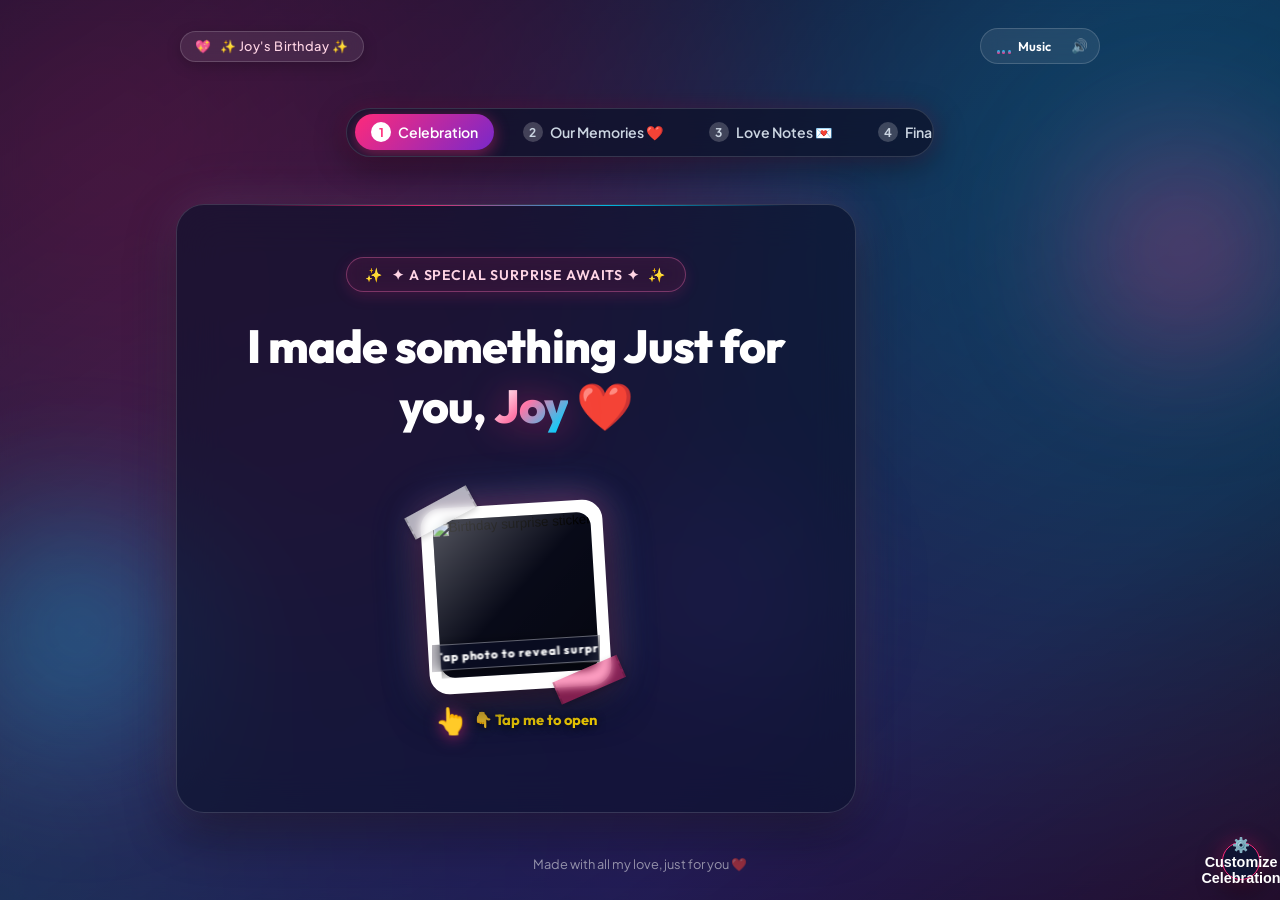
==== index.html @ a7d35f03 "feat: implement resilient Firebase loading Add dynamic module loading and fail-safe stubs to ensure " ====
<!DOCTYPE html>
<html lang="en">
<head>
  <meta charset="UTF-8" />
  <meta name="viewport" content="width=device-width, initial-scale=1.0, maximum-scale=1.0, user-scalable=no" />
  
  <title>Birthday Countdown & Celebration | A Surprise For You ❤️</title>
  <meta name="description" content="A personal and romantic birthday reveal experience created with love, featuring an intimate opening screen, 3-2-1 reveal countdown, 10-second photo hover surprise, glowing pink and blue aesthetic, background music, and memory vault." />
  
  <!-- OpenGraph / Social Sharing (WhatsApp, iMessage, Instagram, QR Codes) -->
  <meta property="og:title" content="Birthday Countdown & Celebration | A Surprise For You ❤️" />
  <meta property="og:description" content="A personal and romantic birthday reveal experience created with love, featuring an intimate opening screen, 3-2-1 reveal countdown, 10-second photo hover surprise, glowing pink and blue aesthetic, background music, and memory vault." />
  <meta property="og:type" content="website" />
  <meta property="og:image" content="images/background.jpg" />
  <meta name="twitter:card" content="summary_large_image" />

  <link rel="stylesheet" href="style.css" />

  <!-- Import map for native ES Module Firebase resolution on GitHub Pages & static web hosts -->
  <script type="importmap">
  {
    "imports": {
      "firebase/app": "https://www.gstatic.com/firebasejs/10.8.0/firebase-app.js",
      "firebase/firestore": "https://www.gstatic.com/firebasejs/10.8.0/firebase-firestore.js",
      "firebase/auth": "https://www.gstatic.com/firebasejs/10.8.0/firebase-auth.js",
      "firebase/storage": "https://www.gstatic.com/firebasejs/10.8.0/firebase-storage.js"
    }
  }
  </script>

  <!-- Instant Fail-Safe Interactive Engine (Executes synchronously before external scripts) -->
  <script>
    (function() {
      window.__startBirthdayReveal = function(e) {
        if (e) {
          if (e.preventDefault && e.type === 'touchend') e.preventDefault();
          if (e.stopPropagation) e.stopPropagation();
        }
        if (typeof window.startRevealSequence === 'function') {
          window.startRevealSequence();
          return;
        }
        // Immediate visual response if script.js is still parsing
        var opening = document.getElementById("openingScreen");
        var countdownStage = document.getElementById("revealCountdownStage");
        var celebration = document.getElementById("celebrationScreen");
        if (opening) {
          opening.classList.remove("active");
          opening.style.display = "none";
        }
        if (countdownStage) {
          countdownStage.style.display = "flex";
          var count = 3;
          var numEl = document.getElementById("revealCountdownNum");
          var subEl = document.getElementById("revealCountdownSub");
          if (numEl) numEl.textContent = "3";
          var timer = setInterval(function() {
            count--;
            if (count > 0) {
              if (numEl) numEl.textContent = String(count);
              if (subEl) subEl.textContent = count === 2 ? "Almost there..." : "Here it comes! ❤️";
            } else {
              clearInterval(timer);
              countdownStage.style.display = "none";
              if (typeof window.triggerCelebration === "function") {
                window.triggerCelebration();
              } else if (celebration) {
                celebration.classList.add("active");
                celebration.style.display = "flex";
              }
            }
          }, 1000);
        } else if (celebration) {
          celebration.classList.add("active");
          celebration.style.display = "flex";
        }
      };

      window.__advanceToChapter = function(chapterNum, e) {
        if (e && e.preventDefault) e.preventDefault();
        if (typeof window.showChapter === "function") {
          window.showChapter(chapterNum);
        } else {
          for (var i = 1; i <= 4; i++) {
            var page = document.getElementById("pageChapter" + i);
            if (page) {
              page.style.display = (i === chapterNum) ? "block" : "none";
              if (i === chapterNum) page.classList.add("active");
              else page.classList.remove("active");
            }
          }
        }
      };
    })();
  </script>
</head>
<body>

  <!-- BACKGROUND LAYERS -->
  <div class="background-wrapper" id="bgWrapper">
    <!-- Optional Personal Birthday Photo -->
    <div id="bgImage" class="bg-image"></div>
    <!-- Dreamy Animated Mesh Gradient -->
    <div class="bg-gradient-mesh"></div>
    <!-- Semi-transparent Pink/Blue Gradient Overlay -->
    <div id="bgOverlay" class="bg-overlay"></div>
    <!-- Ambient Floating Orbs -->
    <div class="orb orb-pink"></div>
    <div class="orb orb-blue"></div>
    <div class="orb orb-purple"></div>
  </div>

  <!-- PARTICLES & CONFETTI CANVASES -->
  <canvas id="particlesCanvas"></canvas>
  <canvas id="confettiCanvas"></canvas>

  <!-- BACKGROUND AUDIO ELEMENT -->
  <audio id="bgAudio" preload="auto"></audio>

  <!-- MAIN APP CONTAINER -->
  <div class="app-container">
    
    <!-- TOP NAVIGATION BAR -->
    <header class="top-nav">
      <div class="brand-badge">
        <span class="heart-icon">💖</span>
        <span id="topNavBrandText">A Little Surprise From Me To You</span>
      </div>
      <div class="top-actions">
        <!-- Elegant Background Music Control Group -->
        <div class="music-control-group" id="musicControlGroup">
          <button id="musicPlayBtn" class="music-play-btn" title="Play or Pause Background Music" aria-label="Play or Pause Background Music">
            <div class="sound-bars" id="soundBars">
              <span></span>
              <span></span>
              <span></span>
            </div>
            <span id="musicBtnLabel">Play Music</span>
          </button>
          <button id="musicMuteBtn" class="music-mute-btn" title="Mute / Unmute" aria-label="Mute or Unmute">
            🔊
          </button>
        </div>
      </div>
    </header>

    <!-- CHAPTER NAVIGATION BAR -->
    <nav class="chapter-nav-bar" id="chapterNavBar" aria-label="Birthday Chapters Navigation">
      <div class="chapter-nav-container">
        <button type="button" class="chapter-pill-btn active" id="navChapterBtn1" data-page="1" aria-label="Chapter 1: Main Celebration" onclick="window.__advanceToChapter && window.__advanceToChapter(1, event)">
          <span class="chapter-pill-num">1</span>
          <span class="chapter-pill-label" id="navChapterLabel1">Celebration</span>
        </button>
        <span class="chapter-nav-divider" aria-hidden="true"></span>
        <button type="button" class="chapter-pill-btn" id="navChapterBtn2" data-page="2" aria-label="Chapter 2: Our Memories" onclick="window.__advanceToChapter && window.__advanceToChapter(2, event)">
          <span class="chapter-pill-num">2</span>
          <span class="chapter-pill-label" id="navChapterLabel2">Our Memories ❤️</span>
        </button>
        <span class="chapter-nav-divider" aria-hidden="true"></span>
        <button type="button" class="chapter-pill-btn" id="navChapterBtn3" data-page="3" aria-label="Chapter 3: Birthday Love Notes" onclick="window.__advanceToChapter && window.__advanceToChapter(3, event)">
          <span class="chapter-pill-num">3</span>
          <span class="chapter-pill-label" id="navChapterLabel3">Love Notes 💌</span>
        </button>
        <span class="chapter-nav-divider" aria-hidden="true"></span>
        <button type="button" class="chapter-pill-btn" id="navChapterBtn4" data-page="4" aria-label="Chapter 4: The Finale" onclick="window.__advanceToChapter && window.__advanceToChapter(4, event)">
          <span class="chapter-pill-num">4</span>
          <span class="chapter-pill-label" id="navChapterLabel4">Finale ✨</span>
        </button>
      </div>
    </nav>

    <!-- MULTI-PAGE BIRTHDAY EXPERIENCE CONTAINER -->
    <main class="birthday-pages-container" id="birthdayPagesContainer">

      <!-- ===================================================================
           PAGE 1 — MAIN BIRTHDAY EXPERIENCE
           =================================================================== -->
      <section id="pageChapter1" class="experience-page active" data-chapter="1">
        <div class="countdown-card" id="page1CountdownCard">
          
          <!-- 1. OPENING SCREEN (Immediately active on link / QR open) -->
          <section id="openingScreen" class="opening-screen active">
            <div class="opening-badge-pill">
              <span class="opening-sparkle">✨</span>
              <span id="openingEyebrow">A Special Surprise</span>
              <span class="opening-sparkle">✨</span>
            </div>

            <h1 class="opening-message" id="openingMessage">
              I made something Just for you, <span class="recipient-highlight" id="openingPersonName">Joy</span> ❤️
            </h1>

            <!-- Physical / Photo-Sticker SHOW ME button with animated finger tap -->
            <div class="opening-action-wrapper">
              <div class="photo-sticker-btn-wrapper" onclick="window.__startBirthdayReveal && window.__startBirthdayReveal(event)">
                <button id="showMeBtn" class="photo-sticker-btn pulse-glow" aria-label="Tap this picture to open the surprise" onclick="window.__startBirthdayReveal && window.__startBirthdayReveal(event)">
                  <div class="sticker-washi-tape sticker-tape-left" aria-hidden="true"></div>
                  <div class="sticker-washi-tape sticker-tape-right" aria-hidden="true"></div>
                  <div class="sticker-card-frame">
                    <img id="showMeStickerImg" src="https://images.unsplash.com/photo-1517457373958-b7bdd4587205?w=600&auto=format&fit=crop&q=80" alt="Birthday surprise sticker" class="sticker-photo-img" />
                    <div class="sticker-photo-sheen" aria-hidden="true"></div>
                    <div class="sticker-tap-badge">
                      <span class="tap-badge-dot"></span>
                      <span class="tap-badge-text" id="tapBadgeText">TAP TO OPEN ✨</span>
                    </div>
                  </div>
                </button>
                <div class="sticker-finger-guide" aria-hidden="true" onclick="window.__startBirthdayReveal && window.__startBirthdayReveal(event)">
                  <span class="finger-emoji">👆</span>
                  <span class="finger-label" id="fingerGuideText">Tap this picture</span>
                </div>
              </div>
            </div>
          </section>

          <!-- 2. 3 -> 2 -> 1 COUNTDOWN REVEAL ANIMATION (Triggered on photo sticker tap) -->
          <section id="revealCountdownStage" class="reveal-countdown-stage" style="display: none;">
            <div class="reveal-counter-ring">
              <span class="reveal-countdown-number" id="revealCountdownNum">3</span>
            </div>
            <p class="reveal-countdown-sub" id="revealCountdownSub">Getting your surprise ready...</p>
          </section>

          <!-- 3. CELEBRATION SCREEN (Main Birthday Experience) -->
          <section id="celebrationScreen" class="celebration-screen">
            <span class="celebration-eyebrow" id="celebrationEyebrow">Happy Birthday, My Love ❤️</span>
            <h1 class="celebration-title" id="celebrationTitle">Happy Birthday, My Love ❤️</h1>
            <p class="celebration-surprise-intro" id="celebrationSurpriseIntro">I made this little surprise just for you.</p>
            
            <div class="celebration-card-inner">
              <p class="celebration-message" id="celebrationMsg">
                Happy Birthday to the most wonderful person in my life. Thank you for filling every day with warmth, laughter, and so much happiness. Being with you is my favorite thing in the world, and I wanted to make this little surprise just to remind you how deeply loved and cherished you are. Here's to you, all our sweetest memories, and all the adventures still ahead of us. I love you endlessly! ❤️✨
              </p>
            </div>

            <!-- Pinned 3 Main Hero Photos (Pastes on screen for 5s after burst, then settles smoothly) -->
            <div id="heroPhotosPinnedContainer" class="hero-photos-pinned-container" style="display: none;">
              <div class="hero-pinned-header">
                <span class="hero-pinned-tag" id="heroPinnedTag">✨ Our Cherished Memories Together ✨</span>
                <div class="hero-timer-bar">
                  <div id="heroTimerProgress" class="hero-timer-progress"></div>
                </div>
              </div>
              <div id="heroPhotosPinnedCards" class="hero-photos-pinned-cards">
                <!-- Dynamically populated with top 3 hero photos -->
              </div>
            </div>

            <div class="action-btn-row">
              <button id="replayBurstBtn" class="primary-btn pulse-glow">
                <span id="replayBurstBtnText">💥 Replay Photo Burst</span>
              </button>
              <button id="celebrateMoreBtn" class="secondary-btn">
                <span id="celebrateMoreBtnText">🎊 Celebrate More Confetti</span>
              </button>
            </div>

            <!-- Subtle Page 1 Continue Banner -->
            <div class="page-continue-banner" id="page1ContinueBanner">
              <button type="button" class="continue-page-btn" id="goToPage2Btn" onclick="window.__advanceToChapter && window.__advanceToChapter(2, event)">
                <span class="continue-text-title" id="page1ContinueTitle">Explore Our Memories ❤️</span>
                <span class="continue-arrow" id="page1ContinueArrow">Tap to continue →</span>
              </button>
            </div>
          </section>

        </div>
      </section>

      <!-- ===================================================================
           PAGE 2 — MEMORIES ("OUR MEMORIES ❤️")
           =================================================================== -->
      <section id="pageChapter2" class="experience-page" data-chapter="2" style="display: none;">
        <div class="page-chapter-card">
          <div class="chapter-card-header">
            <div class="chapter-back-nav">
              <button type="button" class="chapter-back-btn" id="backToPage1Btn" onclick="window.__advanceToChapter && window.__advanceToChapter(1, event)">
                <span id="page2BackBtnText">← Celebration</span>
              </button>
            </div>
            <div class="chapter-header-center">
              <span class="chapter-tag-pill" id="page2Tag">CHAPTER 2</span>
              <h2 class="chapter-title" id="page2Title">OUR MEMORIES ❤️</h2>
              <p class="chapter-subtitle" id="page2Subtitle">A visual scrapbook of every smile, road trip, and sweet adventure we've shared</p>
            </div>
          </div>

          <!-- Scrapbook Gallery Container with photo/video cards and scroll-triggered 3D spotlights -->
          <div id="memoriesScrapbookContainer" class="memories-scrapbook">
            <!-- Dynamically populated scrapbook cards by script.js -->
          </div>

          <!-- Page 2 Continue Banner -->
          <div class="page-continue-banner" id="page2ContinueBanner">
            <button type="button" class="continue-page-btn" id="goToPage3Btn" onclick="window.__advanceToChapter && window.__advanceToChapter(3, event)">
              <span class="continue-text-title" id="page2ContinueTitle">Read Birthday Love Notes & Wishes 💌</span>
              <span class="continue-arrow" id="page2ContinueArrow">Tap to continue →</span>
            </button>
          </div>
        </div>
      </section>

      <!-- ===================================================================
           PAGE 3 — BIRTHDAY LOVE NOTES & WISHES
           =================================================================== -->
      <section id="pageChapter3" class="experience-page" data-chapter="3" style="display: none;">
        <div class="page-chapter-card">
          <div class="chapter-card-header">
            <div class="chapter-back-nav">
              <button type="button" class="chapter-back-btn" id="backToPage2Btn">
                <span id="page3BackBtnText">← Our Memories</span>
              </button>
            </div>
            <div class="chapter-header-center">
              <span class="chapter-tag-pill" id="page3Tag">CHAPTER 3</span>
              <h2 class="chapter-title" id="page3Title">Birthday Love Notes & Wishes ❤️</h2>
              <p class="chapter-subtitle" id="page3Subtitle">Heartfelt notes, sweet blessings, photos & video wishes from everyone who loves you</p>
            </div>
            <div class="chapter-header-action">
              <button id="openSignGuestbookBtn" class="primary-btn">
                <span id="page3LeaveNoteBtnText">✍️ Leave A Sweet Note</span>
              </button>
            </div>
          </div>

          <!-- Filter Tabs -->
          <div class="guestbook-filter-bar">
            <div class="guestbook-tabs" id="guestbookFilterTabs">
              <button class="guestbook-tab-btn active" data-filter="all">✨ All Wishes (<span id="guestbookCount">0</span>)</button>
              <button class="guestbook-tab-btn" data-filter="text">💌 Notes</button>
              <button class="guestbook-tab-btn" data-filter="photo">📸 With Photos</button>
              <button class="guestbook-tab-btn" data-filter="video">🎥 Videos</button>
              <button class="guestbook-tab-btn" data-filter="audio">🎙️ Voice Notes</button>
            </div>
          </div>

          <!-- Love Notes & Wishes Letters Grid -->
          <div id="loveNotesCardsGrid" class="love-notes-cards-grid">
            <!-- Dynamically populated message cards with photos, videos, or voice notes by script.js -->
          </div>

          <!-- Continue to Finale or Back to Celebration Banner -->
          <div class="page-continue-banner" id="page3ContinueBanner">
            <button type="button" class="continue-page-btn primary-finale-btn" id="goToFinaleBtn" onclick="window.__advanceToChapter && window.__advanceToChapter(4, event)">
              <span class="continue-text-title" id="page3ContinueTitle">Experience The Finale Scene ✨</span>
              <span class="continue-arrow">A final message just for you →</span>
            </button>
            <button type="button" class="continue-page-btn secondary-continue" id="backToPage1From3Btn" style="margin-top: 0.75rem;" onclick="window.__advanceToChapter && window.__advanceToChapter(1, event)">
              <span>← Back to Celebration</span>
            </button>
          </div>
        </div>
      </section>

      <!-- ===================================================================
           PAGE 4 / FINALE — THE BIRTHDAY EXPERIENCE FINALE
           =================================================================== -->
      <section id="pageChapter4" class="experience-page finale-page" data-chapter="4" style="display: none;">
        <div class="finale-atmosphere-wrap">
          <!-- Floating Romantic Backdrop Glows -->
          <div class="finale-glow-radial finale-glow-top"></div>
          <div class="finale-glow-radial finale-glow-bottom"></div>

          <!-- Main Cinematic Finale Card -->
          <div class="finale-card-stage">
            <!-- Subtle chapter back control -->
            <div class="finale-back-nav">
              <button type="button" class="finale-back-btn" id="backToPage3FromFinaleBtn" aria-label="Back to Love Notes">
                <span id="finaleBackBtnText">← Back to Love Notes</span>
              </button>
            </div>

            <div class="finale-content-center">
              <!-- Top Title & Subtitle (Positioned cleanly above the 3D Canvas) -->
              <div class="finale-header-group">
                <div class="finale-sparkle-pill">
                  <span class="sparkle-icon">✨</span>
                  <span id="finaleSparklePillText">My Endless Birthday Wish For You</span>
                  <span class="sparkle-icon">✨</span>
                </div>
                <div class="finale-title-block">
                  <h1 class="finale-title-text" id="finaleMainTitle">I LOVE YOU</h1>
                  <span class="finale-infinity-badge" id="finaleInfinityBadgeText">∞ ALWAYS & FOREVER ∞</span>
                </div>
              </div>

              <!-- Interactive Flat Glowing Particle-Burst Heart Centerpiece -->
              <div class="finale-3d-heart-container" id="finale3DHeartContainer">
                <div class="finale-heart-halo"></div>
                <canvas id="finaleCanvas" class="finale-3d-canvas" aria-label="Interactive Glowing Heart"></canvas>
                <!-- Subtle touch/drag interaction hint badge -->
                <div class="finale-interactive-hint" id="finaleInteractiveHint">
                  <span class="hint-icon">✦</span>
                  <span class="hint-text">Drag or swipe to tilt • Tap to pulse</span>
                  <span class="hint-icon">✦</span>
                </div>
              </div>

              <!-- Emotional Closing Passage (Positioned cleanly below the 3D Canvas) -->
              <div class="finale-quote-box">
                <p class="finale-quote-text" id="finaleClosingQuote">
                  "No matter how many birthdays come and go, every single second with you will always remain my favorite chapter. Thank you for being my peace, my smile, and my greatest adventure. Happy Birthday, my love."
                </p>
                <div class="finale-author-signature">
                  <span class="finale-sig-line"></span>
                  <span class="finale-sig-name" id="finaleAuthorName">Forever Yours ❤️</span>
                  <span class="finale-sig-line"></span>
                </div>
              </div>

              <!-- Interactive Actions & Replay Experience Button -->
              <div class="finale-action-bar">
                <button type="button" class="replay-experience-btn" id="replayExperienceBtn" aria-label="Replay Birthday Experience">
                  <span class="replay-icon">↺</span>
                  <span class="replay-label" id="finaleReplayBtnText">REPLAY EXPERIENCE</span>
                </button>
              </div>

              <div class="finale-mini-options">
                <button type="button" class="finale-ghost-btn" id="finaleBackToMemoriesBtn">
                  <span>Explore Scrapbook Memories</span>
                </button>
                <span class="finale-dot-sep">•</span>
                <button type="button" class="finale-ghost-btn" id="finaleBackToNotesBtn">
                  <span>Read Love Notes Again</span>
                </button>
              </div>
            </div>
          </div>
        </div>
      </section>

    </main>

    <!-- FOOTER -->
    <footer class="footer-row" id="siteFooter">
      <span id="siteFooterText">Made with all my love, just for you ❤️</span>
    </footer>

  </div>

  <!-- 10-SECOND CINEMATIC THREE-PHOTO HOVERING REVEAL OVERLAY -->
  <div id="tenSecondPhotoReveal" class="ten-second-photo-reveal" style="display: none;">
    <!-- Strongly blurred background glow effect based on photos/background and pink/blue/purple atmosphere -->
    <div class="photo-reveal-backdrop" id="photoRevealBackdrop">
      <div class="backdrop-mesh-glow"></div>
      <div class="backdrop-light-orb orb-ambient-pink"></div>
      <div class="backdrop-light-orb orb-ambient-blue"></div>
      <div class="backdrop-light-orb orb-ambient-purple"></div>
    </div>

    <!-- Foreground Stage with 3 Floating Hovering Photos -->
    <div class="photo-reveal-stage">
      <div class="photo-reveal-header">
        <span class="photo-reveal-tag">✨ A Few Of My Favorite Moments With You ✨</span>
        <div class="reveal-timer-wrapper">
          <div class="reveal-timer-bar">
            <div id="revealTimerProgress" class="reveal-timer-progress"></div>
          </div>
          <span id="revealCountdownSeconds" class="reveal-seconds-pill">10s</span>
        </div>
      </div>

      <!-- THREE PROMINENT FLOATING HOVERING PHOTOS -->
      <div id="threeFloatingPhotosStage" class="three-floating-photos-stage">
        <!-- Dynamically injected with 3 floating cards: Left, Center, Right -->
      </div>

      <!-- Graceful action to explore celebration anytime -->
      <div class="photo-reveal-footer">
        <button id="skipRevealBtn" class="skip-reveal-btn" type="button" aria-label="Skip to Celebration" onclick="window.triggerCelebration ? window.triggerCelebration() : (window.__startBirthdayReveal && window.__startBirthdayReveal(event))">
          <span>Explore Main Surprise →</span>
        </button>
      </div>
    </div>
  </div>

  <!-- FULLSCREEN PHOTO BURST OVERLAY (Viewport canvas for flying, rotating celebration photos) -->
  <div id="photoBurstOverlay" class="photo-burst-overlay"></div>

  <!-- DISCREET DEV / CUSTOMIZATION BUTTON -->
  <button id="devToggleBtn" class="dev-toggle-btn" title="Open Customization & Dev Settings" aria-label="Open Customization & Dev Settings">
    <span>⚙️ Customize Celebration</span>
  </button>

  <!-- EXPANDABLE CUSTOMIZE CELEBRATION PANEL -->
  <div id="devModal" class="dev-modal-overlay">
    <div class="dev-modal customize-modal">
      
      <!-- Panel Header -->
      <div class="dev-modal-header">
        <div class="dev-modal-title">
          <span>✨ Customize Celebration & Surprise</span>
        </div>
        <button id="closeDevModal" class="close-btn" aria-label="Close Customization">&times;</button>
      </div>

      <!-- ADMIN AUTHENTICATION & ACCESS CONTROL BAR -->
      <div id="adminAuthBanner" class="admin-auth-banner">
        <div class="admin-auth-header-row">
          <div style="display: flex; align-items: center; gap: 0.75rem; flex-wrap: wrap;">
            <div class="admin-status-pill" id="adminStatusPill">
              <span class="admin-status-dot"></span>
              <span id="adminStatusLabel">Visitor Mode (Public Read-Only)</span>
            </div>
            <!-- Live Database vs Local Fallback DataSource Badge -->
            <div id="dataSourceBadge" class="data-source-pill fallback" title="Indicates whether celebration content is synchronized with the live online database or running from local cache/fallbacks.">
              <span id="dataSourceDot" class="data-source-dot"></span>
              <span id="dataSourceLabel">Checking Data Source...</span>
            </div>
          </div>
          <div class="admin-auth-actions">
            <button type="button" id="toggleAdminLoginBtn" class="admin-toggle-btn">
              <span>🔑 Admin Login</span>
            </button>
            <button type="button" id="adminSignOutBtn" class="admin-signout-btn" style="display: none;">
              <span>Sign Out</span>
            </button>
          </div>
        </div>

        <!-- Collapsible Admin Sign-in Form -->
        <div id="adminLoginForm" class="admin-login-form" style="display: none;">
          <div class="admin-login-note">
            <span>🔒 <strong>Protected Admin Area:</strong> Sign in with your admin credentials to upload, replace, or delete celebration assets in Supabase Storage. Public visitors can only view content.</span>
          </div>
          <div class="admin-login-fields">
            <div class="admin-input-group">
              <label for="adminEmailInput">Admin Email</label>
              <input type="email" id="adminEmailInput" class="form-input" placeholder="admin@example.com" value="matimbangobeni78@gmail.com" />
            </div>
            <div class="admin-input-group">
              <label for="adminPasswordInput">Password</label>
              <input type="password" id="adminPasswordInput" class="form-input" placeholder="Enter admin password" />
            </div>
          </div>
          <div class="admin-btn-row">
            <button type="button" id="adminSignInBtn" class="primary-btn" style="padding: 0.55rem 1.25rem; font-size: 0.85rem;">
              <span>🔑 Sign In</span>
            </button>
            <button type="button" id="adminMagicLinkBtn" class="secondary-btn" style="padding: 0.55rem 1.25rem; font-size: 0.85rem;" title="Send one-click sign in link to your email">
              <span>✉️ Magic Link</span>
            </button>
            <button type="button" id="adminCancelLoginBtn" class="secondary-btn" style="padding: 0.55rem 1rem; font-size: 0.85rem;">
              <span>Cancel</span>
            </button>
          </div>
          <div id="adminAuthStatus" class="storage-upload-status" style="display: none;"></div>
        </div>
      </div>

      <!-- Navigation Tabs -->
      <div class="customize-nav-tabs" id="customizeNavTabs">
        <button type="button" class="customize-tab-btn active" data-tab="tabText">✍️ Website Text</button>
        <button type="button" class="customize-tab-btn" data-tab="tabRevealAdmin">🌟 Reveal Photos</button>
        <button type="button" class="customize-tab-btn" data-tab="tabPhotos">📸 Burst Photos (<span id="panelPhotoCount">0</span>)</button>
        <button type="button" class="customize-tab-btn" data-tab="tabMemoriesAdmin">🎞️ Memories (<span id="panelMemoriesCount">0</span>)</button>
        <button type="button" class="customize-tab-btn" data-tab="tabLoveNotesAdmin">💌 Love Notes (<span id="panelLoveNotesCount">0</span>)</button>
        <button type="button" class="customize-tab-btn" data-tab="tabBackground">🖼️ Background</button>
        <button type="button" class="customize-tab-btn" data-tab="tabMusic">🎵 Music</button>
        <button type="button" class="customize-tab-btn" data-tab="tabBurst">💥 Burst & FX</button>
        <button type="button" class="customize-tab-btn" data-tab="tabColors">🎨 Colors</button>
        <button type="button" class="customize-tab-btn" data-tab="tabQuickTest">⚡ Test & Export</button>
      </div>

      <!-- Tab Content Area -->
      <div class="customize-tab-content">

        <!-- ================= TAB: ALL WEBSITE TEXT ================= -->
        <div id="tabText" class="customize-pane active">
          <div class="pane-header-row" style="display: flex; justify-content: space-between; align-items: center; flex-wrap: wrap; gap: 0.75rem; margin-bottom: 0.75rem;">
            <div>
              <h3 class="pane-heading">✍️ Website Text & Content Management</h3>
              <p class="pane-subheading">Full control to edit every single text element, headline, button, and message across the entire website. Live updates appear immediately.</p>
            </div>
            <div style="display: flex; gap: 0.5rem; align-items: center;">
              <button type="button" id="adminResetTextBtn" class="secondary-btn" style="padding: 0.65rem 0.9rem;">
                <span>↺ Reset</span>
              </button>
            </div>
          </div>

          <!-- Website Publishing & GitHub Sync Section -->
          <div class="admin-card publishing-card" id="adminPublishingCard" style="background: rgba(255, 255, 255, 0.04); border: 1px solid rgba(255, 255, 255, 0.12); border-radius: 12px; padding: 1.25rem; margin-bottom: 1.5rem;">
            <div style="display: flex; justify-content: space-between; align-items: flex-start; flex-wrap: wrap; gap: 1rem;">
              <div>
                <div style="display: flex; align-items: center; gap: 0.5rem; margin-bottom: 0.35rem;">
                  <span style="font-size: 1.15rem;">🚀</span>
                  <h4 style="font-size: 1rem; font-weight: 700; margin: 0; color: #fff;">Website Publishing</h4>
                </div>
                <p style="font-size: 0.85rem; color: rgba(255, 255, 255, 0.7); margin: 0; max-width: 620px; line-height: 1.45;">
                  Save changes to Supabase for immediate live website updates, and commit approved text to the version-controlled GitHub repository (<code style="background: rgba(0,0,0,0.3); padding: 0.15rem 0.4rem; border-radius: 4px; font-size: 0.8rem; color: #ff85c0;">site-content.json</code> on branch <code style="background: rgba(0,0,0,0.3); padding: 0.15rem 0.4rem; border-radius: 4px; font-size: 0.8rem; color: #7dd3fc;">main</code>).
                </p>
              </div>

              <div style="display: flex; gap: 0.65rem; align-items: center; flex-wrap: wrap;">
                <button type="button" id="adminSaveAllTextBtn" class="primary-btn" style="padding: 0.65rem 1.25rem; font-weight: 700; font-size: 0.88rem;">
                  <span>💾 Save All Website Text</span>
                </button>
                <button type="button" id="adminSaveToGitHubBtn" class="secondary-btn" style="padding: 0.65rem 1.25rem; font-weight: 700; font-size: 0.88rem; border-color: rgba(255, 133, 192, 0.45); background: rgba(255, 133, 192, 0.1); color: #fff;">
                  <span>🚀 Save Website Changes to GitHub</span>
                </button>
              </div>
            </div>

            <!-- Status area -->
            <div style="margin-top: 1rem; padding-top: 0.85rem; border-top: 1px solid rgba(255, 255, 255, 0.08); display: flex; flex-wrap: wrap; gap: 1.5rem; align-items: center; font-size: 0.85rem;">
              <div id="statusFirebaseIndicator" style="display: flex; align-items: center; gap: 0.45rem;">
                <span style="color: rgba(255, 255, 255, 0.6);">Firebase:</span>
                <span id="firebaseSyncDot" class="publishing-status-dot saved"></span>
                <strong id="firebaseSyncText" style="color: #52c41a;">Saved</strong>
              </div>

              <!-- Database Source Details -->
              <div id="statusDataSourceIndicator" style="display: flex; align-items: center; gap: 0.45rem;">
                <span style="color: rgba(255, 255, 255, 0.6);">Data Source:</span>
                <span id="publishingDataSourceDot" class="publishing-status-dot unsaved"></span>
                <strong id="publishingDataSourceText" style="color: #faad14;">Checking...</strong>
              </div>

              <div id="statusGitHubIndicator" style="display: flex; align-items: center; gap: 0.45rem;">
                <span style="color: rgba(255, 255, 255, 0.6);">GitHub:</span>
                <span id="githubSyncDot" class="publishing-status-dot idle"></span>
                <strong id="githubSyncText" style="color: rgba(255, 255, 255, 0.7);">Not Synced</strong>
              </div>

              <div style="display: flex; align-items: center; gap: 0.45rem; color: rgba(255, 255, 255, 0.6);">
                <span>Last GitHub Sync:</span>
                <span id="lastGitHubSyncTime" style="color: rgba(255, 255, 255, 0.9); font-family: monospace;">Never</span>
              </div>

              <div style="display: flex; align-items: center; gap: 0.45rem; color: rgba(255, 255, 255, 0.6);">
                <span>Commit:</span>
                <span id="lastGitHubCommitSha" style="color: #ff85c0; font-family: monospace; font-weight: 600;">None</span>
              </div>
            </div>

            <!-- Live Status Messages -->
            <div id="adminGitHubSaveStatus" class="storage-upload-status" style="display: none; margin-top: 0.85rem;"></div>
            <div id="adminTextSaveStatus" class="storage-upload-status" style="display: none; margin-top: 0.85rem;"></div>
          </div>

          <!-- Section 1: Opening Screen & Interactive Sticker -->
          <div class="admin-content-section">
            <h4 class="admin-section-title">1. Opening Screen & Interactive Sticker</h4>
            <div class="form-grid-2">
              <div class="form-group">
                <label for="devNameInput">Birthday Recipient Name</label>
                <input type="text" id="devNameInput" class="form-input" placeholder="e.g., Joy" value="Joy" />
              </div>
              <div class="form-group">
                <label for="devDateInput">Birthday Date & Countdown Target</label>
                <input type="datetime-local" id="devDateInput" class="form-input" />
              </div>
            </div>
            <div class="form-grid-2">
              <div class="form-group">
                <label for="textOpeningEyebrow">Opening Eyebrow Pill</label>
                <input type="text" id="textOpeningEyebrow" class="form-input" value="A Special Surprise" />
              </div>
              <div class="form-group">
                <label for="textOpeningPrefix">Opening Message Prefix</label>
                <input type="text" id="textOpeningPrefix" class="form-input" value="I made something Just for you," />
              </div>
            </div>
            <div class="form-grid-2">
              <div class="form-group">
                <label for="textShowMeBtn">SHOW ME / Tap Button Text</label>
                <input type="text" id="textShowMeBtn" class="form-input" value="TAP TO OPEN ✨" />
              </div>
              <div class="form-group">
                <label for="textFingerGuide">Finger Tap Guide Text</label>
                <input type="text" id="textFingerGuide" class="form-input" value="Tap this picture" />
              </div>
            </div>
            <div class="form-group">
              <label for="textCountdownSub">3-2-1 Countdown Subtitle</label>
              <input type="text" id="textCountdownSub" class="form-input" value="Getting your surprise ready..." />
            </div>
          </div>

          <!-- Section 2: Main Celebration Screen -->
          <div class="admin-content-section">
            <h4 class="admin-section-title">2. Main Celebration Screen (Chapter 1)</h4>
            <div class="form-group">
              <label for="devHeadlineInput">Celebration Headline</label>
              <input type="text" id="devHeadlineInput" class="form-input" value="Happy Birthday, My Love ❤️" />
            </div>
            <div class="form-group">
              <label for="textCelebrationIntro">Celebration Intro Line</label>
              <input type="text" id="textCelebrationIntro" class="form-input" value="I made this little surprise just for you." />
            </div>
            <div class="form-group">
              <label for="devMessageInput">Heartfelt Birthday Message</label>
              <textarea id="devMessageInput" rows="4" class="form-textarea" placeholder="Happy Birthday to the most wonderful person in my life..."></textarea>
            </div>
            <div class="form-grid-2">
              <div class="form-group">
                <label for="textHeroPinnedTag">Pinned Memories Header</label>
                <input type="text" id="textHeroPinnedTag" class="form-input" value="✨ Our Cherished Memories Together ✨" />
              </div>
              <div class="form-group">
                <label for="textReplayBurstBtn">Replay Burst Button</label>
                <input type="text" id="textReplayBurstBtn" class="form-input" value="💥 Replay Photo Burst" />
              </div>
            </div>
            <div class="form-grid-2">
              <div class="form-group">
                <label for="textCelebrateMoreBtn">Celebrate More Button</label>
                <input type="text" id="textCelebrateMoreBtn" class="form-input" value="🎊 Celebrate More Confetti" />
              </div>
              <div class="form-group">
                <label for="textPage1ContinueTitle">Continue to Chapter 2 Title</label>
                <input type="text" id="textPage1ContinueTitle" class="form-input" value="Explore Our Memories ❤️" />
              </div>
            </div>
          </div>

          <!-- Section 3: Chapter 2 - Our Memories -->
          <div class="admin-content-section">
            <h4 class="admin-section-title">3. Chapter 2 — Our Memories Scrapbook</h4>
            <div class="form-grid-2">
              <div class="form-group">
                <label for="textPage2Tag">Chapter 2 Tag</label>
                <input type="text" id="textPage2Tag" class="form-input" value="CHAPTER 2" />
              </div>
              <div class="form-group">
                <label for="textPage2BackBtn">Back Navigation Button</label>
                <input type="text" id="textPage2BackBtn" class="form-input" value="← Celebration" />
              </div>
            </div>
            <div class="form-group">
              <label for="textPage2Title">Chapter 2 Section Title</label>
              <input type="text" id="textPage2Title" class="form-input" value="OUR MEMORIES ❤️" />
            </div>
            <div class="form-group">
              <label for="textPage2Subtitle">Chapter 2 Subtitle</label>
              <input type="text" id="textPage2Subtitle" class="form-input" value="A visual scrapbook of every smile, road trip, and sweet adventure we've shared" />
            </div>
            <div class="form-grid-2">
              <div class="form-group">
                <label for="textPage2ContinueTitle">Continue to Chapter 3 Title</label>
                <input type="text" id="textPage2ContinueTitle" class="form-input" value="Read Birthday Love Notes & Wishes 💌" />
              </div>
              <div class="form-group">
                <label for="textPage2ContinueArrow">Continue Button Subtext</label>
                <input type="text" id="textPage2ContinueArrow" class="form-input" value="Tap to continue →" />
              </div>
            </div>
          </div>

          <!-- Section 4: Chapter 3 - Love Notes & Wishes -->
          <div class="admin-content-section">
            <h4 class="admin-section-title">4. Chapter 3 — Love Notes & Wishes</h4>
            <div class="form-grid-2">
              <div class="form-group">
                <label for="textPage3Tag">Chapter 3 Tag</label>
                <input type="text" id="textPage3Tag" class="form-input" value="CHAPTER 3" />
              </div>
              <div class="form-group">
                <label for="textPage3BackBtn">Back Navigation Button</label>
                <input type="text" id="textPage3BackBtn" class="form-input" value="← Our Memories" />
              </div>
            </div>
            <div class="form-group">
              <label for="textPage3Title">Chapter 3 Section Title</label>
              <input type="text" id="textPage3Title" class="form-input" value="Birthday Love Notes & Wishes ❤️" />
            </div>
            <div class="form-group">
              <label for="textPage3Subtitle">Chapter 3 Subtitle</label>
              <input type="text" id="textPage3Subtitle" class="form-input" value="Heartfelt notes, sweet blessings, photos & video wishes from everyone who loves you" />
            </div>
            <div class="form-grid-2">
              <div class="form-group">
                <label for="textPage3LeaveNoteBtn">Leave Note Button Text</label>
                <input type="text" id="textPage3LeaveNoteBtn" class="form-input" value="✍️ Leave A Sweet Note" />
              </div>
              <div class="form-group">
                <label for="textPage3ContinueTitle">Continue to Finale Title</label>
                <input type="text" id="textPage3ContinueTitle" class="form-input" value="Experience The Finale Scene ✨" />
              </div>
            </div>
          </div>

          <!-- Section 5: Chapter 4 - The Finale -->
          <div class="admin-content-section">
            <h4 class="admin-section-title">5. Chapter 4 — The Finale Experience</h4>
            <div class="form-grid-2">
              <div class="form-group">
                <label for="textFinaleSparklePill">Finale Sparkle Tag</label>
                <input type="text" id="textFinaleSparklePill" class="form-input" value="My Endless Birthday Wish For You" />
              </div>
              <div class="form-group">
                <label for="textFinaleBackBtn">Back Navigation Button</label>
                <input type="text" id="textFinaleBackBtn" class="form-input" value="← Back to Love Notes" />
              </div>
            </div>
            <div class="form-grid-2">
              <div class="form-group">
                <label for="textFinaleMainTitle">Main Finale Center Title</label>
                <input type="text" id="textFinaleMainTitle" class="form-input" value="I LOVE YOU" />
              </div>
              <div class="form-group">
                <label for="textFinaleInfinityBadge">Infinity Subtitle</label>
                <input type="text" id="textFinaleInfinityBadge" class="form-input" value="∞ ALWAYS & FOREVER ∞" />
              </div>
            </div>
            <div class="form-group">
              <label for="textFinaleInteractiveHint">3D Centerpiece Hint</label>
              <input type="text" id="textFinaleInteractiveHint" class="form-input" value="Drag or swipe to tilt • Tap to pulse" />
            </div>
            <div class="form-group">
              <label for="textFinaleClosingQuote">Closing Emotional Message</label>
              <textarea id="textFinaleClosingQuote" rows="3" class="form-textarea">"No matter how many birthdays come and go, every single second with you will always remain my favorite chapter. Thank you for being my peace, my smile, and my greatest adventure. Happy Birthday, my love."</textarea>
            </div>
            <div class="form-grid-2">
              <div class="form-group">
                <label for="textFinaleAuthorName">Signature / Author</label>
                <input type="text" id="textFinaleAuthorName" class="form-input" value="Forever Yours ❤️" />
              </div>
              <div class="form-group">
                <label for="textFinaleReplayBtn">Replay Experience Button</label>
                <input type="text" id="textFinaleReplayBtn" class="form-input" value="REPLAY EXPERIENCE" />
              </div>
            </div>
          </div>

          <!-- Section 6: Header, Navigation & Footer -->
          <div class="admin-content-section">
            <h4 class="admin-section-title">6. Navigation & Footer</h4>
            <div class="form-grid-2">
              <div class="form-group">
                <label for="textTopNavBadge">Top Nav Brand Badge</label>
                <input type="text" id="textTopNavBadge" class="form-input" value="A Little Surprise From Me To You" />
              </div>
              <div class="form-group">
                <label for="textFooter">Footer Love Note</label>
                <input type="text" id="textFooter" class="form-input" value="Made with all my love, just for you ❤️" />
              </div>
            </div>
            <div class="form-grid-4" style="display: grid; grid-template-columns: repeat(auto-fit, minmax(130px, 1fr)); gap: 0.75rem;">
              <div class="form-group">
                <label for="textNavChapter1">Nav Pill 1</label>
                <input type="text" id="textNavChapter1" class="form-input" value="Celebration" />
              </div>
              <div class="form-group">
                <label for="textNavChapter2">Nav Pill 2</label>
                <input type="text" id="textNavChapter2" class="form-input" value="Our Memories ❤️" />
              </div>
              <div class="form-group">
                <label for="textNavChapter3">Nav Pill 3</label>
                <input type="text" id="textNavChapter3" class="form-input" value="Love Notes 💌" />
              </div>
              <div class="form-group">
                <label for="textNavChapter4">Nav Pill 4</label>
                <input type="text" id="textNavChapter4" class="form-input" value="Finale ✨" />
              </div>
            </div>
          </div>

          <div style="display: flex; gap: 0.75rem; margin-top: 1.25rem; justify-content: flex-end; flex-wrap: wrap;">
            <button type="button" id="adminSaveAllTextBtnBottom" class="primary-btn" style="padding: 0.75rem 1.6rem; font-weight: 700;">
              <span>💾 Save All Website Text</span>
            </button>
            <button type="button" id="adminSaveToGitHubBtnBottom" class="secondary-btn" style="padding: 0.75rem 1.6rem; font-weight: 700; border-color: rgba(255, 133, 192, 0.45); background: rgba(255, 133, 192, 0.1); color: #fff;">
              <span>🚀 Save Website Changes to GitHub</span>
            </button>
          </div>
        </div>

        <!-- ================= TAB: REVEAL PHOTOS & TITLES ================= -->
        <div id="tabRevealAdmin" class="customize-pane">
          <div class="pane-header-row" style="display: flex; justify-content: space-between; align-items: center; flex-wrap: wrap; gap: 0.75rem; margin-bottom: 0.75rem;">
            <div>
              <h3 class="pane-heading">🌟 10-Second 3-Photo Reveal</h3>
              <p class="pane-subheading">Customize the three sequential photos and their display titles for the dramatic 10-second reveal surprise.</p>
            </div>
            <div>
              <button type="button" id="saveAllRevealBtn" class="primary-btn" style="padding: 0.65rem 1.3rem; font-weight: 700;">
                <span>💾 Save All Reveal Photos & Titles</span>
              </button>
            </div>
          </div>

          <!-- Reveal Upload Status Feedback -->
          <div id="revealUploadStatus" class="storage-upload-status" style="display: none; margin-bottom: 1rem;"></div>

          <div class="admin-reveal-photos-grid">
            <!-- Photo 1 -->
            <div class="admin-reveal-card" id="adminRevealCard1">
              <div class="reveal-card-header">
                <span class="reveal-card-num">Reveal Photo 1</span>
                <span class="reveal-card-desc">Initial depth layer</span>
              </div>
              <div class="admin-reveal-preview">
                <img id="revealAdminImg1" src="" alt="Photo 1 Preview" />
              </div>
              <div class="reveal-card-btns" style="display: flex; gap: 0.5rem; flex-wrap: wrap;">
                <button type="button" class="primary-btn" id="uploadRevealPhoto1">📷 Upload Photo</button>
                <button type="button" class="primary-btn" id="changeRevealPhoto1Btn" style="display: none;">📷 Change Photo</button>
                <input type="file" id="revealPhotoInput1" accept="image/*" style="display: none;" />
                <input type="file" id="revealPhoto1Input" accept="image/*" style="display: none;" />
                <button type="button" class="secondary-btn danger-btn" id="removeRevealPhoto1Btn">❌ Remove</button>
              </div>
              <div class="form-group" style="margin-top: 0.75rem;">
                <label for="revealTitle1Input">Title:</label>
                <input type="text" id="revealTitle1Input" class="form-input" value="MY BABY" placeholder="e.g., MY BABY" />
              </div>
              <button type="button" class="primary-btn save-card-btn" id="saveRevealPhoto1Btn" style="margin-top: 0.5rem; width: 100%; font-weight: 600;">
                <span>💾 Save Photo 1</span>
              </button>
            </div>

            <!-- Photo 2 -->
            <div class="admin-reveal-card" id="adminRevealCard2">
              <div class="reveal-card-header">
                <span class="reveal-card-num">Reveal Photo 2</span>
                <span class="reveal-card-desc">Mid-layer transition</span>
              </div>
              <div class="admin-reveal-preview">
                <img id="revealAdminImg2" src="" alt="Photo 2 Preview" />
              </div>
              <div class="reveal-card-btns" style="display: flex; gap: 0.5rem; flex-wrap: wrap;">
                <button type="button" class="primary-btn" id="uploadRevealPhoto2">📷 Upload Photo</button>
                <button type="button" class="primary-btn" id="changeRevealPhoto2Btn" style="display: none;">📷 Change Photo</button>
                <input type="file" id="revealPhotoInput2" accept="image/*" style="display: none;" />
                <input type="file" id="revealPhoto2Input" accept="image/*" style="display: none;" />
                <button type="button" class="secondary-btn danger-btn" id="removeRevealPhoto2Btn">❌ Remove</button>
              </div>
              <div class="form-group" style="margin-top: 0.75rem;">
                <label for="revealTitle2Input">Title:</label>
                <input type="text" id="revealTitle2Input" class="form-input" value="MY LOVE" placeholder="e.g., MY LOVE" />
              </div>
              <button type="button" class="primary-btn save-card-btn" id="saveRevealPhoto2Btn" style="margin-top: 0.5rem; width: 100%; font-weight: 600;">
                <span>💾 Save Photo 2</span>
              </button>
            </div>

            <!-- Photo 3 -->
            <div class="admin-reveal-card" id="adminRevealCard3">
              <div class="reveal-card-header">
                <span class="reveal-card-num">Reveal Photo 3</span>
                <span class="reveal-card-desc">Main focal centerpiece</span>
              </div>
              <div class="admin-reveal-preview">
                <img id="revealAdminImg3" src="" alt="Photo 3 Preview" />
              </div>
              <div class="reveal-card-btns" style="display: flex; gap: 0.5rem; flex-wrap: wrap;">
                <button type="button" class="primary-btn" id="uploadRevealPhoto3">📷 Upload Photo</button>
                <button type="button" class="primary-btn" id="changeRevealPhoto3Btn" style="display: none;">📷 Change Photo</button>
                <input type="file" id="revealPhotoInput3" accept="image/*" style="display: none;" />
                <input type="file" id="revealPhoto3Input" accept="image/*" style="display: none;" />
                <button type="button" class="secondary-btn danger-btn" id="removeRevealPhoto3Btn">❌ Remove</button>
              </div>
              <div class="form-group" style="margin-top: 0.75rem;">
                <label for="revealTitle3Input">Title:</label>
                <input type="text" id="revealTitle3Input" class="form-input" value="MY EVERYTHING ❤️" placeholder="e.g., MY EVERYTHING ❤️" />
              </div>
              <button type="button" class="primary-btn save-card-btn" id="saveRevealPhoto3Btn" style="margin-top: 0.5rem; width: 100%; font-weight: 600;">
                <span>💾 Save Photo 3</span>
              </button>
            </div>
          </div>
        </div>

        <!-- ================= TAB: BURST CELEBRATION PHOTOS ================= -->
        <div id="tabPhotos" class="customize-pane">
          <div class="pane-header-row">
            <div>
              <h3 class="pane-heading">Celebration Photos</h3>
              <p class="pane-subheading">Upload photos that burst onto the screen when the countdown reaches zero!</p>
            </div>
            <div class="pane-actions-row">
              <input type="file" id="photoFileInput" multiple accept="image/jpeg,image/png,image/webp,image/jpg" style="display: none;" />
              <button type="button" id="addPhotosBtn" class="primary-btn">
                <span>+ Upload Photos (Supabase)</span>
              </button>
              <button type="button" id="syncSupabasePhotosBtn" class="secondary-btn" title="Refresh celebration photos from Supabase Storage">
                <span>☁️ Sync Online Photos</span>
              </button>
              <button type="button" id="loadSamplePhotosBtn" class="secondary-btn">
                <span>🌸 Load Samples</span>
              </button>
              <button type="button" id="clearAllPhotosBtn" class="secondary-btn danger-btn">
                <span>🗑️ Clear All</span>
              </button>
            </div>
          </div>

          <!-- Photo Upload Progress / Status -->
          <div id="photoUploadStatus" class="storage-upload-status" style="display: none;"></div>

          <!-- Thumbnail Gallery Grid -->
          <div id="photoThumbnailsGrid" class="photo-thumbnails-grid">
            <!-- Dynamically rendered by script.js -->
          </div>

          <div class="dev-info-box" style="margin-top: 1rem;">
            ☁️ <strong>Supabase Persistent Storage:</strong> Selected photos are uploaded to the <code>Birthday-assets</code> bucket under <code>photos/</code>. Their public URLs are saved so they persist across refreshes, browser reloads, and other devices for the grand photo burst celebration!
          </div>
        </div>

        <!-- ================= TAB 2: BURST & CELEBRATION FX ================= -->
        <div id="tabBurst" class="customize-pane">
          <h3 class="pane-heading">Photo Burst & Animation Controls</h3>
          <p class="pane-subheading">Control how photos fly, rotate, glow, and celebrate at 00:00:00</p>

          <div class="form-grid-2">
            <div class="form-group">
              <label for="burstStyleSelect">Photo Burst Style</label>
              <select id="burstStyleSelect" class="form-input">
                <option value="burst" selected>💥 Burst Outward from Center</option>
                <option value="float">✨ Float Gently Around Screen</option>
                <option value="fall">🌧️ Fall from Top (Photo Shower)</option>
                <option value="pop">🎈 Pop in Randomly</option>
                <option value="mixed">🌟 Mix Multiple Animations</option>
              </select>
            </div>

            <div class="form-group">
              <label for="photoShapeSelect">Photo Shape & Styling</label>
              <select id="photoShapeSelect" class="form-input">
                <option value="polaroid" selected>📸 Polaroid Style (Classic Frame & Chin)</option>
                <option value="rounded">✨ Soft Rounded Cards (18px)</option>
                <option value="circle">⚪ Circular Portraits</option>
                <option value="square">🔲 Modern Square</option>
                <option value="mixed">🎭 Mixed / Random Shapes</option>
              </select>
            </div>

            <div class="form-group">
              <label for="photoSizeSelect">Photo Size</label>
              <select id="photoSizeSelect" class="form-input">
                <option value="small">Small (130px - mobile friendly)</option>
                <option value="medium" selected>Medium (180px - balanced)</option>
                <option value="large">Large (230px - dramatic)</option>
              </select>
            </div>

            <div class="form-group">
              <label for="burstSpeedSelect">Burst Velocity & Speed</label>
              <select id="burstSpeedSelect" class="form-input">
                <option value="slow">Gentle & Dreamy (1.8s)</option>
                <option value="normal" selected>Smooth & Festive (1.2s)</option>
                <option value="fast">High Energy Fast (0.8s)</option>
                <option value="explosive">Explosive Burst (0.5s)</option>
              </select>
            </div>

            <div class="form-group">
              <label for="burstDurationSelect">Celebration Duration</label>
              <select id="burstDurationSelect" class="form-input">
                <option value="5">5 Seconds</option>
                <option value="8">8 Seconds</option>
                <option value="12" selected>12 Seconds</option>
                <option value="infinite">Continuous Gentle Float</option>
              </select>
            </div>

            <div class="form-group">
              <label for="photoRotationSelect">Photo Rotation Amount</label>
              <select id="photoRotationSelect" class="form-input">
                <option value="none">None (0° Straight)</option>
                <option value="subtle">Subtle (±12°)</option>
                <option value="medium" selected>Balanced (±25°)</option>
                <option value="wild">Wild Playful (±45°)</option>
              </select>
            </div>

            <div class="form-group">
              <label for="photoBorderColorSelect">Glowing Border Color</label>
              <select id="photoBorderColorSelect" class="form-input">
                <option value="gradient" selected>💖 Pink & Blue Glowing Gradient</option>
                <option value="pink">🌸 Radiant Pink (#ff2a7a)</option>
                <option value="light-pink">🎀 Soft Baby Pink (#ff7aa2)</option>
                <option value="hot-pink">🔥 Hot Pink (#f43f5e)</option>
                <option value="blue">🌊 Electric Sky Blue (#00d2ff)</option>
                <option value="light-blue">❄️ Baby Blue (#38bdf8)</option>
                <option value="purple">💜 Royal Violet (#a855f7)</option>
              </select>
            </div>

            <div class="form-group">
              <label for="photoBorderThicknessSelect">Border Thickness</label>
              <select id="photoBorderThicknessSelect" class="form-input">
                <option value="1">1px Ultra Thin</option>
                <option value="2" selected>2px Elegant</option>
                <option value="4">4px Bold Frame</option>
                <option value="6">6px Dramatic Frame</option>
              </select>
            </div>

            <div class="form-group">
              <label for="photoCornerRadiusInput">Corner Radius</label>
              <input type="range" id="photoCornerRadiusInput" min="0" max="32" step="2" value="16" class="form-input" style="padding: 0; accent-color: var(--color-pink-primary);" />
            </div>

            <div class="form-group">
              <label for="photoGlowIntensityInput">Glow Intensity</label>
              <input type="range" id="photoGlowIntensityInput" min="0.2" max="1.5" step="0.1" value="0.8" class="form-input" style="padding: 0; accent-color: var(--color-blue-primary);" />
            </div>

            <div class="form-group">
              <label for="confettiAmountSelect">Confetti Amount</label>
              <select id="confettiAmountSelect" class="form-input">
                <option value="low">Subtle (70 confetti)</option>
                <option value="normal" selected>Festive (180 confetti)</option>
                <option value="high">Grand Confetti Blast (350 confetti)</option>
              </select>
            </div>

            <div class="form-group">
              <label for="confettiSpeedSelect">Confetti Speed</label>
              <select id="confettiSpeedSelect" class="form-input">
                <option value="slow">Gentle Flutter</option>
                <option value="normal" selected>Natural Float</option>
                <option value="fast">High Velocity Cannon</option>
              </select>
            </div>
          </div>
        </div>

        <!-- ================= TAB 3: BACKGROUND ================= -->
        <div id="tabBackground" class="customize-pane">
          <h3 class="pane-heading">Background & Theme Atmosphere</h3>
          <p class="pane-subheading">Customize the personal photo backdrop, overlay tint, and gradient mesh</p>

          <!-- Current Background Card with Direct Change & Remove -->
          <div class="admin-media-card">
            <div class="admin-media-preview-box">
              <img id="adminBgPreviewImg" src="" alt="Current Background Preview" class="admin-preview-thumb" />
            </div>
            <div class="admin-media-info">
              <h4 style="margin: 0 0 0.35rem 0; color: #fff;">Current Background</h4>
              <p style="margin: 0 0 0.75rem 0; font-size: 0.8rem; color: #94a3b8;">Uploaded to Supabase bucket <code>Birthday-assets/backgrounds/</code></p>
              <div style="display: flex; gap: 0.5rem; flex-wrap: wrap;">
                <button type="button" id="changeBgBtn" class="primary-btn">
                  <span>📷 Change Background</span>
                </button>
                <input type="file" id="bgFileInput" accept="image/*" style="display: none;" />
                <button type="button" id="removeBgBtn" class="secondary-btn danger-btn">
                  <span>❌ Clear Background Photo</span>
                </button>
              </div>
            </div>
          </div>
          <!-- Background Upload Status -->
          <div id="bgUploadStatus" class="storage-upload-status" style="display: none; margin-top: 0.75rem;"></div>

          <div class="form-group" style="margin-top: 1rem;">
            <label for="devBgInput">Background Image Path or URL (Saved to Database)</label>
            <input type="text" id="devBgInput" class="form-input" placeholder="images/background.jpg" />
          </div>

          <div class="form-group">
            <div style="display: flex; justify-content: space-between;">
              <label for="devOpacityInput">Overlay Opacity (Dimming Photo)</label>
              <span id="devOpacityVal" style="font-size: 0.85rem; color: var(--color-pink-baby);">65%</span>
            </div>
            <input type="range" id="devOpacityInput" min="0" max="1" step="0.05" class="form-input" style="padding: 0; accent-color: var(--color-pink-primary);" />
          </div>

          <div class="form-group">
            <label for="bgGradientPresetSelect">Color Atmosphere Preset</label>
            <select id="bgGradientPresetSelect" class="form-input">
              <option value="dusk" selected>✨ Pink & Deep Sky Blue Cosmic (Default)</option>
              <option value="sunset">🌅 Hot Pink & Sunset Purple Warmth</option>
              <option value="cyber">⚡ Cyberpunk Neon Magenta & Cyan</option>
              <option value="pastel">🌸 Pastel Dream Baby Pink & Sky Blue</option>
              <option value="midnight">🌌 Midnight Berry & Deep Indigo</option>
            </select>
          </div>

          <button type="button" id="saveBgBtn" class="primary-btn" style="margin-top: 1.25rem; width: 100%; font-weight: 700; padding: 0.75rem;">
            <span>💾 Save Background to Supabase</span>
          </button>
        </div>

        <!-- ================= TAB 4: MUSIC ================= -->
        <div id="tabMusic" class="customize-pane">
          <h3 class="pane-heading">Background Music Audio</h3>
          <p class="pane-subheading">Configure your background soundtrack (MP3, WAV, OGG)</p>

          <!-- Current Music Card with Direct Change & Test -->
          <div class="admin-media-card">
            <div class="admin-music-status-box">
              <span style="font-size: 1.6rem;">🎵</span>
              <div style="flex: 1;">
                <h4 id="adminMusicTitle" style="margin: 0 0 0.2rem 0; color: #fff;">Current Background Soundtrack</h4>
                <p id="adminMusicUrlDisplay" style="margin: 0; font-size: 0.78rem; color: #94a3b8; word-break: break-all;">audio/background-music.mp3</p>
              </div>
            </div>
            <div class="admin-media-info">
              <div style="display: flex; gap: 0.5rem; flex-wrap: wrap;">
                <button type="button" id="changeMusicBtn" class="primary-btn">
                  <span>🎵 Change Music</span>
                </button>
                <input type="file" id="audioFileInput" accept="audio/*" style="display: none;" />
                <button type="button" id="previewMusicBtn2" class="secondary-btn">
                  <span>▶ Test Audio</span>
                </button>
              </div>
            </div>
          </div>
          <!-- Music Upload Status -->
          <div id="musicUploadStatus" class="storage-upload-status" style="display: none; margin-top: 0.75rem;"></div>

          <div class="form-group" style="margin-top: 1rem;">
            <label for="devMusicInput">Audio File Path / URL (Saved to Database)</label>
            <input type="text" id="devMusicInput" class="form-input" value="audio/background-music.mp3" />
          </div>

          <div class="form-group">
            <label for="devMusicVolume">Audio Volume</label>
            <input type="range" id="devMusicVolume" min="0" max="1" step="0.05" value="0.75" class="form-input" style="padding: 0; accent-color: var(--color-pink-primary);" />
          </div>

          <div class="form-group" style="display: flex; align-items: center; gap: 0.5rem;">
            <input type="checkbox" id="devMusicLoop" checked style="width: 18px; height: 18px; accent-color: var(--color-pink-primary);" />
            <label for="devMusicLoop" style="margin: 0; cursor: pointer;">Loop background music seamlessly</label>
          </div>

          <button type="button" id="saveMusicBtn" class="primary-btn" style="margin-top: 1.25rem; width: 100%; font-weight: 700; padding: 0.75rem;">
            <span>💾 Save Music to Supabase</span>
          </button>
        </div>



        <!-- ================= TAB 6: COLORS ================= -->
        <div id="tabColors" class="customize-pane">
          <h3 class="pane-heading">Pink & Blue Theme Intensities</h3>
          <p class="pane-subheading">Fine-tune the glowing neon hues and saturation levels</p>

          <div class="form-group">
            <label for="colorPinkIntensity">Pink Intensity</label>
            <input type="range" id="colorPinkIntensity" min="0.5" max="1.5" step="0.05" value="1.0" class="form-input" style="padding: 0; accent-color: var(--color-pink-primary);" />
          </div>

          <div class="form-group">
            <label for="colorBlueIntensity">Blue Intensity</label>
            <input type="range" id="colorBlueIntensity" min="0.5" max="1.5" step="0.05" value="1.0" class="form-input" style="padding: 0; accent-color: var(--color-blue-primary);" />
          </div>

          <div class="form-group">
            <label for="colorPurpleIntensity">Purple Variation Intensity</label>
            <input type="range" id="colorPurpleIntensity" min="0.5" max="1.5" step="0.05" value="1.0" class="form-input" style="padding: 0; accent-color: #a855f7;" />
          </div>
        </div>

        <!-- ================= TAB 7: QUICK TEST & EXPORT ================= -->
        <div id="tabQuickTest" class="customize-pane">
          <h3 class="pane-heading">Test Drive & GitHub Export</h3>
          <p class="pane-subheading">Instantly simulate countdown completion, celebration, and grab your config code</p>

          <div class="quick-test-row">
            <button id="testPhotoBurstActionBtn" type="button" class="quick-pill-btn" style="background: rgba(255, 42, 122, 0.3); border-color: var(--color-pink-primary);">💥 Test Photo Burst Now</button>
            <button id="testRevealSequenceBtn" type="button" class="quick-pill-btn">✨ Play Full Reveal (3-2-1 & 10s Reveal)</button>
            <button id="testZeroBtn" type="button" class="quick-pill-btn">🎉 Jump to Main Celebration</button>
            <button id="testLastDayBtn" type="button" class="quick-pill-btn">🎁 Unlock Vault Now</button>
            <button id="testGuestbookBtn" type="button" class="quick-pill-btn">📖 Test Guestbook</button>
            <button id="resetExperienceBtn" type="button" class="quick-pill-btn">↺ Back to Opening Screen</button>
          </div>

          <div style="margin-top: 1.25rem;">
            <button id="copyConfigBtn" type="button" class="primary-btn" style="width: 100%; justify-content: center;">
              <span>📋 Copy Clean JS Config for GitHub Pages</span>
            </button>
          </div>

          <div class="dev-info-box">
            🚀 <strong>Ready for GitHub Pages:</strong> This site uses 100% vanilla HTML, CSS, and JS with zero dependencies or server backend. Simply push <code>index.html</code>, <code>style.css</code>, <code>script.js</code>, and the <code>images/</code> folder to your GitHub repo and enable GitHub Pages in Settings &gt; Pages!
          </div>
        </div>

        <!-- ================= TAB: MEMORIES ADMIN ================= -->
        <div id="tabMemoriesAdmin" class="customize-pane">
          <div class="pane-header-row">
            <div>
              <h3 class="pane-heading">Scrapbook Memories Management</h3>
              <p class="pane-subheading">Manage photos & short videos in Chapter 2. Add titles, mark highlights for 3D spotlights, reorder, or delete.</p>
            </div>
            <div class="pane-actions-row">
              <button type="button" id="adminAddMemoryPhotoBtn" class="primary-btn">
                <span>+ Add Photo Memory</span>
              </button>
              <button type="button" id="adminAddMemoryVideoBtn" class="secondary-btn">
                <span>+ Add Short Video</span>
              </button>
              <button type="button" id="adminResetMemoriesBtn" class="secondary-btn">
                <span>🔄 Reset Defaults</span>
              </button>
            </div>
          </div>

          <!-- Add Memory Form (Collapsible/Inline) -->
          <div id="adminNewMemoryForm" class="admin-subform-box" style="display: none;">
            <h4 id="adminMemoryFormTitle" style="color: #fff; font-size: 0.95rem; margin-bottom: 0.5rem;">New Memory Entry</h4>
            <div style="display: grid; grid-template-columns: 1fr 1fr; gap: 0.75rem;">
              <div class="form-group">
                <label for="adminMemoryType">Type</label>
                <select id="adminMemoryType" class="form-select">
                  <option value="photo">Photo</option>
                  <option value="video">Short Video</option>
                </select>
              </div>
              <div class="form-group">
                <label for="adminMemoryTitle">Title (Optional - leave empty to omit)</label>
                <input type="text" id="adminMemoryTitle" class="form-input" placeholder="e.g. My Favorite Day ❤️" />
              </div>
            </div>
            <div class="form-group">
              <label for="adminMemoryUrl">Media URL or File Upload</label>
              <input type="text" id="adminMemoryUrl" class="form-input" placeholder="https://... or upload below" />
              <input type="file" id="adminMemoryFileInput" accept="image/*,video/*" style="margin-top: 0.4rem; font-size: 0.85rem; color: #cbd5e1;" />
            </div>
            <div class="form-group">
              <label for="adminMemoryCaption">Sweet Caption / Date Note</label>
              <input type="text" id="adminMemoryCaption" class="form-input" placeholder="e.g. Watching you laugh is my favorite feeling..." />
            </div>
            <div style="display: flex; gap: 1rem; align-items: center; margin-top: 0.5rem;">
              <label style="display: flex; align-items: center; gap: 0.4rem; cursor: pointer; color: #ffd700; font-size: 0.9rem;">
                <input type="checkbox" id="adminMemoryHighlight" />
                <span>⭐ Highlighted Memory (Triggers 3-second 3D Spotlight on scroll)</span>
              </label>
            </div>
            <div style="display: flex; gap: 0.5rem; justify-content: flex-end; margin-top: 0.75rem;">
              <button type="button" id="adminCancelMemoryBtn" class="secondary-btn">Cancel</button>
              <button type="button" id="adminSaveMemoryBtn" class="primary-btn">Save Memory</button>
            </div>
          </div>

          <!-- Memories List for Reordering & Highlights -->
          <div id="adminMemoriesList" class="admin-memories-list">
            <!-- Populated dynamically with drag/move-up/down, highlight toggle, and delete -->
          </div>
        </div>

        <!-- ================= TAB: LOVE NOTES ADMIN ================= -->
        <div id="tabLoveNotesAdmin" class="customize-pane">
          <div class="pane-header-row">
            <div>
              <h3 class="pane-heading">Love Notes & Wishes Submissions</h3>
              <p class="pane-subheading">Review guest contributions, hide or approve notes, or delete inappropriate entries.</p>
            </div>
            <div class="pane-actions-row">
              <button type="button" id="adminRefreshNotesBtn" class="secondary-btn">
                <span>🔄 Refresh</span>
              </button>
              <button type="button" id="adminResetNotesBtn" class="secondary-btn">
                <span>🌸 Reset Default Notes</span>
              </button>
            </div>
          </div>

          <div id="adminLoveNotesList" class="admin-love-notes-list">
            <!-- Populated dynamically with approve/hide and delete buttons -->
          </div>
        </div>

      </div>

      <!-- Panel Footer Actions -->
      <div class="customize-modal-footer">
        <button id="testBurstModalFooterBtn" type="button" class="primary-btn pulse-glow">
          <span>💥 Test Photo Burst</span>
        </button>
        <button id="applyDevBtn" type="button" class="primary-btn">
          <span>💾 Save & Apply</span>
        </button>
        <button id="closeDevModalBottomBtn" type="button" class="secondary-btn">
          <span>Close</span>
        </button>
      </div>

    </div>
  </div>

  <!-- SIGN GUESTBOOK / LEAVE A SWEET NOTE MODAL (Enforces exact contribution combinations) -->
  <div id="signGuestbookModal" class="guestbook-modal-overlay">
    <div class="guestbook-modal">
      <div class="dev-modal-header">
        <div class="dev-modal-title">
          <span>💌 Leave a Birthday Love Note</span>
        </div>
        <button id="closeSignGuestbookBtn" class="close-btn" type="button">&times;</button>
      </div>

      <!-- Enforced Rules Guidance Banner -->
      <div class="contribution-rules-banner">
        <div class="rules-badge">✨ Contribution Options</div>
        <p class="rules-desc">
          Attach <strong>up to 3 photos</strong>, OR <strong>up to 2 photos + 1 short video</strong>, OR <strong>up to 2 photos + 1 short voice recording</strong>.
        </p>
        <div class="rules-status-bar" id="rulesStatusBar">
          <span class="status-tag" id="statusPhotosTag">📸 Photos: 0/3</span>
          <span class="status-tag" id="statusVideoTag">🎥 Video: None</span>
          <span class="status-tag" id="statusVoiceTag">🎙️ Voice: None</span>
        </div>
      </div>

      <!-- Unified Form enforcing contribution combinations -->
      <form id="loveNoteSubmissionForm">
        <div class="form-group">
          <label for="wishAuthorName">Your Name / Relationship Tag <span style="color: var(--color-pink-primary)">*</span></label>
          <input type="text" id="wishAuthorName" class="form-input" placeholder="e.g., ❤️ Mom, Best Friend Jessica, Alex & Maya" required />
        </div>

        <div class="form-group">
          <label for="wishAuthorRole">Relationship Subtitle (Optional)</label>
          <input type="text" id="wishAuthorRole" class="form-input" placeholder="e.g., Childhood Friend, Sister, Your #1 Fan" />
        </div>

        <div class="form-group">
          <label for="wishMessageText">Your Heartfelt Birthday Message <span style="color: var(--color-pink-primary)">*</span></label>
          <textarea id="wishMessageText" rows="3" class="form-textarea" placeholder="Write something sweet, loving, funny, or memorable..." required></textarea>
        </div>

        <!-- Sticker Selector -->
        <div class="form-group">
          <label>Pick a Celebration Sticker</label>
          <div class="sticker-picker" id="stickerPicker">
            <button type="button" class="sticker-option active" data-sticker="💖">💖</button>
            <button type="button" class="sticker-option" data-sticker="🎂">🎂</button>
            <button type="button" class="sticker-option" data-sticker="✨">✨</button>
            <button type="button" class="sticker-option" data-sticker="🥂">🥂</button>
            <button type="button" class="sticker-option" data-sticker="🎉">🎉</button>
            <button type="button" class="sticker-option" data-sticker="💐">💐</button>
          </div>
        </div>

        <!-- Media Attachment Action Row -->
        <div class="media-attachments-section">
          <label class="section-sublabel">Media Attachments (Optional)</label>
          
          <div class="media-action-buttons">
            <label class="media-action-btn" id="addPhotosLabel" for="notePhotosInput">
              <span>📸 Add Photos</span>
              <input type="file" id="notePhotosInput" multiple accept="image/*" style="display: none;" />
            </label>

            <button type="button" class="media-action-btn" id="openVideoRecorderBtn">
              <span>🎥 Add Video</span>
            </button>

            <button type="button" class="media-action-btn" id="openVoiceRecorderBtn">
              <span>🎙️ Add Voice Note</span>
            </button>
          </div>

          <!-- Video Recording / Upload Panel (Sub-section) -->
          <div id="noteVideoPanel" class="note-subpanel" style="display: none;">
            <div class="subpanel-header">
              <span>🎥 Video Wish</span>
              <button type="button" id="closeVideoPanelBtn" class="subpanel-close-btn">&times;</button>
            </div>
            <video id="noteVideoPreview" class="video-preview" playsinline controls style="display: none;"></video>
            <div id="noteVideoRecIndicator" class="recording-indicator" style="display: none;">
              <span>●</span> Recording video...
            </div>
            <div class="subpanel-controls">
              <button type="button" id="startNoteVideoRecBtn" class="secondary-btn"><span>🔴 Record Camera</span></button>
              <button type="button" id="stopNoteVideoRecBtn" class="secondary-btn" style="display: none; background: #ff0055; color: #fff;"><span>⏹️ Stop</span></button>
              <label class="secondary-btn" style="cursor: pointer; margin: 0;">
                <span>📁 Upload Video File</span>
                <input type="file" id="noteVideoFileInput" accept="video/*" style="display: none;" />
              </label>
            </div>
          </div>

          <!-- Voice Recording / Upload Panel (Sub-section) -->
          <div id="noteVoicePanel" class="note-subpanel" style="display: none;">
            <div class="subpanel-header">
              <span>🎙️ Voice Recording Wish</span>
              <button type="button" id="closeVoicePanelBtn" class="subpanel-close-btn">&times;</button>
            </div>
            <audio id="noteVoicePreview" class="voice-audio-preview" controls style="display: none; width: 100%; margin: 0.5rem 0;"></audio>
            <div id="noteVoiceRecIndicator" class="recording-indicator" style="display: none;">
              <span>●</span> Recording voice note...
            </div>
            <div class="subpanel-controls">
              <button type="button" id="startNoteVoiceRecBtn" class="secondary-btn"><span>🎤 Record Voice</span></button>
              <button type="button" id="stopNoteVoiceRecBtn" class="secondary-btn" style="display: none; background: #ff0055; color: #fff;"><span>⏹️ Stop</span></button>
              <label class="secondary-btn" style="cursor: pointer; margin: 0;">
                <span>📁 Upload Audio File</span>
                <input type="file" id="noteVoiceFileInput" accept="audio/*" style="display: none;" />
              </label>
            </div>
          </div>

          <!-- Live Attachment Previews with delete controls -->
          <div id="noteAttachedPreviews" class="attached-previews-container"></div>
        </div>

        <button type="submit" id="submitLoveNoteBtn" class="primary-btn" style="width: 100%; margin-top: 1.25rem; justify-content: center;">
          <span>Post Birthday Love Note ✨</span>
        </button>
      </form>
    </div>
  </div>

  <!-- LIGHTBOX MODAL FOR MEMORIES -->
  <div id="lightboxModal" class="lightbox-modal">
    <div class="lightbox-content">
      <img id="lightboxImg" class="lightbox-img" src="" alt="Memory preview" />
      <div id="lightboxCaption" class="lightbox-caption"></div>
    </div>
  </div>

  <!-- Supabase JS Client for GitHub Pages persistent online storage -->
  <script src="https://cdn.jsdelivr.net/npm/@supabase/supabase-js@2"></script>

  <!-- Three.js (WebGL 3D Engine for Interactive Finale Centerpiece) -->
  <script src="https://cdnjs.cloudflare.com/ajax/libs/three.js/r128/three.min.js"></script>

  <!-- Core Script -->
  <script type="module" src="script.js"></script>
</body>
</html>
---- style.css ----
/* ==========================================================================
   BIRTHDAY COUNTDOWN & CELEBRATION STYLES
   Theme: Pink + Blue + Glowing Gradients + Elegant Celebration
   ========================================================================== */

@import url('https://fonts.googleapis.com/css2?family=Outfit:wght@300;400;500;600;700;800;900&family=Plus+Jakarta+Sans:ital,wght@0,300;0,400;0,500;0,600;0,700;1,400&family=Playfair+Display:ital,wght@0,600;1,600&display=swap');

:root {
  /* Color Palette - Vibrant Pink & Electric Blue Variations */
  --color-pink-primary: #ff2a7a;
  --color-pink-light: #ff75a6;
  --color-pink-baby: #ffd5e5;
  --color-pink-hot: #ff0055;
  
  --color-blue-primary: #00d2ff;
  --color-blue-baby: #bfe9ff;
  --color-sky-blue: #38bdf8;
  --color-deep-blue: #0b112c;
  --color-purple-blue: #7928ca;
  --color-violet: #8b5cf6;

  /* Glows & Shadows */
  --glow-pink: 0 0 25px rgba(255, 42, 122, 0.5), 0 0 50px rgba(255, 42, 122, 0.25);
  --glow-blue: 0 0 25px rgba(0, 210, 255, 0.5), 0 0 50px rgba(0, 210, 255, 0.25);
  --glow-hybrid: 0 0 35px rgba(255, 42, 122, 0.35), 0 0 45px rgba(0, 210, 255, 0.35);

  /* Glassmorphism */
  --glass-bg: rgba(11, 17, 44, 0.65);
  --glass-border: rgba(255, 255, 255, 0.15);
  --glass-highlight: rgba(255, 255, 255, 0.22);
  
  /* Configurable Intensity & Opacity */
  --overlay-opacity: 0.72;
  --gradient-intensity: 1;

  --font-display: 'Outfit', -apple-system, BlinkMacSystemFont, 'Segoe UI', Roboto, sans-serif;
  --font-body: 'Plus Jakarta Sans', -apple-system, BlinkMacSystemFont, 'Segoe UI', Roboto, sans-serif;
  --font-serif: 'Playfair Display', Georgia, serif;
}

/* Reset & Box Sizing */
*, *::before, *::after {
  box-sizing: border-box;
  margin: 0;
  padding: 0;
  -webkit-tap-highlight-color: transparent;
}

html, body {
  width: 100%;
  height: 100%;
  font-family: var(--font-body);
  background-color: var(--color-deep-blue);
  color: #ffffff;
  overflow-x: hidden;
  position: relative;
  -webkit-font-smoothing: antialiased;
  -moz-osx-font-smoothing: grayscale;
}

/* Base Body container */
body {
  min-height: 100vh;
  min-height: 100dvh;
  display: flex;
  flex-direction: column;
}

/* ==========================================================================
   BACKGROUND LAYERS
   ========================================================================== */
.background-wrapper {
  position: fixed;
  top: 0;
  left: 0;
  width: 100vw;
  height: 100vh;
  height: 100dvh;
  z-index: 0;
  overflow: hidden;
  pointer-events: none;
}

/* Personal photo background */
.bg-image {
  position: absolute;
  top: 0;
  left: 0;
  width: 100%;
  height: 100%;
  background-size: cover;
  background-position: center center;
  background-repeat: no-repeat;
  transition: opacity 1.2s cubic-bezier(0.16, 1, 0.3, 1), transform 1.2s ease;
  will-change: transform, opacity;
}

/* Dreamy Animated Mesh Gradient (Used alone or as blend overlay) */
.bg-gradient-mesh {
  position: absolute;
  top: -20%;
  left: -20%;
  width: 140%;
  height: 140%;
  background: radial-gradient(circle at 20% 25%, rgba(255, 42, 122, 0.85) 0%, transparent 45%),
              radial-gradient(circle at 80% 30%, rgba(0, 210, 255, 0.8) 0%, transparent 45%),
              radial-gradient(circle at 50% 75%, rgba(121, 40, 202, 0.75) 0%, transparent 55%),
              radial-gradient(circle at 85% 85%, rgba(255, 0, 85, 0.6) 0%, transparent 40%),
              radial-gradient(circle at 15% 80%, rgba(56, 189, 248, 0.6) 0%, transparent 40%),
              linear-gradient(135deg, #090e24 0%, #10163a 50%, #060919 100%);
  filter: blur(55px);
  animation: meshDrift 22s ease-in-out infinite alternate;
  opacity: 0.95;
  transition: opacity 0.8s ease;
}

@keyframes meshDrift {
  0% {
    transform: scale(1) translate(0%, 0%) rotate(0deg);
  }
  50% {
    transform: scale(1.12) translate(-3%, 4%) rotate(2deg);
  }
  100% {
    transform: scale(1.05) translate(4%, -3%) rotate(-2deg);
  }
}

/* Semi-transparent Pink/Blue Gradient Overlay */
.bg-overlay {
  position: absolute;
  top: 0;
  left: 0;
  width: 100%;
  height: 100%;
  background: linear-gradient(
    145deg,
    rgba(11, 17, 44, calc(var(--overlay-opacity) * 1.15)) 0%,
    rgba(25, 18, 52, calc(var(--overlay-opacity) * 0.95)) 40%,
    rgba(11, 26, 56, calc(var(--overlay-opacity) * 1.05)) 75%,
    rgba(9, 14, 36, calc(var(--overlay-opacity) * 1.2)) 100%
  );
  backdrop-filter: blur(10px);
  -webkit-backdrop-filter: blur(10px);
  transition: opacity 0.6s ease;
}

/* Glowing floating orbs */
.orb {
  position: absolute;
  border-radius: 50%;
  filter: blur(60px);
  pointer-events: none;
  opacity: 0.6;
  animation: floatOrb 18s ease-in-out infinite;
}

.orb-pink {
  width: 320px;
  height: 320px;
  background: radial-gradient(circle, rgba(255, 42, 122, 0.7) 0%, rgba(255, 42, 122, 0) 70%);
  top: 10%;
  right: -5%;
  animation-delay: 0s;
}

.orb-blue {
  width: 360px;
  height: 360px;
  background: radial-gradient(circle, rgba(0, 210, 255, 0.65) 0%, rgba(0, 210, 255, 0) 70%);
  bottom: 10%;
  left: -8%;
  animation-delay: -6s;
}

.orb-purple {
  width: 280px;
  height: 280px;
  background: radial-gradient(circle, rgba(139, 92, 246, 0.55) 0%, rgba(139, 92, 246, 0) 70%);
  top: 50%;
  left: 45%;
  animation-delay: -12s;
}

@keyframes floatOrb {
  0%, 100% {
    transform: translate(0, 0) scale(1);
  }
  33% {
    transform: translate(30px, -40px) scale(1.08);
  }
  66% {
    transform: translate(-25px, 35px) scale(0.95);
  }
}

/* Canvas for Particles & Confetti */
#particlesCanvas,
#confettiCanvas {
  position: fixed;
  top: 0;
  left: 0;
  width: 100%;
  height: 100%;
  pointer-events: none;
}

#particlesCanvas {
  z-index: 1;
}

#confettiCanvas {
  z-index: 99;
}

/* ==========================================================================
   PAGE LAYOUT & CONTAINER
   ========================================================================== */
.app-container {
  position: relative;
  z-index: 2;
  width: 100%;
  min-height: 100vh;
  min-height: 100dvh;
  display: flex;
  flex-direction: column;
  justify-content: space-between;
  align-items: center;
  padding: 1.25rem 1rem;
  max-width: 960px;
  margin: 0 auto;
}

/* Top Header Bar */
.top-nav {
  width: 100%;
  display: flex;
  justify-content: space-between;
  align-items: center;
  padding: 0.5rem 0.25rem;
}

.brand-badge {
  display: inline-flex;
  align-items: center;
  gap: 0.5rem;
  padding: 0.4rem 0.9rem;
  background: rgba(255, 255, 255, 0.08);
  border: 1px solid rgba(255, 255, 255, 0.16);
  border-radius: 9999px;
  font-size: 0.8rem;
  font-weight: 500;
  color: var(--color-pink-baby);
  letter-spacing: 0.04em;
  backdrop-filter: blur(12px);
  -webkit-backdrop-filter: blur(12px);
  box-shadow: 0 4px 15px rgba(0, 0, 0, 0.2);
  transition: all 0.3s ease;
}

.brand-badge .heart-icon {
  color: var(--color-pink-primary);
  animation: heartPulse 1.8s ease-in-out infinite;
  display: inline-block;
}

@keyframes heartPulse {
  0%, 100% { transform: scale(1); }
  50% { transform: scale(1.25); filter: drop-shadow(0 0 6px var(--color-pink-primary)); }
}

/* ==========================================================================
   TOP BAR ACTIONS & MUSIC CONTROLS
   ========================================================================== */
.top-actions {
  display: flex;
  align-items: center;
  gap: 0.5rem;
  position: relative;
}

/* Subtle Autoplay Music Prompt Pill */
.autoplay-music-pill {
  position: fixed;
  top: 4.5rem;
  left: 50%;
  transform: translateX(-50%);
  z-index: 80;
  display: inline-flex;
  align-items: center;
  gap: 0.6rem;
  background: linear-gradient(135deg, rgba(255, 42, 122, 0.9), rgba(0, 210, 255, 0.9));
  color: #ffffff;
  border: 1px solid rgba(255, 255, 255, 0.3);
  border-radius: 9999px;
  padding: 0.55rem 1.25rem;
  font-family: var(--font-display);
  font-size: 0.85rem;
  font-weight: 600;
  cursor: pointer;
  box-shadow: 0 8px 25px rgba(0, 0, 0, 0.4),
              0 0 20px rgba(255, 42, 122, 0.5);
  backdrop-filter: blur(12px);
  -webkit-backdrop-filter: blur(12px);
  animation: pulsePill 2.5s infinite ease-in-out;
  transition: opacity 0.4s ease, transform 0.4s ease;
}

@keyframes pulsePill {
  0%, 100% {
    transform: translateX(-50%) scale(1);
    box-shadow: 0 8px 25px rgba(0, 0, 0, 0.4), 0 0 15px rgba(255, 42, 122, 0.4);
  }
  50% {
    transform: translateX(-50%) scale(1.03);
    box-shadow: 0 10px 30px rgba(0, 0, 0, 0.4), 0 0 25px rgba(0, 210, 255, 0.6);
  }
}

.autoplay-music-pill.hidden {
  opacity: 0;
  transform: translateX(-50%) translateY(-15px);
  pointer-events: none;
}

/* Music Control Group */
.music-control-group {
  display: flex;
  align-items: center;
  background: rgba(255, 255, 255, 0.08);
  border: 1px solid rgba(255, 255, 255, 0.16);
  border-radius: 9999px;
  padding: 0.2rem 0.35rem;
  backdrop-filter: blur(10px);
  -webkit-backdrop-filter: blur(10px);
  gap: 0.25rem;
  transition: all 0.3s ease;
}

.music-control-group:hover {
  border-color: rgba(255, 42, 122, 0.4);
  box-shadow: 0 0 15px rgba(255, 42, 122, 0.25);
}

.music-play-btn {
  background: transparent;
  border: none;
  color: #ffffff;
  display: flex;
  align-items: center;
  gap: 0.45rem;
  padding: 0.35rem 0.65rem;
  border-radius: 9999px;
  cursor: pointer;
  font-family: var(--font-display);
  font-size: 0.8rem;
  font-weight: 600;
  transition: all 0.2s ease;
}

.music-play-btn:hover {
  background: rgba(255, 255, 255, 0.12);
  color: var(--color-pink-baby);
}

.music-mute-btn {
  background: transparent;
  border: none;
  color: rgba(255, 255, 255, 0.7);
  width: 28px;
  height: 28px;
  border-radius: 50%;
  display: flex;
  align-items: center;
  justify-content: center;
  cursor: pointer;
  font-size: 0.85rem;
  transition: all 0.2s ease;
}

.music-mute-btn:hover {
  color: #ffffff;
  background: rgba(255, 255, 255, 0.15);
}

.icon-btn {
  width: 42px;
  height: 42px;
  border-radius: 50%;
  background: rgba(255, 255, 255, 0.08);
  border: 1px solid rgba(255, 255, 255, 0.18);
  color: #ffffff;
  display: flex;
  align-items: center;
  justify-content: center;
  cursor: pointer;
  backdrop-filter: blur(10px);
  -webkit-backdrop-filter: blur(10px);
  transition: all 0.25s cubic-bezier(0.16, 1, 0.3, 1);
  position: relative;
}

.icon-btn:hover, .icon-btn:focus-visible {
  background: rgba(255, 255, 255, 0.18);
  border-color: var(--color-pink-light);
  transform: translateY(-2px);
  box-shadow: 0 0 16px rgba(255, 42, 122, 0.4);
}

.icon-btn:active {
  transform: scale(0.95);
}

/* Audio visualizer bar when playing */
.sound-bars {
  display: flex;
  align-items: flex-end;
  gap: 2.5px;
  height: 16px;
}

.sound-bars span {
  width: 3px;
  background: linear-gradient(to top, var(--color-pink-primary), var(--color-blue-primary));
  border-radius: 2px;
  height: 4px;
  transition: height 0.2s ease;
}

.music-playing .sound-bars span:nth-child(1) {
  animation: barBounce 0.9s ease-in-out infinite alternate;
}
.music-playing .sound-bars span:nth-child(2) {
  animation: barBounce 0.7s ease-in-out 0.2s infinite alternate;
}
.music-playing .sound-bars span:nth-child(3) {
  animation: barBounce 1.1s ease-in-out 0.4s infinite alternate;
}

@keyframes barBounce {
  0% { height: 4px; }
  100% { height: 16px; }
}

/* ==========================================================================
   HERO / MAIN COUNTDOWN CARD
   ========================================================================== */
.hero-stage {
  flex: 1;
  width: 100%;
  display: flex;
  flex-direction: column;
  justify-content: center;
  align-items: center;
  text-align: center;
  margin: auto 0;
  padding: 1rem 0;
}

.countdown-card {
  width: 100%;
  max-width: 680px;
  background: var(--glass-bg);
  border: 1px solid var(--glass-border);
  border-radius: 28px;
  padding: 2.25rem 1.5rem;
  backdrop-filter: blur(20px);
  -webkit-backdrop-filter: blur(20px);
  box-shadow: 0 20px 50px rgba(0, 0, 0, 0.45),
              0 0 40px rgba(255, 42, 122, 0.15),
              0 0 60px rgba(0, 210, 255, 0.12);
  position: relative;
  overflow: hidden;
  animation: cardFadeIn 1s cubic-bezier(0.16, 1, 0.3, 1) forwards;
}

@keyframes cardFadeIn {
  0% {
    opacity: 0;
    transform: translateY(24px) scale(0.97);
  }
  100% {
    opacity: 1;
    transform: translateY(0) scale(1);
  }
}

/* Subtle glowing border accent on the card */
.countdown-card::before {
  content: '';
  position: absolute;
  top: 0;
  left: 10%;
  right: 10%;
  height: 1px;
  background: linear-gradient(90deg, transparent, var(--color-pink-primary), var(--color-blue-primary), transparent);
  opacity: 0.85;
}

/* ==========================================================================
   1. OPENING SCREEN & REVEAL COUNTDOWN (No Date-Based Countdown)
   ========================================================================== */
.opening-screen {
  display: none;
  flex-direction: column;
  align-items: center;
  justify-content: center;
  text-align: center;
  width: 100%;
  padding: 1rem 0;
  animation: cardFadeIn 0.8s cubic-bezier(0.16, 1, 0.3, 1) forwards;
}

.opening-screen.active {
  display: flex;
}

.opening-badge-pill {
  display: inline-flex;
  align-items: center;
  gap: 0.5rem;
  padding: 0.45rem 1.15rem;
  background: rgba(255, 42, 122, 0.12);
  border: 1px solid rgba(255, 114, 182, 0.35);
  border-radius: 9999px;
  backdrop-filter: blur(10px);
  -webkit-backdrop-filter: blur(10px);
  color: var(--color-pink-baby);
  font-family: var(--font-display);
  font-size: 0.88rem;
  font-weight: 600;
  letter-spacing: 0.06em;
  text-transform: uppercase;
  margin-bottom: 1.25rem;
  box-shadow: 0 4px 15px rgba(255, 42, 122, 0.15);
  animation: pulseSubtle 3s ease-in-out infinite;
}

.opening-sparkle {
  color: var(--color-pink-light);
  display: inline-block;
  animation: heartPulse 2.2s ease-in-out infinite;
}

.opening-message {
  font-family: var(--font-display);
  font-size: clamp(1.85rem, 5.5vw, 2.9rem);
  font-weight: 800;
  line-height: 1.3;
  color: #ffffff;
  margin: 0.25rem 0 2.25rem;
  letter-spacing: -0.02em;
  max-width: 580px;
}

.recipient-highlight {
  background: linear-gradient(135deg, #ffffff 10%, var(--color-pink-light) 45%, var(--color-blue-primary) 90%);
  -webkit-background-clip: text;
  -webkit-text-fill-color: transparent;
  display: inline-block;
  filter: drop-shadow(0 2px 18px rgba(255, 42, 122, 0.45));
}

.opening-action-wrapper {
  margin-top: 0.5rem;
  margin-bottom: 0.5rem;
}

.show-me-btn {
  background: linear-gradient(135deg, var(--color-pink-primary) 0%, var(--color-purple-blue) 48%, var(--color-blue-primary) 100%);
  color: #ffffff;
  border: none;
  padding: 1.2rem 3.4rem;
  font-family: var(--font-display);
  font-weight: 800;
  font-size: clamp(1.15rem, 3.8vw, 1.4rem);
  letter-spacing: 0.1em;
  border-radius: 9999px;
  cursor: pointer;
  display: inline-flex;
  align-items: center;
  justify-content: center;
  box-shadow: 0 8px 30px rgba(255, 42, 122, 0.55),
              0 0 45px rgba(0, 210, 255, 0.35);
  transition: all 0.35s cubic-bezier(0.16, 1, 0.3, 1);
  position: relative;
  overflow: hidden;
}

.show-me-btn:hover {
  transform: translateY(-3px) scale(1.04);
  box-shadow: 0 12px 40px rgba(255, 42, 122, 0.75),
              0 0 60px rgba(0, 210, 255, 0.5);
}

.show-me-btn:active {
  transform: scale(0.97);
}

.show-me-text {
  position: relative;
  z-index: 2;
  text-shadow: 0 2px 10px rgba(0, 0, 0, 0.4);
}

/* ==========================================================================
   2. 3 -> 2 -> 1 COUNTDOWN REVEAL STAGE
   ========================================================================== */
.reveal-countdown-stage {
  display: flex;
  flex-direction: column;
  align-items: center;
  justify-content: center;
  text-align: center;
  padding: 2.5rem 1rem;
  width: 100%;
}

.reveal-counter-ring {
  width: clamp(140px, 35vw, 190px);
  height: clamp(140px, 35vw, 190px);
  border-radius: 50%;
  border: 2px solid rgba(255, 42, 122, 0.4);
  background: radial-gradient(circle, rgba(255, 42, 122, 0.2) 0%, rgba(14, 21, 51, 0.8) 70%);
  display: flex;
  align-items: center;
  justify-content: center;
  box-shadow: 0 0 40px rgba(255, 42, 122, 0.35),
              inset 0 0 30px rgba(0, 210, 255, 0.25);
  margin-bottom: 1.5rem;
  position: relative;
  overflow: hidden;
}

.reveal-counter-ring::after {
  content: '';
  position: absolute;
  inset: -2px;
  border-radius: 50%;
  padding: 2px;
  background: linear-gradient(135deg, var(--color-pink-primary), var(--color-blue-primary), #ffd700);
  -webkit-mask: linear-gradient(#fff 0 0) content-box, linear-gradient(#fff 0 0);
  -webkit-mask-composite: xor;
  mask-composite: exclude;
  animation: spinRing 2.5s linear infinite;
}

@keyframes spinRing {
  0% { transform: rotate(0deg); }
  100% { transform: rotate(360deg); }
}

.reveal-countdown-number {
  font-family: var(--font-display);
  font-size: clamp(4.5rem, 16vw, 7rem);
  font-weight: 900;
  line-height: 1;
  background: linear-gradient(180deg, #ffffff 25%, var(--color-pink-light) 65%, var(--color-blue-primary) 100%);
  -webkit-background-clip: text;
  -webkit-text-fill-color: transparent;
  filter: drop-shadow(0 0 25px rgba(255, 42, 122, 0.7)) drop-shadow(0 0 45px rgba(0, 210, 255, 0.5));
  display: inline-block;
  transform: scale(1);
  transition: transform 0.25s cubic-bezier(0.175, 0.885, 0.32, 1.275);
}

.reveal-countdown-number.tick-pop {
  animation: numberPopIn 0.85s cubic-bezier(0.16, 1, 0.3, 1) forwards;
}

@keyframes numberPopIn {
  0% {
    opacity: 0;
    transform: scale(1.8);
    filter: blur(10px);
  }
  35% {
    opacity: 1;
    transform: scale(1);
    filter: blur(0);
  }
  85% {
    opacity: 1;
    transform: scale(1.05);
  }
  100% {
    opacity: 0.4;
    transform: scale(0.92);
  }
}

.reveal-countdown-sub {
  font-family: var(--font-display);
  font-size: clamp(0.95rem, 3vw, 1.15rem);
  font-weight: 600;
  color: var(--color-blue-baby);
  letter-spacing: 0.04em;
  text-shadow: 0 0 15px rgba(0, 210, 255, 0.6);
  animation: pulseSubtle 2s ease-in-out infinite;
}

/* ==========================================================================
   3. 10-SECOND CINEMATIC THREE-PHOTO HOVER REVEAL OVERLAY
   ========================================================================== */
.ten-second-photo-reveal {
  position: fixed;
  inset: 0;
  z-index: 95;
  display: flex;
  align-items: center;
  justify-content: center;
  overflow: hidden;
  opacity: 0;
  pointer-events: none;
  transition: opacity 0.8s cubic-bezier(0.16, 1, 0.3, 1), transform 0.8s ease;
  transform: scale(0.96);
}

.ten-second-photo-reveal.active {
  opacity: 1;
  pointer-events: auto;
  transform: scale(1);
}

.photo-reveal-backdrop {
  position: absolute;
  inset: 0;
  z-index: 1;
  overflow: hidden;
  background: rgba(6, 8, 20, 0.82);
  backdrop-filter: blur(35px);
  -webkit-backdrop-filter: blur(35px);
}

.backdrop-mesh-glow {
  position: absolute;
  inset: 0;
  background: radial-gradient(circle at 50% 50%, rgba(255, 42, 122, 0.25) 0%, rgba(0, 210, 255, 0.2) 40%, rgba(168, 85, 247, 0.18) 70%, transparent 100%);
  animation: backdropPulse 6s ease-in-out infinite alternate;
}

@keyframes backdropPulse {
  0% { transform: scale(1); opacity: 0.75; }
  100% { transform: scale(1.12); opacity: 1; }
}

.backdrop-light-orb {
  position: absolute;
  border-radius: 50%;
  pointer-events: none;
  filter: blur(80px);
}

.orb-ambient-pink {
  width: 440px;
  height: 440px;
  background: rgba(255, 42, 122, 0.38);
  top: 15%;
  left: 10%;
  animation: orbDrift1 14s ease-in-out infinite alternate;
}

.orb-ambient-blue {
  width: 500px;
  height: 500px;
  background: rgba(0, 210, 255, 0.32);
  bottom: 12%;
  right: 8%;
  animation: orbDrift2 16s ease-in-out infinite alternate;
}

.orb-ambient-purple {
  width: 380px;
  height: 380px;
  background: rgba(168, 85, 247, 0.3);
  top: 35%;
  right: 25%;
  animation: orbDrift3 12s ease-in-out infinite alternate;
}

@keyframes orbDrift1 {
  0% { transform: translate(0, 0) scale(1); }
  100% { transform: translate(50px, -40px) scale(1.15); }
}

@keyframes orbDrift2 {
  0% { transform: translate(0, 0) scale(1); }
  100% { transform: translate(-60px, 35px) scale(1.2); }
}

@keyframes orbDrift3 {
  0% { transform: translate(0, 0) scale(1); }
  100% { transform: translate(40px, 50px) scale(0.9); }
}

.photo-reveal-stage {
  position: relative;
  z-index: 2;
  width: 100%;
  max-width: 960px;
  padding: 1.5rem 1.25rem;
  display: flex;
  flex-direction: column;
  align-items: center;
  justify-content: center;
  text-align: center;
  animation: stageFloatIn 0.9s cubic-bezier(0.16, 1, 0.3, 1) forwards;
}

@keyframes stageFloatIn {
  0% {
    opacity: 0;
    transform: translateY(28px) scale(0.94);
  }
  100% {
    opacity: 1;
    transform: translateY(0) scale(1);
  }
}

.photo-reveal-header {
  display: flex;
  flex-direction: column;
  align-items: center;
  gap: 0.65rem;
  margin-bottom: 1.5rem;
}

.photo-reveal-tag {
  font-family: var(--font-display);
  font-size: clamp(0.82rem, 2.5vw, 0.95rem);
  font-weight: 700;
  text-transform: uppercase;
  letter-spacing: 0.1em;
  color: #ffd700;
  text-shadow: 0 0 16px rgba(255, 215, 0, 0.7), 0 0 25px rgba(255, 42, 122, 0.4);
  background: rgba(255, 215, 0, 0.12);
  border: 1px solid rgba(255, 215, 0, 0.4);
  padding: 0.4rem 1.1rem;
  border-radius: 9999px;
  box-shadow: 0 4px 20px rgba(255, 215, 0, 0.25);
  animation: pulseGold 2s infinite ease-in-out;
}

.reveal-timer-wrapper {
  display: flex;
  align-items: center;
  gap: 0.75rem;
  width: 100%;
  max-width: 260px;
}

.reveal-timer-bar {
  flex: 1;
  height: 5px;
  background: rgba(255, 255, 255, 0.18);
  border-radius: 9999px;
  overflow: hidden;
  position: relative;
}

.reveal-timer-progress {
  height: 100%;
  width: 100%;
  background: linear-gradient(90deg, var(--color-pink-primary), var(--color-blue-primary), #ffd700);
  transform-origin: left;
  animation: revealBarShrink 10s linear forwards;
}

@keyframes revealBarShrink {
  0% { transform: scaleX(1); }
  100% { transform: scaleX(0); }
}

.reveal-seconds-pill {
  font-family: var(--font-display);
  font-size: 0.8rem;
  font-weight: 700;
  color: #ffffff;
  background: rgba(255, 255, 255, 0.14);
  border: 1px solid rgba(255, 255, 255, 0.25);
  padding: 0.2rem 0.6rem;
  border-radius: 9999px;
  min-width: 38px;
  text-align: center;
}

/* ==========================================================================
   THREE-PHOTO REVEAL (Sequential 3D Depth Travel: Back to Front)
   Photo 1: "MY BABY" (Background -> Midground Left)
   Photo 2: "MY LOVE" (Middle Depth -> Forward Right)
   Photo 3: "[CUSTOM TITLE]" (Deep Center -> Focal Foreground Centerpiece)
   ========================================================================== */
.three-floating-photos-stage {
  position: relative;
  width: 100%;
  max-width: 960px;
  height: clamp(340px, 50vh, 450px);
  display: flex;
  align-items: center;
  justify-content: center;
  perspective: 1300px;
  perspective-origin: 50% 48%;
  transform-style: preserve-3d;
  margin: 0.75rem auto 1.5rem;
  overflow: visible;
}

.reveal-photo-card {
  position: absolute;
  transform-style: preserve-3d;
  cursor: pointer;
  user-select: none;
  transition: filter 0.4s ease, box-shadow 0.4s ease, border-color 0.4s ease;
  will-change: transform, opacity, filter;
}

.reveal-card-inner {
  position: relative;
  width: 100%;
  height: 100%;
  border-radius: 22px;
  overflow: hidden;
  background: #0d122b;
  box-shadow: 0 20px 50px rgba(0, 0, 0, 0.6);
}

.reveal-photo-img {
  width: 100%;
  height: 100%;
  object-fit: cover;
  display: block;
  transition: transform 0.6s cubic-bezier(0.16, 1, 0.3, 1);
}

.reveal-photo-card:hover .reveal-photo-img {
  transform: scale(1.06);
}

.reveal-specular-sheen {
  position: absolute;
  inset: 0;
  background: linear-gradient(135deg, rgba(255, 255, 255, 0.22) 0%, rgba(255, 255, 255, 0.04) 40%, transparent 70%);
  pointer-events: none;
  border-radius: 20px;
}

/* ATTACHED TITLES FOR EACH PHOTO */
.reveal-photo-badge {
  position: absolute;
  bottom: 12px;
  left: 50%;
  transform: translateX(-50%);
  z-index: 10;
  background: rgba(8, 12, 32, 0.92);
  backdrop-filter: blur(14px);
  -webkit-backdrop-filter: blur(14px);
  padding: 0.38rem 0.95rem;
  border-radius: 9999px;
  font-family: var(--font-display);
  font-weight: 800;
  font-size: clamp(0.72rem, 2vw, 0.84rem);
  letter-spacing: 0.08em;
  text-transform: uppercase;
  white-space: nowrap;
  pointer-events: none;
  display: inline-flex;
  align-items: center;
  gap: 0.35rem;
  transition: all 0.35s ease;
  box-shadow: 0 6px 20px rgba(0, 0, 0, 0.6);
}

/* PHOTO 1: "MY BABY" (Furthest in background, smaller, slightly blurred/subdued, moves forward) */
.reveal-photo-card.card-photo-1 {
  width: clamp(140px, 21vw, 210px);
  height: clamp(190px, 29vw, 285px);
  z-index: 12;
  border: 3px solid rgba(255, 42, 122, 0.88);
  border-radius: 22px;
  box-shadow: 0 16px 40px rgba(0, 0, 0, 0.6),
              0 0 32px rgba(255, 42, 122, 0.6),
              0 0 48px rgba(168, 85, 247, 0.3);
  animation: photo1TravelForward 2.2s cubic-bezier(0.16, 1, 0.3, 1) 0.15s both,
             photo1AmbientFloat 4.6s ease-in-out 2.35s infinite alternate;
}

.reveal-photo-card.card-photo-1:hover {
  transform: translate3d(calc(-1 * clamp(110px, 19vw, 215px)), -16px, 35px) scale(1.02) rotate(-2deg) !important;
  box-shadow: 0 25px 60px rgba(0, 0, 0, 0.75),
              0 0 45px rgba(255, 42, 122, 0.9),
              0 0 60px rgba(0, 210, 255, 0.4) !important;
}

.reveal-photo-badge.badge-photo-1 {
  border: 1.5px solid rgba(255, 42, 122, 0.85);
  color: #ffffff;
  text-shadow: 0 0 10px rgba(255, 42, 122, 0.8);
  box-shadow: 0 4px 18px rgba(0, 0, 0, 0.5), 0 0 16px rgba(255, 42, 122, 0.45);
}

@keyframes photo1TravelForward {
  0% {
    opacity: 0;
    transform: translate3d(calc(-1 * clamp(110px, 19vw, 215px)), 35px, -700px) scale(0.35) rotate(-14deg);
    filter: blur(12px) brightness(0.55);
  }
  20% {
    opacity: 0.9;
    filter: blur(5px) brightness(0.8);
  }
  75% {
    transform: translate3d(calc(-1 * clamp(110px, 19vw, 215px)), -12px, 25px) scale(0.96) rotate(-5.5deg);
    filter: blur(0px) brightness(1.04);
    opacity: 1;
  }
  100% {
    transform: translate3d(calc(-1 * clamp(110px, 19vw, 215px)), -4px, 0px) scale(0.92) rotate(-4.5deg);
    filter: blur(0px) brightness(1);
    opacity: 1;
  }
}

@keyframes photo1AmbientFloat {
  0% {
    transform: translate3d(calc(-1 * clamp(110px, 19vw, 215px)), -4px, 0px) scale(0.92) rotate(-4.5deg);
  }
  100% {
    transform: translate3d(calc(-1 * clamp(110px, 19vw, 215px)), -15px, 15px) scale(0.94) rotate(-3deg);
  }
}

/* PHOTO 2: "MY LOVE" (Starts behind Photo 1 / middle layer, slightly larger, moves forward) */
.reveal-photo-card.card-photo-2 {
  width: clamp(155px, 23vw, 230px);
  height: clamp(205px, 31vw, 310px);
  z-index: 22;
  border: 3px solid rgba(0, 210, 255, 0.92);
  border-radius: 22px;
  box-shadow: 0 18px 45px rgba(0, 0, 0, 0.65),
              0 0 35px rgba(0, 210, 255, 0.65),
              0 0 52px rgba(255, 42, 122, 0.35);
  animation: photo2TravelForward 2.2s cubic-bezier(0.16, 1, 0.3, 1) 2.4s both,
             photo2AmbientFloat 4.3s ease-in-out 4.6s infinite alternate;
}

.reveal-photo-card.card-photo-2:hover {
  transform: translate3d(clamp(110px, 19vw, 215px), -16px, 55px) scale(1.10) rotate(2deg) !important;
  box-shadow: 0 25px 60px rgba(0, 0, 0, 0.75),
              0 0 50px rgba(0, 210, 255, 0.9),
              0 0 65px rgba(255, 42, 122, 0.4) !important;
}

.reveal-photo-badge.badge-photo-2 {
  border: 1.5px solid rgba(0, 210, 255, 0.9);
  color: #ffffff;
  text-shadow: 0 0 10px rgba(0, 210, 255, 0.85);
  box-shadow: 0 4px 18px rgba(0, 0, 0, 0.5), 0 0 18px rgba(0, 210, 255, 0.45);
}

@keyframes photo2TravelForward {
  0% {
    opacity: 0;
    transform: translate3d(clamp(110px, 19vw, 215px), 30px, -650px) scale(0.42) rotate(14deg);
    filter: blur(10px) brightness(0.6);
  }
  20% {
    opacity: 0.92;
    filter: blur(4px) brightness(0.88);
  }
  75% {
    transform: translate3d(clamp(110px, 19vw, 215px), -10px, 45px) scale(1.05) rotate(5.5deg);
    filter: blur(0px) brightness(1.06);
    opacity: 1;
  }
  100% {
    transform: translate3d(clamp(110px, 19vw, 215px), -2px, 15px) scale(1.02) rotate(4.5deg);
    filter: blur(0px) brightness(1);
    opacity: 1;
  }
}

@keyframes photo2AmbientFloat {
  0% {
    transform: translate3d(clamp(110px, 19vw, 215px), -2px, 15px) scale(1.02) rotate(4.5deg);
  }
  100% {
    transform: translate3d(clamp(110px, 19vw, 215px), -14px, 30px) scale(1.04) rotate(3deg);
  }
}

/* PHOTO 3: "[CUSTOM TITLE]" (Starts deep, moves forward to front-center, largest, main focal piece) */
.reveal-photo-card.card-photo-3 {
  width: clamp(190px, 28vw, 280px);
  height: clamp(255px, 38vw, 375px);
  z-index: 38;
  border: 3.5px solid #ffd700;
  border-radius: 22px;
  box-shadow: 0 28px 70px rgba(0, 0, 0, 0.75),
              0 0 45px rgba(255, 215, 0, 0.75),
              0 0 60px var(--color-pink-primary),
              0 0 80px var(--color-blue-primary);
  animation: photo3TravelForward 2.4s cubic-bezier(0.16, 1, 0.3, 1) 4.9s both,
             photo3FocalFloat 3.8s ease-in-out 7.3s infinite alternate;
}

.reveal-photo-card.card-photo-3:hover {
  transform: translate3d(0, -22px, 135px) scale(1.27) rotate(0deg) !important;
  box-shadow: 0 35px 85px rgba(0, 0, 0, 0.85),
              0 0 65px rgba(255, 215, 0, 0.95),
              0 0 85px var(--color-pink-primary),
              0 0 100px var(--color-blue-primary) !important;
}

.reveal-photo-badge.badge-photo-3 {
  border: 1.8px solid #ffd700;
  color: #ffd700;
  font-size: clamp(0.78rem, 2.2vw, 0.92rem);
  padding: 0.45rem 1.15rem;
  text-shadow: 0 0 14px rgba(255, 215, 0, 0.95), 0 0 22px rgba(255, 42, 122, 0.55);
  box-shadow: 0 6px 25px rgba(0, 0, 0, 0.6), 0 0 26px rgba(255, 215, 0, 0.55);
  animation: badgeGoldPulse 2.4s ease-in-out infinite alternate;
}

@keyframes badgeGoldPulse {
  0% {
    box-shadow: 0 6px 20px rgba(0, 0, 0, 0.6), 0 0 18px rgba(255, 215, 0, 0.45);
  }
  100% {
    box-shadow: 0 8px 30px rgba(0, 0, 0, 0.7), 0 0 32px rgba(255, 215, 0, 0.8), 0 0 20px var(--color-pink-primary);
  }
}

@keyframes photo3TravelForward {
  0% {
    opacity: 0;
    transform: translate3d(0, 50px, -700px) scale(0.45) rotate(-2.5deg);
    filter: blur(14px) brightness(0.65);
  }
  25% {
    opacity: 0.98;
    filter: blur(4px) brightness(0.95);
  }
  75% {
    transform: translate3d(0, -18px, 130px) scale(1.26) rotate(0.5deg);
    filter: blur(0px) brightness(1.12);
    opacity: 1;
  }
  100% {
    transform: translate3d(0, -10px, 95px) scale(1.22) rotate(0deg);
    filter: blur(0px) brightness(1.08);
    opacity: 1;
  }
}

@keyframes photo3FocalFloat {
  0% {
    transform: translate3d(0, -10px, 95px) scale(1.22) rotate(0deg);
  }
  100% {
    transform: translate3d(0, -22px, 115px) scale(1.24) rotate(-0.8deg);
  }
}

.photo-reveal-footer {
  margin-top: 0.75rem;
  position: relative;
  z-index: 50;
}

.skip-reveal-btn {
  background: rgba(255, 255, 255, 0.08);
  border: 1px solid rgba(255, 255, 255, 0.22);
  color: rgba(255, 255, 255, 0.85);
  padding: 0.65rem 1.5rem;
  font-family: var(--font-display);
  font-weight: 600;
  font-size: 0.88rem;
  border-radius: 9999px;
  cursor: pointer;
  backdrop-filter: blur(10px);
  -webkit-backdrop-filter: blur(10px);
  transition: all 0.25s ease;
}

.skip-reveal-btn:hover {
  background: rgba(255, 255, 255, 0.18);
  color: #ffffff;
  border-color: var(--color-blue-baby);
  transform: translateY(-2px);
  box-shadow: 0 0 20px rgba(0, 210, 255, 0.3);
}

@media (max-width: 540px) {
  .three-floating-photos-stage {
    height: 340px;
    margin: 0.5rem auto 1rem;
  }

  .reveal-photo-card.card-photo-1 {
    width: 120px;
    height: 165px;
    border-radius: 16px;
  }

  .reveal-photo-card.card-photo-2 {
    width: 130px;
    height: 180px;
    border-radius: 16px;
  }

  .reveal-photo-card.card-photo-3 {
    width: 160px;
    height: 225px;
    border-radius: 18px;
  }

  .reveal-photo-badge {
    font-size: 0.66rem;
    padding: 0.26rem 0.6rem;
    bottom: 8px;
  }

  .reveal-photo-badge.badge-photo-3 {
    font-size: 0.72rem;
    padding: 0.32rem 0.8rem;
  }

  @keyframes photo1TravelForward {
    0% {
      opacity: 0;
      transform: translate3d(-80px, 25px, -500px) scale(0.35) rotate(-10deg);
      filter: blur(10px);
    }
    100% {
      transform: translate3d(-75px, 0px, 0px) scale(0.88) rotate(-4deg);
      filter: blur(0px);
      opacity: 1;
    }
  }

  @keyframes photo1AmbientFloat {
    0% { transform: translate3d(-75px, 0px, 0px) scale(0.88) rotate(-4deg); }
    100% { transform: translate3d(-75px, -8px, 10px) scale(0.90) rotate(-2.5deg); }
  }

  @keyframes photo2TravelForward {
    0% {
      opacity: 0;
      transform: translate3d(80px, 20px, -450px) scale(0.4) rotate(10deg);
      filter: blur(9px);
    }
    100% {
      transform: translate3d(75px, 0px, 10px) scale(0.94) rotate(4deg);
      filter: blur(0px);
      opacity: 1;
    }
  }

  @keyframes photo2AmbientFloat {
    0% { transform: translate3d(75px, 0px, 10px) scale(0.94) rotate(4deg); }
    100% { transform: translate3d(75px, -8px, 20px) scale(0.96) rotate(2.5deg); }
  }

  @keyframes photo3TravelForward {
    0% {
      opacity: 0;
      transform: translate3d(0, 30px, -500px) scale(0.45) rotate(-2deg);
      filter: blur(12px);
    }
    100% {
      transform: translate3d(0, -6px, 75px) scale(1.15) rotate(0deg);
      filter: blur(0px);
      opacity: 1;
    }
  }

  @keyframes photo3FocalFloat {
    0% { transform: translate3d(0, -6px, 75px) scale(1.15) rotate(0deg); }
    100% { transform: translate3d(0, -14px, 90px) scale(1.18) rotate(-0.8deg); }
  }
}

/* ==========================================================================
   CELEBRATION VIEW (When Countdown Reaches Zero or Test Mode)
   ========================================================================== */
.celebration-screen {
  display: none;
  flex-direction: column;
  align-items: center;
  justify-content: center;
  text-align: center;
  width: 100%;
  animation: celebrationZoom 0.9s cubic-bezier(0.16, 1, 0.3, 1) forwards;
}

@keyframes celebrationZoom {
  0% {
    opacity: 0;
    transform: scale(0.92) translateY(20px);
  }
  100% {
    opacity: 1;
    transform: scale(1) translateY(0);
  }
}

.celebration-screen.active {
  display: flex;
}

.countdown-screen.hidden {
  display: none;
}

.celebration-eyebrow {
  font-family: var(--font-display);
  font-size: clamp(1.2rem, 4vw, 1.6rem);
  font-weight: 800;
  letter-spacing: 0.12em;
  color: var(--color-blue-primary);
  text-shadow: 0 0 18px rgba(0, 210, 255, 0.8);
  margin-bottom: 0.5rem;
  animation: bounceSubtle 2s ease-in-out infinite;
}

@keyframes bounceSubtle {
  0%, 100% { transform: translateY(0); }
  50% { transform: translateY(-6px); }
}

.celebration-title {
  font-family: var(--font-display);
  font-size: clamp(2rem, 7vw, 3.4rem);
  font-weight: 900;
  line-height: 1.15;
  margin-bottom: 1.25rem;
  background: linear-gradient(135deg, #ffffff 15%, var(--color-pink-light) 45%, var(--color-blue-primary) 85%);
  -webkit-background-clip: text;
  -webkit-text-fill-color: transparent;
  filter: drop-shadow(0 0 25px rgba(255, 42, 122, 0.55));
}

.celebration-surprise-intro {
  font-family: var(--font-display);
  font-size: clamp(1.05rem, 3.5vw, 1.35rem);
  font-weight: 600;
  color: var(--color-blue-baby);
  letter-spacing: 0.02em;
  margin: -0.25rem 0 0.85rem;
  text-shadow: 0 0 15px rgba(0, 210, 255, 0.5);
  animation: pulseSubtle 3s ease-in-out infinite;
}

.celebration-card-inner {
  background: rgba(14, 21, 51, 0.75);
  border: 1px solid rgba(255, 255, 255, 0.15);
  border-radius: 20px;
  padding: 1.5rem;
  margin: 1rem 0 1.5rem;
  box-shadow: 0 10px 30px rgba(0, 0, 0, 0.4),
              inset 0 0 20px rgba(255, 42, 122, 0.15);
  position: relative;
  max-width: 540px;
}

.celebration-message {
  font-size: clamp(1rem, 3.2vw, 1.2rem);
  line-height: 1.65;
  color: #f8fafc;
  font-family: var(--font-serif);
  font-style: italic;
  position: relative;
  z-index: 1;
}

.action-btn-row {
  display: flex;
  flex-wrap: wrap;
  justify-content: center;
  gap: 0.75rem;
  margin-top: 0.5rem;
}

.primary-btn {
  background: linear-gradient(135deg, var(--color-pink-primary) 0%, var(--color-purple-blue) 50%, var(--color-blue-primary) 100%);
  color: #ffffff;
  border: none;
  padding: 0.85rem 1.75rem;
  font-family: var(--font-display);
  font-weight: 700;
  font-size: 0.95rem;
  border-radius: 9999px;
  cursor: pointer;
  display: inline-flex;
  align-items: center;
  gap: 0.5rem;
  box-shadow: 0 4px 20px rgba(255, 42, 122, 0.45),
              0 0 30px rgba(0, 210, 255, 0.25);
  transition: all 0.3s cubic-bezier(0.16, 1, 0.3, 1);
  white-space: nowrap;
}

.primary-btn:hover {
  transform: translateY(-2px) scale(1.03);
  box-shadow: 0 8px 30px rgba(255, 42, 122, 0.6),
              0 0 40px rgba(0, 210, 255, 0.4);
}

.primary-btn:active {
  transform: scale(0.97);
}

.secondary-btn {
  background: rgba(255, 255, 255, 0.1);
  border: 1px solid rgba(255, 255, 255, 0.2);
  color: #ffffff;
  padding: 0.85rem 1.6rem;
  font-family: var(--font-display);
  font-weight: 600;
  font-size: 0.92rem;
  border-radius: 9999px;
  cursor: pointer;
  display: inline-flex;
  align-items: center;
  gap: 0.5rem;
  backdrop-filter: blur(10px);
  -webkit-backdrop-filter: blur(10px);
  transition: all 0.25s ease;
  white-space: nowrap;
}

.secondary-btn:hover {
  background: rgba(255, 255, 255, 0.18);
  border-color: var(--color-blue-baby);
  transform: translateY(-2px);
}

/* ==========================================================================
   LAST-DAY FEATURE: NOSTALGIC MEMORIES & VIDEO MESSAGE BOOTH
   "displayed on the last day of the countdown"
   ========================================================================== */
.last-day-section {
  width: 100%;
  max-width: 780px;
  margin-top: 1.5rem;
  margin-bottom: 1.5rem;
  display: none; /* revealed on last day (or preview) */
  animation: sectionSlideUp 0.8s cubic-bezier(0.16, 1, 0.3, 1) forwards;
}

.last-day-section.unlocked {
  display: block;
}

/* ==========================================================================
   BIRTHDAY GUESTBOOK FEATURE (Displayed alongside celebration)
   ========================================================================== */
.guestbook-section {
  width: 100%;
  max-width: 780px;
  margin-top: 2rem;
  margin-bottom: 2rem;
  display: none; /* revealed when countdown ends / celebration is active */
  animation: sectionSlideUp 0.85s cubic-bezier(0.16, 1, 0.3, 1) forwards;
}

.guestbook-section.active {
  display: block;
}

.guestbook-card {
  background: var(--glass-bg);
  border: 1px solid var(--glass-border);
  border-radius: 26px;
  padding: 1.75rem 1.5rem;
  backdrop-filter: blur(20px);
  -webkit-backdrop-filter: blur(20px);
  box-shadow: 0 20px 50px rgba(0, 0, 0, 0.45),
              0 0 35px rgba(255, 42, 122, 0.12);
}

.guestbook-header {
  display: flex;
  justify-content: space-between;
  align-items: flex-start;
  flex-wrap: wrap;
  gap: 1rem;
  margin-bottom: 1.25rem;
}

.guestbook-subtitle {
  font-size: 0.88rem;
  color: var(--color-blue-baby);
  margin-top: 0.25rem;
  opacity: 0.9;
}

.guestbook-filter-bar {
  display: flex;
  justify-content: space-between;
  align-items: center;
  margin-bottom: 1.25rem;
  flex-wrap: wrap;
  gap: 0.75rem;
  border-bottom: 1px solid rgba(255, 255, 255, 0.1);
  padding-bottom: 0.85rem;
}

.guestbook-tabs {
  display: flex;
  background: rgba(0, 0, 0, 0.35);
  padding: 0.25rem;
  border-radius: 9999px;
  border: 1px solid rgba(255, 255, 255, 0.1);
}

.guestbook-tab-btn {
  background: transparent;
  border: none;
  padding: 0.4rem 0.9rem;
  font-family: var(--font-display);
  font-size: 0.82rem;
  font-weight: 600;
  color: rgba(255, 255, 255, 0.7);
  border-radius: 9999px;
  cursor: pointer;
  transition: all 0.2s ease;
  white-space: nowrap;
}

.guestbook-tab-btn.active {
  background: linear-gradient(135deg, var(--color-pink-primary), var(--color-blue-primary));
  color: #ffffff;
  box-shadow: 0 2px 10px rgba(0, 0, 0, 0.3);
}

.guestbook-gallery {
  display: grid;
  grid-template-columns: repeat(auto-fill, minmax(280px, 1fr));
  gap: 1rem;
}

@media (max-width: 600px) {
  .guestbook-gallery {
    grid-template-columns: 1fr;
  }
}

/* Guestbook Item Card */
.guest-item-card {
  background: rgba(14, 21, 51, 0.65);
  border: 1px solid rgba(255, 255, 255, 0.12);
  border-radius: 18px;
  padding: 1.15rem;
  display: flex;
  flex-direction: column;
  justify-content: space-between;
  transition: all 0.25s cubic-bezier(0.16, 1, 0.3, 1);
  position: relative;
  overflow: hidden;
}

.guest-item-card::before {
  content: '';
  position: absolute;
  top: 0;
  left: 0;
  width: 100%;
  height: 2px;
  background: linear-gradient(90deg, var(--color-pink-primary), var(--color-blue-primary));
  opacity: 0.5;
}

.guest-item-card:hover {
  transform: translateY(-3px);
  border-color: rgba(255, 42, 122, 0.35);
  box-shadow: 0 10px 25px rgba(0, 0, 0, 0.35),
              0 0 20px rgba(255, 42, 122, 0.15);
}

.guest-item-header {
  display: flex;
  align-items: center;
  gap: 0.75rem;
  margin-bottom: 0.85rem;
}

.guest-avatar {
  width: 38px;
  height: 38px;
  border-radius: 50%;
  background: linear-gradient(135deg, var(--color-pink-primary), var(--color-purple-blue));
  display: flex;
  align-items: center;
  justify-content: center;
  font-family: var(--font-display);
  font-weight: 700;
  font-size: 0.85rem;
  color: #ffffff;
  border: 1.5px solid rgba(255, 255, 255, 0.25);
  flex-shrink: 0;
}

.guest-author-info {
  display: flex;
  flex-direction: column;
}

.guest-author-name {
  font-weight: 700;
  font-size: 0.95rem;
  color: #ffffff;
  line-height: 1.2;
}

.guest-role-tag {
  font-size: 0.75rem;
  color: var(--color-blue-baby);
  margin-top: 0.15rem;
}

.guest-sticker-badge {
  margin-left: auto;
  font-size: 1.4rem;
  filter: drop-shadow(0 2px 6px rgba(0, 0, 0, 0.3));
}

.guest-message-text {
  font-size: 0.92rem;
  line-height: 1.55;
  color: #e2e8f0;
  margin-bottom: 0.85rem;
  font-family: var(--font-body);
}

.guest-video-wrapper {
  margin-bottom: 0.85rem;
  border-radius: 12px;
  overflow: hidden;
  background: #000;
  border: 1px solid rgba(255, 255, 255, 0.15);
}

.guest-video-wrapper video {
  width: 100%;
  display: block;
  aspect-ratio: 4/3;
  object-fit: cover;
}

.guest-item-footer {
  display: flex;
  justify-content: space-between;
  align-items: center;
  font-size: 0.78rem;
  color: rgba(255, 255, 255, 0.5);
  border-top: 1px solid rgba(255, 255, 255, 0.08);
  padding-top: 0.65rem;
  margin-top: auto;
}

.guest-like-btn {
  background: transparent;
  border: none;
  color: rgba(255, 255, 255, 0.65);
  font-size: 0.82rem;
  display: flex;
  align-items: center;
  gap: 0.35rem;
  cursor: pointer;
  padding: 0.2rem 0.5rem;
  border-radius: 9999px;
  transition: all 0.2s ease;
}

.guest-like-btn:hover {
  color: var(--color-pink-primary);
  background: rgba(255, 42, 122, 0.15);
}

.guest-like-btn.liked {
  color: var(--color-pink-primary);
  font-weight: 700;
}

/* Prompt Card to encourage leaving a message */
.guest-prompt-card {
  background: rgba(255, 255, 255, 0.04);
  border: 2px dashed rgba(255, 255, 255, 0.2);
  border-radius: 18px;
  padding: 1.5rem;
  display: flex;
  flex-direction: column;
  align-items: center;
  justify-content: center;
  text-align: center;
  cursor: pointer;
  transition: all 0.25s ease;
  min-height: 180px;
}

.guest-prompt-card:hover {
  background: rgba(255, 42, 122, 0.08);
  border-color: var(--color-pink-light);
  transform: translateY(-3px);
}

.guest-prompt-icon {
  font-size: 2rem;
  margin-bottom: 0.5rem;
}

.guest-prompt-title {
  font-family: var(--font-display);
  font-weight: 700;
  font-size: 1rem;
  color: #ffffff;
}

.guest-prompt-desc {
  font-size: 0.8rem;
  color: var(--color-blue-baby);
  margin-top: 0.25rem;
}

/* ==========================================================================
   GUESTBOOK SIGNING MODAL
   ========================================================================== */
.guestbook-modal-overlay {
  position: fixed;
  inset: 0;
  background: rgba(5, 8, 22, 0.85);
  backdrop-filter: blur(16px);
  -webkit-backdrop-filter: blur(16px);
  z-index: 120;
  display: none;
  align-items: center;
  justify-content: center;
  padding: 1rem;
}

.guestbook-modal-overlay.active {
  display: flex;
}

.guestbook-modal {
  background: #0d1330;
  border: 1px solid rgba(255, 255, 255, 0.18);
  border-radius: 24px;
  width: 100%;
  max-width: 520px;
  max-height: 90vh;
  overflow-y: auto;
  padding: 1.75rem;
  box-shadow: 0 25px 60px rgba(0, 0, 0, 0.7),
              0 0 40px rgba(255, 42, 122, 0.2);
  color: #ffffff;
  animation: modalPop 0.3s cubic-bezier(0.16, 1, 0.3, 1) forwards;
}

.mode-switcher {
  display: flex;
  background: rgba(0, 0, 0, 0.4);
  padding: 0.3rem;
  border-radius: 12px;
  margin-bottom: 1.25rem;
  border: 1px solid rgba(255, 255, 255, 0.1);
}

.mode-btn {
  flex: 1;
  background: transparent;
  border: none;
  padding: 0.6rem;
  font-family: var(--font-display);
  font-size: 0.88rem;
  font-weight: 600;
  color: rgba(255, 255, 255, 0.7);
  border-radius: 8px;
  cursor: pointer;
  transition: all 0.2s ease;
  display: flex;
  align-items: center;
  justify-content: center;
  gap: 0.4rem;
}

.mode-btn.active {
  background: linear-gradient(135deg, var(--color-pink-primary), var(--color-purple-blue));
  color: #ffffff;
  box-shadow: 0 2px 10px rgba(0, 0, 0, 0.3);
}

/* Sticker selector */
.sticker-picker {
  display: flex;
  gap: 0.5rem;
  margin-top: 0.35rem;
}

.sticker-option {
  width: 40px;
  height: 40px;
  border-radius: 10px;
  background: rgba(255, 255, 255, 0.08);
  border: 1px solid rgba(255, 255, 255, 0.15);
  font-size: 1.25rem;
  display: flex;
  align-items: center;
  justify-content: center;
  cursor: pointer;
  transition: all 0.2s ease;
}

.sticker-option:hover {
  background: rgba(255, 42, 122, 0.2);
  transform: scale(1.1);
}

.sticker-option.active {
  background: rgba(255, 42, 122, 0.35);
  border-color: var(--color-pink-primary);
  box-shadow: 0 0 12px rgba(255, 42, 122, 0.5);
  transform: scale(1.12);
}

@keyframes sectionSlideUp {
  0% { opacity: 0; transform: translateY(30px); }
  100% { opacity: 1; transform: translateY(0); }
}

.section-card {
  background: var(--glass-bg);
  border: 1px solid var(--glass-border);
  border-radius: 24px;
  padding: 1.5rem;
  backdrop-filter: blur(20px);
  -webkit-backdrop-filter: blur(20px);
  box-shadow: 0 16px 40px rgba(0, 0, 0, 0.35);
  margin-bottom: 1.25rem;
}

.section-header {
  display: flex;
  justify-content: space-between;
  align-items: center;
  margin-bottom: 1.25rem;
  flex-wrap: wrap;
  gap: 0.75rem;
}

.section-title {
  font-family: var(--font-display);
  font-size: 1.25rem;
  font-weight: 700;
  display: flex;
  align-items: center;
  gap: 0.5rem;
  color: #ffffff;
}

.section-title span.badge {
  font-size: 0.72rem;
  padding: 0.2rem 0.6rem;
  border-radius: 9999px;
  background: linear-gradient(135deg, var(--color-pink-primary), var(--color-blue-primary));
  color: #fff;
  font-weight: 600;
  text-transform: uppercase;
  letter-spacing: 0.05em;
}

/* Tabs for Memories vs Friend Video Messages */
.sub-tabs {
  display: flex;
  background: rgba(0, 0, 0, 0.3);
  padding: 0.25rem;
  border-radius: 9999px;
  border: 1px solid rgba(255, 255, 255, 0.1);
}

.tab-btn {
  background: transparent;
  border: none;
  padding: 0.45rem 1rem;
  font-family: var(--font-display);
  font-size: 0.85rem;
  font-weight: 600;
  color: rgba(255, 255, 255, 0.75);
  border-radius: 9999px;
  cursor: pointer;
  transition: all 0.2s ease;
  white-space: nowrap;
}

.tab-btn.active {
  background: linear-gradient(135deg, rgba(255, 42, 122, 0.85), rgba(0, 210, 255, 0.85));
  color: #ffffff;
  box-shadow: 0 2px 10px rgba(0, 0, 0, 0.3);
}

/* Memories Polaroid Gallery */
.memories-grid {
  display: grid;
  grid-template-columns: repeat(auto-fill, minmax(200px, 1fr));
  gap: 1rem;
}

@media (max-width: 480px) {
  .memories-grid {
    grid-template-columns: repeat(2, 1fr);
    gap: 0.75rem;
  }
}

.polaroid-card {
  background: rgba(255, 255, 255, 0.07);
  border: 1px solid rgba(255, 255, 255, 0.16);
  border-radius: 16px;
  padding: 0.75rem;
  display: flex;
  flex-direction: column;
  transition: all 0.3s cubic-bezier(0.16, 1, 0.3, 1);
  cursor: pointer;
}

.polaroid-card:hover {
  transform: translateY(-4px);
  border-color: var(--color-pink-light);
  box-shadow: 0 10px 25px rgba(255, 42, 122, 0.25);
}

.polaroid-img-wrap {
  width: 100%;
  aspect-ratio: 1/1;
  border-radius: 12px;
  overflow: hidden;
  background: #111736;
  position: relative;
}

.polaroid-img-wrap img {
  width: 100%;
  height: 100%;
  object-fit: cover;
  transition: transform 0.4s ease;
}

.polaroid-card:hover .polaroid-img-wrap img {
  transform: scale(1.06);
}

.polaroid-caption {
  font-family: var(--font-body);
  font-size: 0.82rem;
  font-weight: 500;
  color: #f1f5f9;
  margin-top: 0.6rem;
  line-height: 1.35;
}

.polaroid-date {
  font-size: 0.72rem;
  color: var(--color-blue-baby);
  margin-top: 0.2rem;
}

/* Video Booth / Messages */
.video-booth-box {
  display: flex;
  flex-direction: column;
  gap: 1rem;
}

.recorder-container {
  background: rgba(0, 0, 0, 0.35);
  border: 1px dashed rgba(255, 255, 255, 0.25);
  border-radius: 18px;
  padding: 1.25rem;
  text-align: center;
  display: flex;
  flex-direction: column;
  align-items: center;
}

.video-preview {
  width: 100%;
  max-width: 380px;
  aspect-ratio: 4/3;
  border-radius: 14px;
  background: #000;
  object-fit: cover;
  display: none;
  margin-bottom: 0.75rem;
  border: 1px solid rgba(255, 255, 255, 0.2);
}

.recording-indicator {
  display: inline-flex;
  align-items: center;
  gap: 0.4rem;
  color: #ff3366;
  font-weight: 700;
  font-size: 0.85rem;
  margin-bottom: 0.5rem;
  animation: blinkRec 1.2s infinite;
}

@keyframes blinkRec {
  0%, 100% { opacity: 1; }
  50% { opacity: 0.4; }
}

.recorded-messages-grid {
  display: grid;
  grid-template-columns: repeat(auto-fill, minmax(220px, 1fr));
  gap: 1rem;
  margin-top: 1rem;
}

.message-video-card {
  background: rgba(255, 255, 255, 0.05);
  border: 1px solid rgba(255, 255, 255, 0.15);
  border-radius: 16px;
  overflow: hidden;
  padding: 0.75rem;
}

.message-video-card video {
  width: 100%;
  border-radius: 10px;
  background: #000;
  aspect-ratio: 4/3;
  object-fit: cover;
}

.message-meta {
  display: flex;
  justify-content: space-between;
  align-items: center;
  margin-top: 0.5rem;
  font-size: 0.82rem;
}

.author-name {
  font-weight: 600;
  color: var(--color-pink-baby);
}

/* ==========================================================================
   FOOTER
   ========================================================================== */
.footer-row {
  width: 100%;
  display: flex;
  justify-content: center;
  align-items: center;
  padding: 1rem 0 0.5rem;
  font-size: 0.8rem;
  color: rgba(255, 255, 255, 0.55);
  gap: 0.5rem;
}

.footer-row a {
  color: var(--color-blue-baby);
  text-decoration: none;
  transition: color 0.2s ease;
}

.footer-row a:hover {
  color: var(--color-pink-light);
}

/* ==========================================================================
   HIDDEN CUSTOMIZATION & DEV PANEL
   (Accessed via discrete button at bottom right or Dev mode)
   ========================================================================== */
.dev-toggle-btn {
  position: fixed;
  bottom: 1rem;
  right: 1rem;
  width: 38px;
  height: 38px;
  border-radius: 50%;
  background: rgba(14, 21, 51, 0.6);
  border: 1px solid rgba(255, 255, 255, 0.15);
  color: rgba(255, 255, 255, 0.5);
  display: flex;
  align-items: center;
  justify-content: center;
  cursor: pointer;
  z-index: 90;
  backdrop-filter: blur(10px);
  -webkit-backdrop-filter: blur(10px);
  transition: all 0.3s ease;
}

.dev-toggle-btn:hover {
  color: #fff;
  background: rgba(255, 42, 122, 0.4);
  border-color: var(--color-pink-light);
  transform: rotate(45deg);
  box-shadow: 0 0 15px rgba(255, 42, 122, 0.4);
}

.dev-modal-overlay {
  position: fixed;
  inset: 0;
  background: rgba(5, 8, 22, 0.82);
  backdrop-filter: blur(16px);
  -webkit-backdrop-filter: blur(16px);
  z-index: 100;
  display: none;
  align-items: center;
  justify-content: center;
  padding: 1rem;
}

.dev-modal-overlay.active {
  display: flex;
}

.dev-modal {
  background: #0d1330;
  border: 1px solid rgba(255, 255, 255, 0.18);
  border-radius: 24px;
  width: 100%;
  max-width: 540px;
  max-height: 90vh;
  overflow-y: auto;
  padding: 1.75rem;
  box-shadow: 0 25px 60px rgba(0, 0, 0, 0.7),
              0 0 40px rgba(255, 42, 122, 0.2);
  color: #ffffff;
  animation: modalPop 0.3s cubic-bezier(0.16, 1, 0.3, 1) forwards;
}

@keyframes modalPop {
  0% { opacity: 0; transform: scale(0.95); }
  100% { opacity: 1; transform: scale(1); }
}

.dev-modal-header {
  display: flex;
  justify-content: space-between;
  align-items: center;
  margin-bottom: 1rem;
  border-bottom: 1px solid rgba(255, 255, 255, 0.1);
  padding-bottom: 0.75rem;
}

/* ==========================================================================
   ADMIN AUTHENTICATION & ACCESS CONTROL BAR
   ========================================================================== */
.admin-auth-banner {
  background: rgba(13, 20, 48, 0.7);
  border: 1px solid rgba(0, 210, 255, 0.25);
  border-radius: 14px;
  padding: 0.75rem 1rem;
  margin-bottom: 1.25rem;
  transition: all 0.3s ease;
}

.admin-auth-banner.logged-in {
  background: rgba(16, 185, 129, 0.08);
  border-color: rgba(16, 185, 129, 0.4);
}

.admin-auth-header-row {
  display: flex;
  justify-content: space-between;
  align-items: center;
  flex-wrap: wrap;
  gap: 0.6rem;
}

.admin-status-pill {
  display: inline-flex;
  align-items: center;
  gap: 0.5rem;
  font-size: 0.83rem;
  font-weight: 600;
  color: #94a3b8;
  letter-spacing: 0.01em;
}

.data-source-pill {
  display: inline-flex;
  align-items: center;
  gap: 0.45rem;
  font-size: 0.78rem;
  font-weight: 600;
  padding: 0.22rem 0.65rem;
  border-radius: 9999px;
  background: rgba(255, 255, 255, 0.06);
  border: 1px solid rgba(255, 255, 255, 0.12);
  color: rgba(255, 255, 255, 0.75);
  transition: all 0.3s ease;
}

.data-source-pill.live {
  background: rgba(16, 185, 129, 0.12);
  border-color: rgba(16, 185, 129, 0.35);
  color: #34d399;
}

.data-source-pill.fallback {
  background: rgba(250, 173, 20, 0.12);
  border-color: rgba(250, 173, 20, 0.35);
  color: #fbbf24;
}

.data-source-pill.loading {
  background: rgba(56, 189, 248, 0.1);
  border-color: rgba(56, 189, 248, 0.25);
  color: #7dd3fc;
}

.data-source-dot {
  width: 7px;
  height: 7px;
  border-radius: 50%;
  background: #faad14;
  box-shadow: 0 0 6px rgba(250, 173, 20, 0.6);
  transition: all 0.3s ease;
}

.data-source-pill.live .data-source-dot {
  background: #10b981;
  box-shadow: 0 0 8px #10b981;
}

.data-source-pill.fallback .data-source-dot {
  background: #faad14;
  box-shadow: 0 0 8px rgba(250, 173, 20, 0.7);
}

.data-source-pill.loading .data-source-dot {
  background: #38bdf8;
  box-shadow: 0 0 8px #38bdf8;
}

.admin-status-dot {
  width: 8px;
  height: 8px;
  border-radius: 50%;
  background: #94a3b8;
  box-shadow: 0 0 6px rgba(148, 163, 184, 0.6);
  transition: all 0.3s ease;
}

.admin-auth-banner.logged-in .admin-status-pill {
  color: #34d399;
}

.admin-auth-banner.logged-in .admin-status-dot {
  background: #10b981;
  box-shadow: 0 0 8px #10b981, 0 0 16px rgba(16, 185, 129, 0.5);
}

.admin-auth-actions {
  display: flex;
  align-items: center;
  gap: 0.5rem;
}

.admin-toggle-btn {
  background: rgba(0, 210, 255, 0.12);
  border: 1px solid rgba(0, 210, 255, 0.35);
  color: #7dd3fc;
  font-size: 0.8rem;
  font-weight: 600;
  padding: 0.35rem 0.85rem;
  border-radius: 9999px;
  cursor: pointer;
  transition: all 0.2s ease;
}

.admin-toggle-btn:hover {
  background: rgba(0, 210, 255, 0.25);
  border-color: #38bdf8;
  color: #ffffff;
  transform: translateY(-1px);
}

.admin-signout-btn {
  background: rgba(239, 68, 68, 0.12);
  border: 1px solid rgba(239, 68, 68, 0.35);
  color: #fca5a5;
  font-size: 0.78rem;
  font-weight: 600;
  padding: 0.35rem 0.75rem;
  border-radius: 9999px;
  cursor: pointer;
  transition: all 0.2s ease;
}

.admin-signout-btn:hover {
  background: rgba(239, 68, 68, 0.25);
  color: #ffffff;
}

.admin-login-form {
  margin-top: 0.85rem;
  padding-top: 0.85rem;
  border-top: 1px solid rgba(255, 255, 255, 0.1);
  animation: modalPop 0.2s ease forwards;
}

.admin-login-note {
  font-size: 0.8rem;
  color: #cbd5e1;
  line-height: 1.45;
  margin-bottom: 0.75rem;
  background: rgba(0, 0, 0, 0.2);
  padding: 0.55rem 0.75rem;
  border-radius: 8px;
}

.admin-login-fields {
  display: grid;
  grid-template-columns: 1fr 1fr;
  gap: 0.65rem;
  margin-bottom: 0.75rem;
}

@media (max-width: 520px) {
  .admin-login-fields {
    grid-template-columns: 1fr;
  }
}

.admin-input-group {
  display: flex;
  flex-direction: column;
  gap: 0.25rem;
}

.admin-input-group label {
  font-size: 0.76rem;
  font-weight: 600;
  color: var(--color-blue-baby);
}

.admin-input-group .form-input {
  padding: 0.5rem 0.75rem;
  font-size: 0.85rem;
}

.admin-btn-row {
  display: flex;
  align-items: center;
  gap: 0.5rem;
  flex-wrap: wrap;
}

.dev-modal-title {
  font-family: var(--font-display);
  font-size: 1.2rem;
  font-weight: 700;
  color: #ffffff;
  display: flex;
  align-items: center;
  gap: 0.5rem;
}

.close-btn {
  background: transparent;
  border: none;
  color: rgba(255, 255, 255, 0.6);
  font-size: 1.4rem;
  cursor: pointer;
  padding: 0.2rem 0.5rem;
  border-radius: 6px;
  transition: all 0.2s;
}

.close-btn:hover {
  color: #fff;
  background: rgba(255, 255, 255, 0.1);
}

.form-group {
  margin-bottom: 1.1rem;
}

.form-group label {
  display: block;
  font-size: 0.85rem;
  font-weight: 600;
  color: var(--color-blue-baby);
  margin-bottom: 0.35rem;
}

.form-input, .form-textarea {
  width: 100%;
  background: rgba(255, 255, 255, 0.06);
  border: 1px solid rgba(255, 255, 255, 0.15);
  border-radius: 10px;
  padding: 0.65rem 0.85rem;
  font-size: 0.9rem;
  color: #ffffff;
  font-family: var(--font-body);
  transition: border-color 0.2s ease;
}

.form-input:focus, .form-textarea:focus {
  outline: none;
  border-color: var(--color-pink-light);
  box-shadow: 0 0 10px rgba(255, 42, 122, 0.3);
}

.quick-test-row {
  display: flex;
  flex-wrap: wrap;
  gap: 0.5rem;
  margin-bottom: 1.25rem;
}

.quick-pill-btn {
  background: rgba(255, 255, 255, 0.08);
  border: 1px solid rgba(255, 255, 255, 0.15);
  color: #ffffff;
  font-size: 0.8rem;
  padding: 0.4rem 0.8rem;
  border-radius: 9999px;
  cursor: pointer;
  transition: all 0.2s;
}

.quick-pill-btn:hover {
  background: rgba(255, 42, 122, 0.3);
  border-color: var(--color-pink-primary);
}

/* Supabase Storage Upload Status Banners */
.storage-upload-status {
  padding: 0.65rem 1rem;
  border-radius: 10px;
  font-size: 0.85rem;
  font-weight: 500;
  margin: 0.6rem 0;
  display: flex;
  align-items: center;
  gap: 0.5rem;
  transition: all 0.25s ease;
  line-height: 1.4;
}

.storage-upload-status.loading {
  background: rgba(0, 210, 255, 0.12);
  border: 1px solid rgba(0, 210, 255, 0.4);
  color: #7dd3fc;
}

.storage-upload-status.success {
  background: rgba(255, 42, 122, 0.15);
  border: 1px solid rgba(255, 42, 122, 0.45);
  color: #f472b6;
}

.storage-upload-status.error {
  background: rgba(239, 68, 68, 0.15);
  border: 1px solid rgba(239, 68, 68, 0.45);
  color: #fca5a5;
}

.dev-info-box {
  background: rgba(0, 210, 255, 0.08);
  border: 1px solid rgba(0, 210, 255, 0.2);
  border-radius: 12px;
  padding: 0.9rem;
  font-size: 0.82rem;
  line-height: 1.5;
  color: #e2e8f0;
  margin-top: 1rem;
}

/* Lightbox Modal for Photos */
.lightbox-modal {
  position: fixed;
  inset: 0;
  background: rgba(0, 0, 0, 0.9);
  backdrop-filter: blur(12px);
  z-index: 150;
  display: none;
  align-items: center;
  justify-content: center;
  padding: 1.5rem;
}

.lightbox-modal.active {
  display: flex;
}

.lightbox-content {
  max-width: 90vw;
  max-height: 85vh;
  position: relative;
  display: flex;
  flex-direction: column;
  align-items: center;
}

.lightbox-img {
  max-width: 100%;
  max-height: 75vh;
  border-radius: 16px;
  border: 1px solid rgba(255, 255, 255, 0.2);
  box-shadow: 0 10px 40px rgba(0, 0, 0, 0.8);
}

.lightbox-caption {
  margin-top: 1rem;
  font-size: 1rem;
  color: #ffffff;
  text-align: center;
}

/* Utility Animations */
.animate-spin-slow {
  animation: spin 10s linear infinite;
}

@keyframes spin {
  from { transform: rotate(0deg); }
  to { transform: rotate(360deg); }
}

/* ==========================================================================
   PHOTO BURST ENGINE & ANIMATION OVERLAY
   ========================================================================== */
.photo-burst-overlay {
  position: fixed;
  inset: 0;
  width: 100vw;
  height: 100vh;
  pointer-events: none;
  z-index: 92;
  overflow: hidden;
  perspective: 1200px;
}

.photo-burst-overlay.active {
  pointer-events: auto;
}

.burst-photo-item {
  position: absolute;
  cursor: pointer;
  pointer-events: auto;
  user-select: none;
  touch-action: manipulation;
  transition: transform 0.3s cubic-bezier(0.16, 1, 0.3, 1), box-shadow 0.3s ease, filter 0.3s ease;
  will-change: transform, opacity;
  transform-style: preserve-3d;
}

.burst-photo-item:hover {
  z-index: 100 !important;
  transform: scale(1.15) rotate(0deg) translateZ(50px) !important;
  filter: brightness(1.1);
  box-shadow: 0 0 35px var(--color-pink-primary), 0 0 50px var(--color-blue-primary), 0 20px 40px rgba(0,0,0,0.7) !important;
}

.burst-photo-img {
  width: 100%;
  height: 100%;
  object-fit: cover;
  display: block;
}

/* Shape Variations */
.burst-photo-item.shape-rounded {
  border-radius: var(--burst-radius, 18px);
  overflow: hidden;
}

.burst-photo-item.shape-polaroid {
  background: #ffffff;
  padding: 8px 8px 30px 8px;
  border-radius: 4px;
  box-shadow: 0 15px 35px rgba(0, 0, 0, 0.5), 0 0 25px rgba(255, 42, 122, 0.4);
}

.burst-photo-item.shape-polaroid .burst-photo-img {
  border-radius: 2px;
}

.burst-photo-item.shape-polaroid::after {
  content: '❤️ Happy Birthday ✨';
  position: absolute;
  bottom: 8px;
  left: 0;
  right: 0;
  text-align: center;
  font-family: var(--font-serif);
  font-style: italic;
  font-size: 0.72rem;
  color: #1e293b;
  font-weight: 600;
  letter-spacing: 0.02em;
}

.burst-photo-item.shape-circle {
  border-radius: 50%;
  overflow: hidden;
  aspect-ratio: 1 / 1;
}

.burst-photo-item.shape-circle .burst-photo-img {
  border-radius: 50%;
}

.burst-photo-item.shape-square {
  border-radius: 4px;
  overflow: hidden;
}

/* Border Glow Themes */
.border-glow-gradient {
  border: var(--burst-border-width, 2px) solid transparent;
  background-clip: padding-box;
  box-shadow: 0 0 calc(20px * var(--burst-glow, 0.8)) rgba(255, 42, 122, 0.7),
              0 0 calc(35px * var(--burst-glow, 0.8)) rgba(0, 210, 255, 0.5),
              0 15px 35px rgba(0, 0, 0, 0.5);
}

.border-glow-pink {
  border: var(--burst-border-width, 2px) solid var(--color-pink-primary);
  box-shadow: 0 0 calc(25px * var(--burst-glow, 0.8)) var(--color-pink-primary),
              0 15px 35px rgba(0, 0, 0, 0.5);
}

.border-glow-light-pink {
  border: var(--burst-border-width, 2px) solid var(--color-pink-light);
  box-shadow: 0 0 calc(25px * var(--burst-glow, 0.8)) var(--color-pink-baby),
              0 15px 35px rgba(0, 0, 0, 0.5);
}

.border-glow-hot-pink {
  border: var(--burst-border-width, 2px) solid #f43f5e;
  box-shadow: 0 0 calc(25px * var(--burst-glow, 0.8)) #f43f5e,
              0 15px 35px rgba(0, 0, 0, 0.5);
}

.border-glow-blue {
  border: var(--burst-border-width, 2px) solid var(--color-blue-primary);
  box-shadow: 0 0 calc(25px * var(--burst-glow, 0.8)) var(--color-blue-primary),
              0 15px 35px rgba(0, 0, 0, 0.5);
}

.border-glow-light-blue {
  border: var(--burst-border-width, 2px) solid var(--color-blue-sky);
  box-shadow: 0 0 calc(25px * var(--burst-glow, 0.8)) var(--color-blue-baby),
              0 15px 35px rgba(0, 0, 0, 0.5);
}

.border-glow-purple {
  border: var(--burst-border-width, 2px) solid #a855f7;
  box-shadow: 0 0 calc(25px * var(--burst-glow, 0.8)) #a855f7,
              0 15px 35px rgba(0, 0, 0, 0.5);
}

/* Dynamic Burst Keyframes */
@keyframes photoBurstOut {
  0% {
    opacity: 0;
    transform: translate(-50%, -50%) translate3d(0, 0, -200px) scale(0.1) rotate(0deg);
  }
  40% {
    opacity: 1;
    transform: translate(-50%, -50%) translate3d(calc(var(--target-x) * 1.08), calc(var(--target-y) * 1.08), 50px) scale(1.1) rotate(var(--target-rot));
  }
  100% {
    opacity: 1;
    transform: translate(-50%, -50%) translate3d(var(--target-x), var(--target-y), 0) scale(1) rotate(var(--target-rot));
  }
}

@keyframes photoFloatGentle {
  0%, 100% {
    transform: translate(-50%, -50%) translate3d(var(--target-x), var(--target-y), 0) scale(1) rotate(var(--target-rot));
  }
  50% {
    transform: translate(-50%, -50%) translate3d(calc(var(--target-x) + var(--float-dx, 15px)), calc(var(--target-y) + var(--float-dy, -15px)), 20px) scale(1.04) rotate(calc(var(--target-rot) + 3deg));
  }
}

@keyframes photoFallDown {
  0% {
    opacity: 0;
    transform: translate(-50%, -50%) translate3d(var(--target-x), -120vh, 0) scale(0.6) rotate(0deg);
  }
  60% {
    opacity: 1;
    transform: translate(-50%, -50%) translate3d(var(--target-x), calc(var(--target-y) * 1.05), 0) scale(1.05) rotate(var(--target-rot));
  }
  100% {
    opacity: 1;
    transform: translate(-50%, -50%) translate3d(var(--target-x), var(--target-y), 0) scale(1) rotate(var(--target-rot));
  }
}

@keyframes photoPopIn {
  0% {
    opacity: 0;
    transform: translate(-50%, -50%) translate3d(var(--target-x), var(--target-y), -100px) scale(0.2) rotate(0deg);
  }
  70% {
    opacity: 1;
    transform: translate(-50%, -50%) translate3d(var(--target-x), var(--target-y), 40px) scale(1.15) rotate(var(--target-rot));
  }
  100% {
    opacity: 1;
    transform: translate(-50%, -50%) translate3d(var(--target-x), var(--target-y), 0) scale(1) rotate(var(--target-rot));
  }
}

/* ==========================================================================
   PINNED 3 MAIN HERO PHOTOS (Pastes on screen for 5s after burst, then settles)
   ========================================================================== */
.hero-photos-pinned-container {
  width: 100%;
  max-width: 620px;
  margin: 1.5rem auto 1rem;
  animation: heroContainerFadeIn 0.8s cubic-bezier(0.16, 1, 0.3, 1) forwards;
  position: relative;
  z-index: 10;
}

@keyframes heroContainerFadeIn {
  0% {
    opacity: 0;
    transform: translateY(20px) scale(0.95);
  }
  100% {
    opacity: 1;
    transform: translateY(0) scale(1);
  }
}

.hero-pinned-header {
  display: flex;
  flex-direction: column;
  align-items: center;
  gap: 0.4rem;
  margin-bottom: 0.9rem;
}

.hero-pinned-tag {
  font-family: var(--font-display);
  font-size: 0.85rem;
  font-weight: 700;
  text-transform: uppercase;
  letter-spacing: 0.08em;
  color: #ffd700;
  text-shadow: 0 0 14px rgba(255, 215, 0, 0.6), 0 0 20px rgba(255, 42, 122, 0.4);
  background: rgba(255, 215, 0, 0.1);
  border: 1px solid rgba(255, 215, 0, 0.35);
  padding: 0.3rem 0.85rem;
  border-radius: 9999px;
  animation: pulseGold 2s infinite ease-in-out;
}

@keyframes pulseGold {
  0%, 100% { opacity: 0.9; transform: scale(1); }
  50% { opacity: 1; transform: scale(1.03); }
}

.hero-timer-bar {
  width: 100%;
  max-width: 220px;
  height: 4px;
  background: rgba(255, 255, 255, 0.15);
  border-radius: 9999px;
  overflow: hidden;
  position: relative;
}

.hero-timer-progress {
  height: 100%;
  width: 100%;
  background: linear-gradient(90deg, var(--color-pink-primary), var(--color-blue-primary), #ffd700);
  transform-origin: left;
  animation: heroTimerShrink 5s linear forwards;
}

@keyframes heroTimerShrink {
  0% { transform: scaleX(1); }
  100% { transform: scaleX(0); }
}

.hero-photos-pinned-cards {
  display: flex;
  justify-content: center;
  align-items: center;
  gap: 0.75rem;
  flex-wrap: wrap;
  perspective: 1000px;
}

.hero-pinned-card {
  position: relative;
  background: #ffffff;
  border-radius: 16px;
  overflow: hidden;
  cursor: pointer;
  transition: all 0.4s cubic-bezier(0.16, 1, 0.3, 1);
  box-shadow: 0 15px 35px rgba(0, 0, 0, 0.45),
              0 0 25px rgba(255, 42, 122, 0.4),
              0 0 40px rgba(0, 210, 255, 0.3);
  border: 2px solid rgba(255, 255, 255, 0.8);
}

.hero-pinned-card:hover {
  transform: translateY(-8px) scale(1.06) !important;
  box-shadow: 0 20px 45px rgba(0, 0, 0, 0.6),
              0 0 35px var(--color-pink-primary),
              0 0 50px var(--color-blue-primary);
}

.hero-pinned-card.hero-center {
  width: 180px;
  height: 220px;
  z-index: 3;
  transform: scale(1.08) rotate(0deg);
  border-color: #ffd700;
  box-shadow: 0 20px 45px rgba(0, 0, 0, 0.5),
              0 0 35px rgba(255, 215, 0, 0.5),
              0 0 45px rgba(255, 42, 122, 0.4);
}

.hero-pinned-card.hero-left {
  width: 145px;
  height: 185px;
  z-index: 2;
  transform: rotate(-5deg);
}

.hero-pinned-card.hero-right {
  width: 145px;
  height: 185px;
  z-index: 2;
  transform: rotate(5deg);
}

.hero-pinned-img {
  width: 100%;
  height: 100%;
  object-fit: cover;
  display: block;
}

.hero-pinned-badge {
  position: absolute;
  bottom: 8px;
  left: 50%;
  transform: translateX(-50%);
  background: rgba(14, 21, 51, 0.85);
  backdrop-filter: blur(8px);
  color: #ffffff;
  font-size: 0.72rem;
  font-weight: 700;
  padding: 0.2rem 0.6rem;
  border-radius: 9999px;
  border: 1px solid rgba(255, 255, 255, 0.3);
  white-space: nowrap;
  pointer-events: none;
}

/* Settle state after 5 seconds */
.hero-photos-pinned-container.settled {
  max-width: 680px;
  transition: all 0.8s ease;
}

.hero-photos-pinned-container.settled .hero-timer-bar {
  display: none;
}

.hero-photos-pinned-container.settled .hero-pinned-tag {
  color: var(--color-pink-light);
  border-color: rgba(255, 42, 122, 0.3);
  background: rgba(255, 42, 122, 0.1);
}

.hero-photos-pinned-container.settled .hero-pinned-card {
  transform: rotate(0deg) scale(1);
}

@media (max-width: 480px) {
  .hero-pinned-card.hero-center {
    width: 135px;
    height: 175px;
  }
  .hero-pinned-card.hero-left,
  .hero-pinned-card.hero-right {
    width: 105px;
    height: 140px;
  }
}

/* ==========================================================================
   EXPANDABLE CUSTOMIZE CELEBRATION PANEL & TABS
   ========================================================================== */
.dev-toggle-btn {
  position: fixed;
  bottom: 1.25rem;
  right: 1.25rem;
  z-index: 85;
  background: rgba(14, 21, 51, 0.85);
  border: 1px solid var(--color-pink-primary);
  color: #ffffff;
  font-size: 0.9rem;
  font-weight: 600;
  padding: 0.65rem 1.1rem;
  border-radius: 9999px;
  box-shadow: 0 10px 25px rgba(0, 0, 0, 0.5), 0 0 20px rgba(255, 42, 122, 0.35);
  backdrop-filter: blur(12px);
  cursor: pointer;
  display: inline-flex;
  align-items: center;
  gap: 0.5rem;
  transition: all 0.3s cubic-bezier(0.16, 1, 0.3, 1);
}

.dev-toggle-btn:hover {
  transform: translateY(-2px) scale(1.03);
  background: var(--color-pink-primary);
  box-shadow: 0 15px 35px rgba(255, 42, 122, 0.5);
}

@media (max-width: 500px) {
  .dev-toggle-btn span {
    display: none;
  }
  .dev-toggle-btn::before {
    content: '⚙️';
    font-size: 1.1rem;
  }
  .dev-toggle-btn {
    padding: 0.65rem;
    border-radius: 50%;
  }
}

.customize-modal {
  max-width: 780px !important;
  max-height: 90vh !important;
  display: flex;
  flex-direction: column;
  overflow: hidden;
  padding: 0 !important;
}

.customize-modal .dev-modal-header {
  padding: 1.25rem 1.5rem;
  margin-bottom: 0;
  background: rgba(255, 255, 255, 0.03);
}

.customize-nav-tabs {
  display: flex;
  overflow-x: auto;
  gap: 0.4rem;
  padding: 0.5rem 1.25rem;
  background: rgba(0, 0, 0, 0.25);
  border-bottom: 1px solid rgba(255, 255, 255, 0.1);
  scrollbar-width: none;
}

.customize-nav-tabs::-webkit-scrollbar {
  display: none;
}

.customize-tab-btn {
  background: transparent;
  border: 1px solid transparent;
  color: rgba(255, 255, 255, 0.7);
  font-size: 0.85rem;
  font-weight: 600;
  padding: 0.5rem 0.9rem;
  border-radius: 9999px;
  cursor: pointer;
  white-space: nowrap;
  transition: all 0.2s ease;
}

.customize-tab-btn:hover {
  color: #ffffff;
  background: rgba(255, 255, 255, 0.08);
}

.customize-tab-btn.active {
  color: #ffffff;
  background: linear-gradient(135deg, var(--color-pink-primary), var(--color-blue-primary));
  box-shadow: 0 4px 15px rgba(255, 42, 122, 0.35);
}

.customize-tab-content {
  padding: 1.5rem;
  overflow-y: auto;
  flex: 1;
}

.customize-pane {
  display: none;
  animation: paneFade 0.3s ease forwards;
}

.customize-pane.active {
  display: block;
}

@keyframes paneFade {
  from { opacity: 0; transform: translateY(8px); }
  to { opacity: 1; transform: translateY(0); }
}

.pane-header-row {
  display: flex;
  justify-content: space-between;
  align-items: flex-start;
  gap: 1rem;
  margin-bottom: 1.25rem;
  flex-wrap: wrap;
}

.pane-heading {
  font-family: var(--font-display);
  font-size: 1.15rem;
  font-weight: 700;
  color: #ffffff;
  margin-bottom: 0.25rem;
}

.pane-subheading {
  font-size: 0.85rem;
  color: var(--color-blue-baby);
  margin: 0;
}

.pane-actions-row {
  display: flex;
  gap: 0.5rem;
  flex-wrap: wrap;
}

.form-grid-2 {
  display: grid;
  grid-template-columns: repeat(2, 1fr);
  gap: 1rem;
}

@media (max-width: 600px) {
  .form-grid-2 {
    grid-template-columns: 1fr;
  }
}

/* Photo Thumbnail Gallery */
.photo-thumbnails-grid {
  display: grid;
  grid-template-columns: repeat(auto-fill, minmax(130px, 1fr));
  gap: 0.85rem;
  margin-top: 1rem;
}

.thumb-card {
  position: relative;
  border-radius: 12px;
  overflow: hidden;
  background: rgba(255, 255, 255, 0.05);
  border: 1px solid rgba(255, 255, 255, 0.15);
  aspect-ratio: 1 / 1;
  transition: all 0.2s ease;
}

.thumb-card:hover {
  transform: translateY(-3px);
  border-color: var(--color-pink-primary);
  box-shadow: 0 8px 20px rgba(0, 0, 0, 0.5), 0 0 15px rgba(255, 42, 122, 0.3);
}

.thumb-img {
  width: 100%;
  height: 100%;
  object-fit: cover;
  cursor: pointer;
}

.thumb-badge {
  position: absolute;
  top: 6px;
  left: 6px;
  background: rgba(14, 21, 51, 0.85);
  backdrop-filter: blur(6px);
  border: 1px solid rgba(255, 215, 0, 0.4);
  color: #ffd700;
  font-size: 0.65rem;
  font-weight: 700;
  padding: 0.15rem 0.45rem;
  border-radius: 9999px;
  pointer-events: none;
}

.thumb-remove-btn {
  position: absolute;
  top: 6px;
  right: 6px;
  width: 26px;
  height: 26px;
  border-radius: 50%;
  background: rgba(239, 68, 68, 0.85);
  border: none;
  color: #ffffff;
  font-size: 0.8rem;
  display: flex;
  align-items: center;
  justify-content: center;
  cursor: pointer;
  transition: all 0.2s;
}

.thumb-remove-btn:hover {
  background: #ef4444;
  transform: scale(1.15);
}

.thumb-card-empty {
  grid-column: 1 / -1;
  padding: 2.5rem 1.5rem;
  text-align: center;
  border: 2px dashed rgba(255, 255, 255, 0.2);
  border-radius: 16px;
  color: var(--color-blue-baby);
  font-size: 0.95rem;
}

/* Panel Footer */
.customize-modal-footer {
  display: flex;
  justify-content: flex-end;
  gap: 0.75rem;
  padding: 1rem 1.5rem;
  background: rgba(255, 255, 255, 0.03);
  border-top: 1px solid rgba(255, 255, 255, 0.1);
  flex-wrap: wrap;
}

.pulse-glow {
  animation: buttonPulseGlow 2.5s infinite;
}

@keyframes buttonPulseGlow {
  0%, 100% {
    box-shadow: 0 4px 15px rgba(255, 42, 122, 0.4);
  }
  50% {
    box-shadow: 0 6px 25px rgba(255, 42, 122, 0.8), 0 0 30px rgba(0, 210, 255, 0.6);
  }
}

/* ==========================================================================
   MULTI-PAGE CHAPTER NAVIGATION SYSTEM
   ========================================================================== */
.chapter-nav-bar {
  width: 100%;
  max-width: 620px;
  margin: 0.5rem auto 1.25rem auto;
  display: flex;
  justify-content: center;
  position: relative;
  z-index: 40;
  padding: 0 1rem;
}

.chapter-nav-container {
  display: inline-flex;
  align-items: center;
  background: rgba(12, 18, 42, 0.75);
  backdrop-filter: blur(16px);
  -webkit-backdrop-filter: blur(16px);
  border: 1px solid rgba(255, 255, 255, 0.14);
  border-radius: 9999px;
  padding: 0.35rem 0.5rem;
  box-shadow: 0 8px 32px rgba(0, 0, 0, 0.4),
              0 0 20px rgba(255, 42, 122, 0.15);
  gap: 0.25rem;
  max-width: 100%;
  overflow-x: auto;
}

.chapter-pill-btn {
  background: transparent;
  border: none;
  border-radius: 9999px;
  padding: 0.5rem 1rem;
  color: #cbd5e1;
  font-family: var(--font-body);
  font-size: 0.88rem;
  font-weight: 600;
  cursor: pointer;
  display: inline-flex;
  align-items: center;
  gap: 0.45rem;
  transition: all 0.25s cubic-bezier(0.16, 1, 0.3, 1);
  white-space: nowrap;
}

.chapter-pill-btn:hover {
  color: #ffffff;
  background: rgba(255, 255, 255, 0.08);
}

.chapter-pill-btn.active {
  background: linear-gradient(135deg, var(--color-pink-primary) 0%, var(--color-purple-blue) 100%);
  color: #ffffff;
  box-shadow: 0 4px 16px rgba(255, 42, 122, 0.45);
}

.chapter-pill-num {
  width: 20px;
  height: 20px;
  border-radius: 50%;
  background: rgba(255, 255, 255, 0.2);
  display: inline-flex;
  align-items: center;
  justify-content: center;
  font-size: 0.75rem;
  font-weight: 700;
}

.chapter-pill-btn.active .chapter-pill-num {
  background: #ffffff;
  color: var(--color-pink-primary);
}

.chapter-nav-divider {
  width: 1px;
  height: 18px;
  background: rgba(255, 255, 255, 0.15);
  margin: 0 0.15rem;
}

.birthday-pages-container {
  width: 100%;
  max-width: 960px;
  margin: 0 auto;
  position: relative;
  z-index: 10;
}

.experience-page {
  width: 100%;
  animation: pageFadeIn 0.5s cubic-bezier(0.16, 1, 0.3, 1) forwards;
}

@keyframes pageFadeIn {
  from {
    opacity: 0;
    transform: translateY(16px);
  }
  to {
    opacity: 1;
    transform: translateY(0);
  }
}

.page-chapter-card {
  background: var(--glass-bg);
  border: 1px solid var(--glass-border);
  border-radius: 28px;
  padding: clamp(1.25rem, 4vw, 2.5rem);
  backdrop-filter: blur(20px);
  -webkit-backdrop-filter: blur(20px);
  box-shadow: 0 20px 60px rgba(0, 0, 0, 0.55),
              0 0 40px rgba(255, 42, 122, 0.12);
  position: relative;
}

.chapter-card-header {
  display: flex;
  justify-content: space-between;
  align-items: center;
  flex-wrap: wrap;
  gap: 1rem;
  margin-bottom: 2rem;
  padding-bottom: 1.25rem;
  border-bottom: 1px solid rgba(255, 255, 255, 0.1);
}

.chapter-header-center {
  text-align: center;
  flex: 1;
  min-width: 240px;
}

.chapter-tag-pill {
  display: inline-block;
  font-size: 0.75rem;
  font-weight: 800;
  letter-spacing: 0.12em;
  text-transform: uppercase;
  color: var(--color-pink-primary);
  background: rgba(255, 42, 122, 0.12);
  border: 1px solid rgba(255, 42, 122, 0.3);
  padding: 0.25rem 0.85rem;
  border-radius: 9999px;
  margin-bottom: 0.5rem;
}

.chapter-title {
  font-family: var(--font-display);
  font-size: clamp(1.5rem, 4.5vw, 2.25rem);
  font-weight: 800;
  color: #ffffff;
  margin: 0;
  text-shadow: 0 2px 14px rgba(255, 42, 122, 0.4);
}

.chapter-subtitle {
  font-size: 0.92rem;
  color: var(--color-blue-baby);
  margin-top: 0.35rem;
  opacity: 0.9;
}

.chapter-back-btn {
  background: rgba(255, 255, 255, 0.08);
  border: 1px solid rgba(255, 255, 255, 0.15);
  color: #f1f5f9;
  border-radius: 9999px;
  padding: 0.45rem 1rem;
  font-size: 0.85rem;
  font-weight: 600;
  cursor: pointer;
  transition: all 0.2s ease;
}

.chapter-back-btn:hover {
  background: rgba(255, 255, 255, 0.16);
  transform: translateX(-2px);
}

/* Page continue banner & button */
.page-continue-banner {
  margin-top: 2.5rem;
  display: flex;
  justify-content: center;
  width: 100%;
}

.continue-page-btn {
  background: linear-gradient(135deg, rgba(255, 42, 122, 0.25) 0%, rgba(0, 210, 255, 0.25) 100%);
  border: 1px solid rgba(255, 255, 255, 0.28);
  border-radius: 9999px;
  padding: 0.9rem 2.2rem;
  color: #ffffff;
  font-family: var(--font-display);
  font-size: 1rem;
  font-weight: 700;
  cursor: pointer;
  display: inline-flex;
  align-items: center;
  gap: 0.75rem;
  box-shadow: 0 6px 24px rgba(0, 0, 0, 0.35),
              0 0 25px rgba(255, 42, 122, 0.25);
  transition: all 0.3s cubic-bezier(0.16, 1, 0.3, 1);
}

.continue-page-btn:hover {
  transform: translateY(-2px) scale(1.03);
  background: linear-gradient(135deg, rgba(255, 42, 122, 0.4) 0%, rgba(0, 210, 255, 0.4) 100%);
  box-shadow: 0 8px 30px rgba(255, 42, 122, 0.45), 0 0 35px rgba(0, 210, 255, 0.35);
}

.continue-page-btn .continue-arrow {
  color: #ffd700;
  animation: arrowNudge 1.5s infinite ease-in-out;
  display: inline-block;
}

@keyframes arrowNudge {
  0%, 100% { transform: translateX(0); }
  50% { transform: translateX(4px); }
}

.continue-page-btn.secondary-continue {
  background: rgba(255, 255, 255, 0.08);
  border-color: rgba(255, 255, 255, 0.16);
  font-size: 0.9rem;
  padding: 0.7rem 1.6rem;
}

/* ==========================================================================
   PHOTO STICKER "SHOW ME" BUTTON & FINGER TAP INDICATOR
   ========================================================================== */
.photo-sticker-btn-wrapper {
  position: relative;
  display: inline-flex;
  flex-direction: column;
  align-items: center;
  margin: 1.5rem auto 1rem auto;
  cursor: pointer;
  touch-action: manipulation;
  -webkit-tap-highlight-color: transparent;
}

.photo-sticker-btn {
  background: #ffffff;
  padding: 8px 8px 12px 8px;
  border-radius: 20px;
  border: 4px solid #ffffff;
  box-shadow: 0 16px 40px rgba(0, 0, 0, 0.65),
              0 0 35px rgba(255, 42, 122, 0.45),
              0 0 50px rgba(0, 210, 255, 0.3);
  cursor: pointer;
  transform: rotate(-3.5deg);
  transition: all 0.35s cubic-bezier(0.16, 1, 0.3, 1);
  position: relative;
  max-width: 220px;
  width: 100%;
  touch-action: manipulation;
  -webkit-tap-highlight-color: transparent;
}

.photo-sticker-btn:hover {
  transform: rotate(0deg) scale(1.06) translateY(-4px);
  box-shadow: 0 22px 55px rgba(0, 0, 0, 0.75),
              0 0 50px rgba(255, 42, 122, 0.65),
              0 0 65px rgba(0, 210, 255, 0.5);
}

.photo-sticker-btn:active {
  transform: scale(0.96);
}

.sticker-washi-tape {
  position: absolute;
  width: 70px;
  height: 24px;
  background: rgba(255, 255, 255, 0.65);
  backdrop-filter: blur(4px);
  z-index: 5;
  box-shadow: 0 2px 6px rgba(0, 0, 0, 0.18);
  pointer-events: none;
}

.sticker-tape-left {
  top: -12px;
  left: -18px;
  transform: rotate(-25deg);
  border-left: 2px dashed rgba(0,0,0,0.15);
  border-right: 2px dashed rgba(0,0,0,0.15);
}

.sticker-tape-right {
  bottom: -10px;
  right: -16px;
  transform: rotate(-20deg);
  background: rgba(255, 42, 122, 0.45);
  border-left: 2px dashed rgba(0,0,0,0.15);
  border-right: 2px dashed rgba(0,0,0,0.15);
}

.sticker-card-frame {
  position: relative;
  width: 100%;
  aspect-ratio: 1 / 1;
  border-radius: 14px;
  overflow: hidden;
  background: #080a18;
}

.sticker-photo-img {
  width: 100%;
  height: 100%;
  object-fit: cover;
  display: block;
  transition: transform 0.4s ease;
}

.photo-sticker-btn:hover .sticker-photo-img {
  transform: scale(1.05);
}

.sticker-photo-sheen {
  position: absolute;
  inset: 0;
  background: linear-gradient(135deg, rgba(255,255,255,0.3) 0%, transparent 50%, rgba(0,0,0,0.3) 100%);
  pointer-events: none;
}

.sticker-tap-badge {
  position: absolute;
  bottom: 8px;
  left: 50%;
  transform: translateX(-50%);
  background: rgba(10, 14, 35, 0.85);
  backdrop-filter: blur(8px);
  border: 1px solid rgba(255, 255, 255, 0.35);
  border-radius: 9999px;
  padding: 0.3rem 0.75rem;
  display: inline-flex;
  align-items: center;
  gap: 0.35rem;
  white-space: nowrap;
  box-shadow: 0 4px 14px rgba(0, 0, 0, 0.5);
}

.tap-badge-dot {
  width: 7px;
  height: 7px;
  border-radius: 50%;
  background: #00e5ff;
  box-shadow: 0 0 8px #00e5ff;
  animation: badgeDotPulse 1.5s infinite;
}

@keyframes badgeDotPulse {
  0%, 100% { transform: scale(1); opacity: 1; }
  50% { transform: scale(1.4); opacity: 0.6; }
}

.tap-badge-text {
  font-family: var(--font-display);
  font-size: 0.75rem;
  font-weight: 800;
  letter-spacing: 0.08em;
  color: #ffffff;
}

.sticker-finger-guide {
  display: flex;
  align-items: center;
  gap: 0.4rem;
  margin-top: 0.75rem;
  animation: bounceFingerTap 1.6s infinite ease-in-out;
  user-select: none;
  cursor: pointer;
  touch-action: manipulation;
  -webkit-tap-highlight-color: transparent;
}

.finger-emoji {
  font-size: 1.6rem;
  filter: drop-shadow(0 2px 8px rgba(255, 42, 122, 0.6));
}

.finger-label {
  font-family: var(--font-display);
  font-size: 0.92rem;
  font-weight: 700;
  color: #ffd700;
  text-shadow: 0 1px 8px rgba(0, 0, 0, 0.8);
}

@keyframes bounceFingerTap {
  0%, 100% {
    transform: translateY(0);
  }
  50% {
    transform: translateY(-8px);
  }
}

/* ==========================================================================
   CHAPTER 2: VISUAL SCRAPBOOK & HIGHLIGHTED MEMORIES SPOTLIGHT
   ========================================================================== */
.memories-scrapbook {
  display: grid;
  grid-template-columns: repeat(auto-fill, minmax(280px, 1fr));
  gap: 1.75rem;
  padding: 1rem 0;
  position: relative;
  perspective: 1200px;
}

/* Sibling dimming when a memory is spotlighted */
.memories-scrapbook.has-active-spotlight .memory-card:not(.is-spotlight-active) {
  filter: blur(3px) brightness(0.5);
  opacity: 0.55;
  pointer-events: none;
  transition: all 0.5s cubic-bezier(0.16, 1, 0.3, 1);
}

.memory-card {
  position: relative;
  background: rgba(14, 20, 46, 0.85);
  border: 2px solid rgba(255, 255, 255, 0.15);
  border-radius: 20px;
  overflow: hidden;
  box-shadow: 0 12px 36px rgba(0, 0, 0, 0.45),
              0 0 25px rgba(255, 42, 122, 0.1);
  transition: transform 0.45s cubic-bezier(0.16, 1, 0.3, 1),
              box-shadow 0.45s cubic-bezier(0.16, 1, 0.3, 1),
              filter 0.45s ease,
              opacity 0.45s ease,
              border-color 0.45s ease;
  transform-origin: center center;
  z-index: 1;
}

.memory-card:hover {
  transform: translateY(-6px) scale(1.02);
  box-shadow: 0 20px 50px rgba(0, 0, 0, 0.6),
              0 0 35px rgba(255, 42, 122, 0.25);
}

/* Scrapbook tilt variations */
.memory-card.tilt-left { transform: rotate(-2.2deg); }
.memory-card.tilt-right { transform: rotate(2deg); }
.memory-card.tilt-slight { transform: rotate(1deg); }

/* Scrapbook size variations */
.memory-card.size-wide {
  grid-column: span 2;
}
@media (max-width: 680px) {
  .memory-card.size-wide {
    grid-column: span 1;
  }
}

/* Washi Tape decoration */
.scrapbook-tape-top {
  position: absolute;
  top: -8px;
  left: 50%;
  transform: translateX(-50%);
  width: 75px;
  height: 20px;
  background: rgba(255, 255, 255, 0.7);
  backdrop-filter: blur(4px);
  border-left: 2px dashed rgba(0,0,0,0.15);
  border-right: 2px dashed rgba(0,0,0,0.15);
  box-shadow: 0 2px 8px rgba(0, 0, 0, 0.25);
  z-index: 6;
}

.memory-card-inner {
  padding: 1rem;
}

.memory-media-wrap {
  width: 100%;
  border-radius: 14px;
  overflow: hidden;
  background: #060919;
  position: relative;
  aspect-ratio: 4 / 3;
}

.memory-card.size-tall .memory-media-wrap {
  aspect-ratio: 3 / 4;
}

.memory-img {
  width: 100%;
  height: 100%;
  object-fit: cover;
  display: block;
  cursor: pointer;
  transition: transform 0.4s ease;
}

.memory-card:hover .memory-img {
  transform: scale(1.04);
}

.memory-video {
  width: 100%;
  height: 100%;
  object-fit: cover;
  display: block;
}

.memory-card-info {
  margin-top: 0.85rem;
}

.memory-card-title {
  font-family: var(--font-display);
  font-size: 1.12rem;
  font-weight: 700;
  color: #ffffff;
  margin: 0 0 0.25rem 0;
  text-shadow: 0 1px 8px rgba(0, 0, 0, 0.6);
}

.memory-card-caption {
  font-size: 0.88rem;
  color: #e2e8f0;
  line-height: 1.45;
  margin: 0;
}

.memory-card-meta {
  display: flex;
  justify-content: space-between;
  align-items: center;
  margin-top: 0.65rem;
  font-size: 0.78rem;
  color: var(--color-blue-baby);
  opacity: 0.85;
}

.memory-highlight-badge {
  display: inline-flex;
  align-items: center;
  gap: 0.3rem;
  background: rgba(255, 215, 0, 0.15);
  border: 1px solid rgba(255, 215, 0, 0.4);
  color: #ffd700;
  border-radius: 9999px;
  padding: 0.2rem 0.55rem;
  font-size: 0.72rem;
  font-weight: 700;
}

/* ==========================================================================
   INDIVIDUAL & SEQUENTIAL HIGHLIGHTED MEMORY 3D SPOTLIGHT
   ========================================================================== */
.memory-card.is-spotlight-active {
  transform: scale(1.15) translateY(-14px) translateZ(80px) rotate(0deg) !important;
  z-index: 150 !important;
  box-shadow: 0 35px 85px rgba(0, 0, 0, 0.85),
              0 0 50px #ffd700,
              0 0 85px var(--color-pink-primary) !important;
  border-color: #ffd700 !important;
  filter: brightness(1.12) !important;
  opacity: 1 !important;
  pointer-events: auto !important;
  animation: spotlightGlowPulse 2.8s ease-in-out infinite;
}

@keyframes spotlightGlowPulse {
  0%, 100% {
    box-shadow: 0 35px 85px rgba(0, 0, 0, 0.85), 0 0 45px #ffd700, 0 0 75px var(--color-pink-primary);
  }
  50% {
    box-shadow: 0 40px 95px rgba(0, 0, 0, 0.95), 0 0 65px #ffd700, 0 0 100px var(--color-blue-primary);
  }
}

/* ==========================================================================
   CHAPTER 3: LOVE NOTES & WISHES LETTER CARDS
   ========================================================================== */
.love-notes-cards-grid {
  display: grid;
  grid-template-columns: repeat(auto-fill, minmax(290px, 1fr));
  gap: 1.5rem;
  margin-top: 1.5rem;
}

.love-note-letter-card {
  background: rgba(14, 21, 50, 0.85);
  border: 1px solid rgba(255, 255, 255, 0.15);
  border-radius: 22px;
  padding: 1.35rem;
  box-shadow: 0 10px 30px rgba(0, 0, 0, 0.4),
              0 0 20px rgba(255, 42, 122, 0.1);
  position: relative;
  display: flex;
  flex-direction: column;
  transition: all 0.3s cubic-bezier(0.16, 1, 0.3, 1);
}

.love-note-letter-card:hover {
  transform: translateY(-4px);
  border-color: rgba(255, 42, 122, 0.4);
  box-shadow: 0 16px 40px rgba(0, 0, 0, 0.55),
              0 0 30px rgba(255, 42, 122, 0.25);
}

.love-note-card-header {
  display: flex;
  justify-content: space-between;
  align-items: flex-start;
  margin-bottom: 0.85rem;
}

.love-note-author-group {
  display: flex;
  flex-direction: column;
}

.love-note-author-name {
  font-family: var(--font-display);
  font-size: 1.15rem;
  font-weight: 800;
  color: #ffffff;
}

.love-note-author-role {
  font-size: 0.8rem;
  color: var(--color-blue-baby);
  opacity: 0.9;
}

.love-note-seal-sticker {
  font-size: 1.7rem;
  filter: drop-shadow(0 2px 8px rgba(0,0,0,0.3));
}

.love-note-message-body {
  font-size: 0.95rem;
  line-height: 1.6;
  color: #f1f5f9;
  margin-bottom: 1rem;
  flex: 1;
  white-space: pre-wrap;
}

.love-note-photos-grid {
  display: grid;
  gap: 0.5rem;
  margin-bottom: 0.85rem;
  border-radius: 12px;
  overflow: hidden;
}

.love-note-photos-grid.count-1 { grid-template-columns: 1fr; }
.love-note-photos-grid.count-2 { grid-template-columns: 1fr 1fr; }
.love-note-photos-grid.count-3 { grid-template-columns: 2fr 1fr 1fr; }

.love-note-thumb {
  width: 100%;
  height: 120px;
  object-fit: cover;
  border-radius: 8px;
  cursor: pointer;
  transition: transform 0.25s ease;
}

.love-note-thumb:hover {
  transform: scale(1.03);
}

.love-note-video-box {
  margin-bottom: 0.85rem;
  border-radius: 12px;
  overflow: hidden;
  background: #000;
}

.love-note-video-player {
  width: 100%;
  max-height: 220px;
  display: block;
}

.love-note-audio-box {
  margin-bottom: 0.85rem;
  background: rgba(0, 0, 0, 0.35);
  border-radius: 12px;
  padding: 0.5rem;
}

.love-note-audio-player {
  width: 100%;
  height: 36px;
}

.love-note-card-footer {
  display: flex;
  justify-content: space-between;
  align-items: center;
  border-top: 1px solid rgba(255, 255, 255, 0.08);
  padding-top: 0.75rem;
  font-size: 0.78rem;
  color: #94a3b8;
}

.love-note-like-btn {
  background: transparent;
  border: 1px solid rgba(255, 255, 255, 0.15);
  border-radius: 9999px;
  padding: 0.25rem 0.65rem;
  color: #f1f5f9;
  cursor: pointer;
  display: inline-flex;
  align-items: center;
  gap: 0.35rem;
  font-size: 0.82rem;
  transition: all 0.2s ease;
}

.love-note-like-btn:hover {
  background: rgba(255, 42, 122, 0.2);
  border-color: var(--color-pink-primary);
  color: #ffffff;
}

/* Modal contribution rules and dynamic media counters */
.contribution-rules-banner {
  background: rgba(0, 210, 255, 0.1);
  border: 1px solid rgba(0, 210, 255, 0.25);
  border-radius: 16px;
  padding: 0.85rem 1rem;
  margin-bottom: 1.25rem;
}

.rules-badge {
  font-size: 0.78rem;
  font-weight: 800;
  text-transform: uppercase;
  color: #00e5ff;
  letter-spacing: 0.08em;
  margin-bottom: 0.25rem;
}

.rules-desc {
  font-size: 0.85rem;
  color: #f1f5f9;
  line-height: 1.45;
  margin: 0 0 0.5rem 0;
}

.rules-status-bar {
  display: flex;
  gap: 0.5rem;
  flex-wrap: wrap;
}

.status-tag {
  background: rgba(0, 0, 0, 0.4);
  border: 1px solid rgba(255, 255, 255, 0.12);
  border-radius: 9999px;
  padding: 0.2rem 0.65rem;
  font-size: 0.75rem;
  color: #e2e8f0;
}

.media-attachments-section {
  margin-top: 1rem;
  background: rgba(0, 0, 0, 0.25);
  border-radius: 16px;
  padding: 0.85rem;
  border: 1px solid rgba(255, 255, 255, 0.08);
}

.section-sublabel {
  display: block;
  font-size: 0.82rem;
  font-weight: 600;
  color: #94a3b8;
  margin-bottom: 0.5rem;
}

.media-action-buttons {
  display: flex;
  gap: 0.5rem;
  flex-wrap: wrap;
}

.media-action-btn {
  background: rgba(255, 255, 255, 0.08);
  border: 1px solid rgba(255, 255, 255, 0.18);
  color: #f1f5f9;
  border-radius: 9999px;
  padding: 0.45rem 0.95rem;
  font-size: 0.82rem;
  font-weight: 600;
  cursor: pointer;
  display: inline-flex;
  align-items: center;
  gap: 0.35rem;
  transition: all 0.2s ease;
}

.media-action-btn:hover:not(.disabled) {
  background: rgba(255, 255, 255, 0.16);
  color: #ffffff;
}

.media-action-btn.disabled {
  opacity: 0.45;
  cursor: not-allowed;
  pointer-events: none;
}

.note-subpanel {
  background: rgba(0, 0, 0, 0.4);
  border-radius: 12px;
  padding: 0.75rem;
  margin-top: 0.75rem;
  border: 1px solid rgba(255, 255, 255, 0.1);
}

.subpanel-header {
  display: flex;
  justify-content: space-between;
  align-items: center;
  font-size: 0.82rem;
  color: #cbd5e1;
  margin-bottom: 0.5rem;
}

.subpanel-close-btn {
  background: transparent;
  border: none;
  color: #94a3b8;
  font-size: 1.1rem;
  cursor: pointer;
}

.subpanel-controls {
  display: flex;
  gap: 0.5rem;
  flex-wrap: wrap;
  align-items: center;
  margin-top: 0.5rem;
}

.attached-previews-container {
  display: flex;
  gap: 0.5rem;
  flex-wrap: wrap;
  margin-top: 0.75rem;
}

.preview-chip {
  background: rgba(255, 255, 255, 0.1);
  border: 1px solid rgba(255, 255, 255, 0.15);
  border-radius: 8px;
  padding: 0.25rem 0.5rem;
  display: inline-flex;
  align-items: center;
  gap: 0.4rem;
  font-size: 0.78rem;
  color: #ffffff;
}

.preview-chip-remove {
  background: transparent;
  border: none;
  color: #ff0055;
  cursor: pointer;
  font-weight: 800;
  font-size: 0.85rem;
}

/* Admin lists */
.admin-memories-list, .admin-love-notes-list {
  display: flex;
  flex-direction: column;
  gap: 0.65rem;
  margin-top: 1rem;
  max-height: 480px;
  overflow-y: auto;
}

.admin-memory-row, .admin-love-note-row {
  background: rgba(255, 255, 255, 0.05);
  border: 1px solid rgba(255, 255, 255, 0.1);
  border-radius: 12px;
  padding: 0.75rem 1rem;
  display: flex;
  justify-content: space-between;
  align-items: center;
  gap: 0.75rem;
}

.admin-memory-row-left {
  display: flex;
  align-items: center;
  gap: 0.75rem;
}

.admin-thumb-mini {
  width: 44px;
  height: 44px;
  border-radius: 8px;
  object-fit: cover;
  background: #000;
}

/* ==========================================================================
   PAGE 4 — THE BIRTHDAY EXPERIENCE FINALE (CINEMATIC SCENE)
   ========================================================================== */
.primary-finale-btn {
  background: linear-gradient(135deg, rgba(255, 42, 122, 0.9) 0%, rgba(0, 210, 255, 0.85) 100%) !important;
  border: 1px solid rgba(255, 255, 255, 0.4) !important;
  box-shadow: 0 10px 30px rgba(255, 42, 122, 0.35), 0 0 25px rgba(0, 210, 255, 0.25) !important;
  color: #ffffff !important;
  padding: 1.1rem 1.75rem !important;
  font-weight: 700 !important;
  letter-spacing: 0.02em !important;
}

.primary-finale-btn:hover {
  transform: translateY(-2px) scale(1.01) !important;
  box-shadow: 0 15px 40px rgba(255, 42, 122, 0.5), 0 0 35px rgba(0, 210, 255, 0.4) !important;
}

.finale-page {
  position: relative;
  width: 100%;
  min-height: calc(100vh - 120px);
  display: flex;
  flex-direction: column;
  align-items: center;
  justify-content: center;
  overflow: hidden;
}

.finale-atmosphere-wrap {
  position: relative;
  width: 100%;
  max-width: 900px;
  margin: 0 auto;
  min-height: 80vh;
  display: flex;
  align-items: center;
  justify-content: center;
  border-radius: 32px;
  overflow: hidden;
  background: radial-gradient(circle at center, #07132a 0%, #030814 100%);
  border: 1px solid rgba(0, 210, 255, 0.22);
  box-shadow: 0 25px 70px rgba(0, 0, 0, 0.7), 0 0 60px rgba(0, 150, 255, 0.15);
}

.finale-canvas {
  position: absolute;
  top: 0;
  left: 0;
  width: 100%;
  height: 100%;
  z-index: 1;
  pointer-events: none;
}

.finale-glow-radial {
  position: absolute;
  width: 400px;
  height: 400px;
  border-radius: 50%;
  filter: blur(80px);
  pointer-events: none;
  z-index: 0;
  opacity: 0.35;
}

.finale-glow-top {
  top: -100px;
  right: -50px;
  background: radial-gradient(circle, rgba(0, 210, 255, 0.6) 0%, transparent 70%);
}

.finale-glow-bottom {
  bottom: -100px;
  left: -50px;
  background: radial-gradient(circle, rgba(255, 42, 122, 0.5) 0%, transparent 70%);
}

.finale-card-stage {
  position: relative;
  z-index: 2;
  width: 100%;
  padding: 3rem 2rem;
  display: flex;
  flex-direction: column;
  align-items: center;
  text-align: center;
}

.finale-back-nav {
  position: absolute;
  top: 1.5rem;
  left: 1.5rem;
}

.finale-back-btn {
  background: rgba(255, 255, 255, 0.08);
  border: 1px solid rgba(255, 255, 255, 0.15);
  color: rgba(255, 255, 255, 0.8);
  font-size: 0.85rem;
  padding: 0.4rem 0.9rem;
  border-radius: 9999px;
  cursor: pointer;
  transition: all 0.2s ease;
  display: inline-flex;
  align-items: center;
  gap: 0.3rem;
}

.finale-back-btn:hover {
  background: rgba(255, 255, 255, 0.16);
  color: #ffffff;
  transform: translateX(-2px);
}

.finale-content-center {
  max-width: 720px;
  width: 100%;
  margin: 0 auto;
  display: flex;
  flex-direction: column;
  align-items: center;
  gap: 1.5rem;
}

.finale-header-group {
  display: flex;
  flex-direction: column;
  align-items: center;
  gap: 0.85rem;
  z-index: 3;
}

.finale-title-block {
  display: flex;
  flex-direction: column;
  align-items: center;
  gap: 0.4rem;
}

.finale-sparkle-pill {
  display: inline-flex;
  align-items: center;
  gap: 0.5rem;
  padding: 0.45rem 1.15rem;
  background: rgba(0, 210, 255, 0.12);
  border: 1px solid rgba(0, 210, 255, 0.3);
  border-radius: 9999px;
  font-size: 0.86rem;
  font-weight: 600;
  color: #7dd3fc;
  letter-spacing: 0.05em;
  text-transform: uppercase;
}

.finale-sparkle-pill .sparkle-icon {
  font-size: 0.95rem;
}

/* 3D Heart Canvas Centerpiece Container */
.finale-3d-heart-container {
  position: relative;
  width: 100%;
  max-width: 580px;
  height: 400px;
  margin: 0.25rem 0;
  display: flex;
  align-items: center;
  justify-content: center;
  cursor: grab;
  touch-action: pan-y pinch-zoom;
  user-select: none;
  -webkit-user-select: none;
}

.finale-3d-heart-container:active {
  cursor: grabbing;
}

.finale-3d-canvas {
  width: 100% !important;
  height: 100% !important;
  display: block;
  border-radius: 24px;
  outline: none;
}

.finale-interactive-hint {
  position: absolute;
  bottom: 8px;
  left: 50%;
  transform: translateX(-50%);
  background: rgba(3, 10, 25, 0.72);
  border: 1px solid rgba(0, 210, 255, 0.25);
  padding: 0.35rem 0.95rem;
  border-radius: 9999px;
  backdrop-filter: blur(8px);
  -webkit-backdrop-filter: blur(8px);
  display: inline-flex;
  align-items: center;
  gap: 0.45rem;
  font-size: 0.76rem;
  color: #94a3b8;
  letter-spacing: 0.04em;
  pointer-events: none;
  opacity: 0.85;
  transition: opacity 0.3s ease;
  white-space: nowrap;
}

.finale-interactive-hint .hint-icon {
  color: #38bdf8;
  font-size: 0.7rem;
}

.finale-heart-halo {
  position: absolute;
  width: 320px;
  height: 320px;
  border-radius: 50%;
  background: radial-gradient(circle, rgba(255, 42, 122, 0.22) 0%, rgba(0, 210, 255, 0.15) 50%, transparent 70%);
  filter: blur(40px);
  pointer-events: none;
  animation: finalePulse 4s ease-in-out infinite alternate;
}

@keyframes finalePulse {
  0% { transform: scale(0.92); opacity: 0.55; }
  100% { transform: scale(1.15); opacity: 0.95; }
}

.finale-title-text {
  font-family: 'Playfair Display', Georgia, serif;
  font-size: clamp(2.4rem, 6vw, 3.8rem);
  font-weight: 900;
  letter-spacing: 0.08em;
  margin: 0;
  line-height: 1.1;
  background: linear-gradient(135deg, #ffffff 15%, #ffd1e3 45%, #7dd3fc 85%, #ffffff 100%);
  -webkit-background-clip: text;
  -webkit-text-fill-color: transparent;
  text-shadow: 0 0 35px rgba(255, 42, 122, 0.45), 0 0 50px rgba(0, 210, 255, 0.3);
  animation: finaleFloatText 3.5s ease-in-out infinite alternate;
}

@keyframes finaleFloatText {
  0% { transform: translateY(0px); }
  100% { transform: translateY(-6px); }
}

.finale-infinity-badge {
  font-size: 0.88rem;
  letter-spacing: 0.25em;
  font-weight: 700;
  color: #38bdf8;
  text-transform: uppercase;
  opacity: 0.9;
}

.finale-quote-box {
  background: rgba(14, 25, 50, 0.65);
  border: 1px solid rgba(255, 255, 255, 0.12);
  border-radius: 20px;
  padding: 1.75rem 2rem;
  backdrop-filter: blur(14px);
  -webkit-backdrop-filter: blur(14px);
  box-shadow: 0 15px 35px rgba(0, 0, 0, 0.4);
  max-width: 600px;
}

.finale-quote-text {
  font-family: 'Playfair Display', Georgia, serif;
  font-size: clamp(1.05rem, 2.5vw, 1.22rem);
  line-height: 1.75;
  color: #f1f5f9;
  font-style: italic;
  margin: 0;
}

.finale-author-signature {
  display: flex;
  align-items: center;
  justify-content: center;
  gap: 1rem;
  margin-top: 1.25rem;
}

.finale-sig-line {
  width: 40px;
  height: 1px;
  background: rgba(255, 255, 255, 0.2);
}

.finale-sig-name {
  font-size: 0.92rem;
  font-weight: 600;
  color: #ff7aa2;
  letter-spacing: 0.05em;
}

.finale-action-bar {
  margin-top: 0.5rem;
}

.replay-experience-btn {
  background: linear-gradient(135deg, #ff2a7a 0%, #a855f7 50%, #00d2ff 100%);
  border: 1px solid rgba(255, 255, 255, 0.35);
  color: #ffffff;
  font-size: 1.05rem;
  font-weight: 800;
  letter-spacing: 0.08em;
  padding: 0.95rem 2.4rem;
  border-radius: 9999px;
  cursor: pointer;
  box-shadow: 0 12px 35px rgba(255, 42, 122, 0.45), 0 0 30px rgba(0, 210, 255, 0.3);
  display: inline-flex;
  align-items: center;
  gap: 0.75rem;
  transition: all 0.3s cubic-bezier(0.16, 1, 0.3, 1);
}

.replay-experience-btn:hover {
  transform: translateY(-3px) scale(1.03);
  box-shadow: 0 18px 50px rgba(255, 42, 122, 0.6), 0 0 45px rgba(0, 210, 255, 0.5);
}

.replay-experience-btn .replay-icon {
  font-size: 1.35rem;
  transition: transform 0.4s ease;
}

.replay-experience-btn:hover .replay-icon {
  transform: rotate(-180deg);
}

.finale-mini-options {
  display: flex;
  align-items: center;
  justify-content: center;
  gap: 0.75rem;
  flex-wrap: wrap;
  margin-top: 0.25rem;
}

.finale-ghost-btn {
  background: transparent;
  border: none;
  color: rgba(255, 255, 255, 0.65);
  font-size: 0.86rem;
  cursor: pointer;
  text-decoration: underline;
  text-underline-offset: 4px;
  transition: color 0.2s ease;
}

.finale-ghost-btn:hover {
  color: #38bdf8;
}

.finale-dot-sep {
  color: rgba(255, 255, 255, 0.3);
  font-size: 0.8rem;
}

@media (max-width: 640px) {
  .finale-atmosphere-wrap {
    min-height: 85vh;
    border-radius: 20px;
  }
  .finale-3d-heart-container {
    height: 320px;
  }
  .finale-card-stage {
    padding: 3.5rem 1.25rem 2rem 1.25rem;
  }
  .finale-quote-box {
    padding: 1.25rem 1.25rem;
  }
  .replay-experience-btn {
    width: 100%;
    justify-content: center;
    padding: 0.9rem 1.5rem;
    font-size: 0.98rem;
  }
}

/* ==========================================================================
   ADMIN PANEL ENHANCEMENTS — TEXT SECTIONS & CONTEXTUAL MEDIA
   ========================================================================== */
.admin-content-section {
  background: rgba(255, 255, 255, 0.03);
  border: 1px solid rgba(255, 255, 255, 0.08);
  border-radius: 12px;
  padding: 1.25rem;
  margin-bottom: 1.25rem;
}

.admin-section-title {
  color: #fff;
  font-size: 1rem;
  font-weight: 600;
  margin: 0 0 1rem 0;
  padding-bottom: 0.5rem;
  border-bottom: 1px solid rgba(255, 255, 255, 0.1);
  display: flex;
  align-items: center;
  gap: 0.5rem;
}

.admin-reveal-photos-grid {
  display: grid;
  grid-template-columns: repeat(auto-fit, minmax(240px, 1fr));
  gap: 1rem;
  margin-top: 1rem;
}

.admin-reveal-card {
  background: rgba(255, 255, 255, 0.04);
  border: 1px solid rgba(255, 255, 255, 0.1);
  border-radius: 12px;
  padding: 1rem;
  display: flex;
  flex-direction: column;
}

.reveal-card-header {
  display: flex;
  justify-content: space-between;
  align-items: center;
  margin-bottom: 0.75rem;
}

.reveal-card-num {
  font-weight: 700;
  color: #fff;
  font-size: 0.95rem;
}

.reveal-card-desc {
  font-size: 0.78rem;
  color: #94a3b8;
}

.admin-reveal-preview {
  width: 100%;
  aspect-ratio: 4/3;
  background: rgba(0, 0, 0, 0.4);
  border: 1px solid rgba(255, 255, 255, 0.1);
  border-radius: 8px;
  overflow: hidden;
  display: flex;
  align-items: center;
  justify-content: center;
  margin-bottom: 0.75rem;
}

.admin-reveal-preview img {
  width: 100%;
  height: 100%;
  object-fit: cover;
  display: block;
}

.reveal-card-btns {
  display: flex;
  gap: 0.5rem;
  flex-wrap: wrap;
}

.reveal-card-btns button {
  padding: 0.45rem 0.85rem;
  font-size: 0.82rem;
}

.admin-media-card {
  display: flex;
  gap: 1.25rem;
  align-items: center;
  background: rgba(255, 255, 255, 0.04);
  border: 1px solid rgba(255, 255, 255, 0.1);
  border-radius: 12px;
  padding: 1rem;
  margin-bottom: 1rem;
  flex-wrap: wrap;
}

.admin-media-preview-box {
  width: 130px;
  height: 85px;
  border-radius: 8px;
  overflow: hidden;
  background: rgba(0, 0, 0, 0.4);
  border: 1px solid rgba(255, 255, 255, 0.1);
  flex-shrink: 0;
}

.admin-preview-thumb {
  width: 100%;
  height: 100%;
  object-fit: cover;
  display: block;
}

.admin-media-info {
  flex: 1;
  min-width: 200px;
}

.admin-music-status-box {
  display: flex;
  align-items: center;
  gap: 1rem;
  background: rgba(0, 0, 0, 0.3);
  padding: 0.75rem 1rem;
  border-radius: 8px;
  border: 1px solid rgba(255, 255, 255, 0.08);
  flex: 1;
  min-width: 240px;
}

.danger-btn {
  background: rgba(239, 68, 68, 0.2) !important;
  border-color: rgba(239, 68, 68, 0.4) !important;
  color: #fca5a5 !important;
}

.danger-btn:hover {
  background: rgba(239, 68, 68, 0.35) !important;
  border-color: #ef4444 !important;
  color: #fff !important;
}

.save-card-btn {
  background: linear-gradient(135deg, var(--color-pink-primary), #8b5cf6) !important;
  color: #fff !important;
  border: none !important;
  font-weight: 600 !important;
  cursor: pointer !important;
  border-radius: 8px !important;
  padding: 0.55rem 1rem !important;
  transition: all 0.2s ease !important;
  display: inline-flex !important;
  align-items: center !important;
  justify-content: center !important;
  gap: 0.4rem !important;
}

.save-card-btn:hover {
  opacity: 0.92;
  transform: translateY(-1px);
  box-shadow: 0 4px 15px rgba(255, 42, 122, 0.35);
}

/* ==========================================================================
   WEBSITE PUBLISHING & GITHUB CMS STATUS STYLES
   ========================================================================== */
.publishing-card {
  background: rgba(255, 255, 255, 0.035);
  border: 1px solid rgba(255, 255, 255, 0.12);
  border-radius: 12px;
  box-shadow: 0 4px 20px rgba(0, 0, 0, 0.25);
  transition: all 0.3s ease;
}

.publishing-status-dot {
  display: inline-block;
  width: 8px;
  height: 8px;
  border-radius: 50%;
  transition: all 0.3s ease;
}

.publishing-status-dot.saved,
.publishing-status-dot.synced {
  background: #52c41a;
  box-shadow: 0 0 8px rgba(82, 196, 26, 0.6);
}

.publishing-status-dot.unsaved,
.publishing-status-dot.unsynced {
  background: #faad14;
  box-shadow: 0 0 8px rgba(250, 173, 20, 0.5);
}

.publishing-status-dot.error {
  background: #ff4d4f;
  box-shadow: 0 0 8px rgba(255, 77, 79, 0.6);
}

.publishing-status-dot.idle {
  background: rgba(255, 255, 255, 0.3);
}
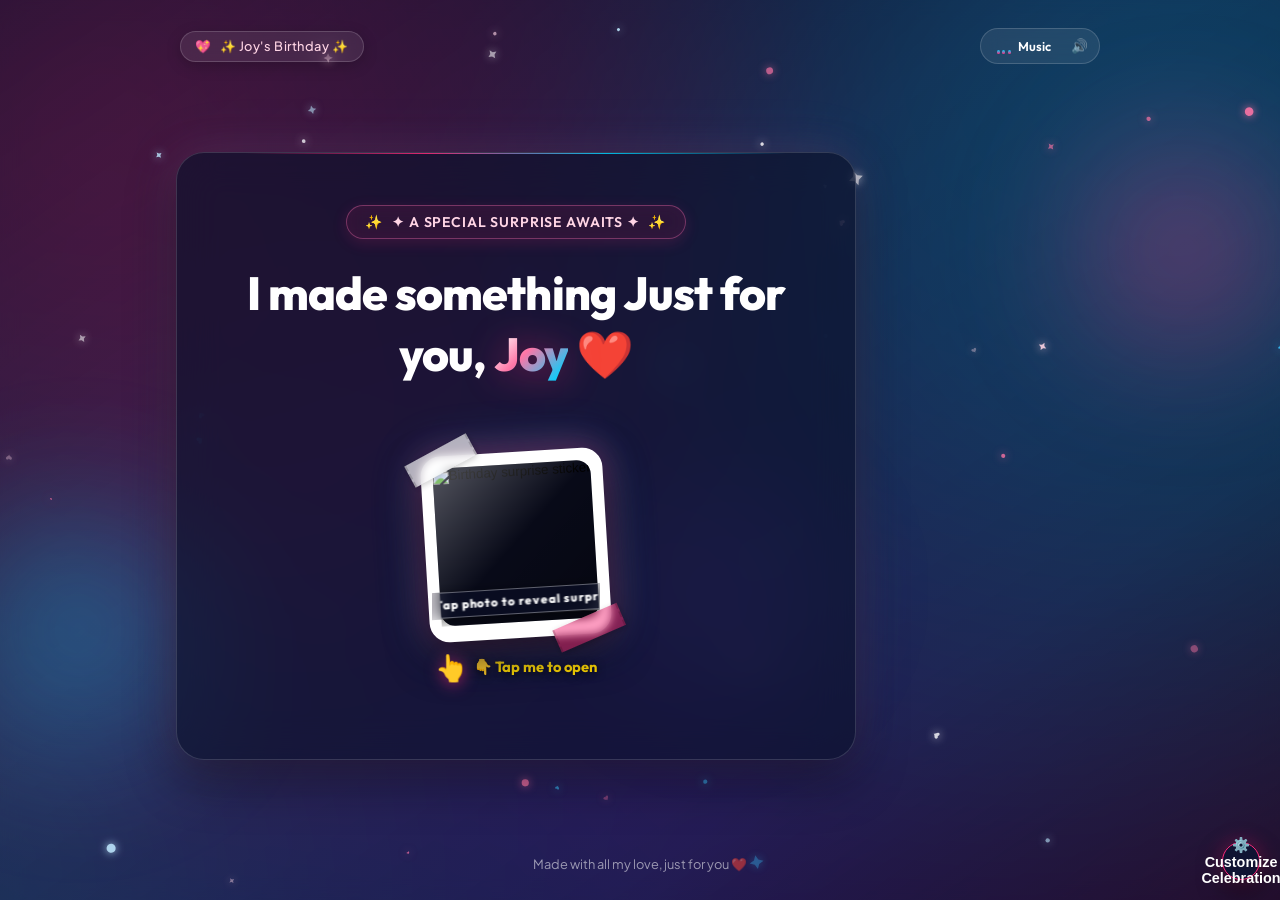
==== commit d1e41783: "refactor: remove firebase dependencies and logic Clean up project structure by removing Firebase int" ====
--- a/index.html
+++ b/index.html
@@ -15,84 +15,6 @@
   <meta name="twitter:card" content="summary_large_image" />
 
   <link rel="stylesheet" href="style.css" />
-
-  <!-- Import map for native ES Module Firebase resolution on GitHub Pages & static web hosts -->
-  <script type="importmap">
-  {
-    "imports": {
-      "firebase/app": "https://www.gstatic.com/firebasejs/10.8.0/firebase-app.js",
-      "firebase/firestore": "https://www.gstatic.com/firebasejs/10.8.0/firebase-firestore.js",
-      "firebase/auth": "https://www.gstatic.com/firebasejs/10.8.0/firebase-auth.js",
-      "firebase/storage": "https://www.gstatic.com/firebasejs/10.8.0/firebase-storage.js"
-    }
-  }
-  </script>
-
-  <!-- Instant Fail-Safe Interactive Engine (Executes synchronously before external scripts) -->
-  <script>
-    (function() {
-      window.__startBirthdayReveal = function(e) {
-        if (e) {
-          if (e.preventDefault && e.type === 'touchend') e.preventDefault();
-          if (e.stopPropagation) e.stopPropagation();
-        }
-        if (typeof window.startRevealSequence === 'function') {
-          window.startRevealSequence();
-          return;
-        }
-        // Immediate visual response if script.js is still parsing
-        var opening = document.getElementById("openingScreen");
-        var countdownStage = document.getElementById("revealCountdownStage");
-        var celebration = document.getElementById("celebrationScreen");
-        if (opening) {
-          opening.classList.remove("active");
-          opening.style.display = "none";
-        }
-        if (countdownStage) {
-          countdownStage.style.display = "flex";
-          var count = 3;
-          var numEl = document.getElementById("revealCountdownNum");
-          var subEl = document.getElementById("revealCountdownSub");
-          if (numEl) numEl.textContent = "3";
-          var timer = setInterval(function() {
-            count--;
-            if (count > 0) {
-              if (numEl) numEl.textContent = String(count);
-              if (subEl) subEl.textContent = count === 2 ? "Almost there..." : "Here it comes! ❤️";
-            } else {
-              clearInterval(timer);
-              countdownStage.style.display = "none";
-              if (typeof window.triggerCelebration === "function") {
-                window.triggerCelebration();
-              } else if (celebration) {
-                celebration.classList.add("active");
-                celebration.style.display = "flex";
-              }
-            }
-          }, 1000);
-        } else if (celebration) {
-          celebration.classList.add("active");
-          celebration.style.display = "flex";
-        }
-      };
-
-      window.__advanceToChapter = function(chapterNum, e) {
-        if (e && e.preventDefault) e.preventDefault();
-        if (typeof window.showChapter === "function") {
-          window.showChapter(chapterNum);
-        } else {
-          for (var i = 1; i <= 4; i++) {
-            var page = document.getElementById("pageChapter" + i);
-            if (page) {
-              page.style.display = (i === chapterNum) ? "block" : "none";
-              if (i === chapterNum) page.classList.add("active");
-              else page.classList.remove("active");
-            }
-          }
-        }
-      };
-    })();
-  </script>
 </head>
 <body>
 
@@ -147,22 +69,22 @@
     <!-- CHAPTER NAVIGATION BAR -->
     <nav class="chapter-nav-bar" id="chapterNavBar" aria-label="Birthday Chapters Navigation">
       <div class="chapter-nav-container">
-        <button type="button" class="chapter-pill-btn active" id="navChapterBtn1" data-page="1" aria-label="Chapter 1: Main Celebration" onclick="window.__advanceToChapter && window.__advanceToChapter(1, event)">
+        <button type="button" class="chapter-pill-btn active" id="navChapterBtn1" data-page="1" aria-label="Chapter 1: Main Celebration">
           <span class="chapter-pill-num">1</span>
           <span class="chapter-pill-label" id="navChapterLabel1">Celebration</span>
         </button>
         <span class="chapter-nav-divider" aria-hidden="true"></span>
-        <button type="button" class="chapter-pill-btn" id="navChapterBtn2" data-page="2" aria-label="Chapter 2: Our Memories" onclick="window.__advanceToChapter && window.__advanceToChapter(2, event)">
+        <button type="button" class="chapter-pill-btn" id="navChapterBtn2" data-page="2" aria-label="Chapter 2: Our Memories">
           <span class="chapter-pill-num">2</span>
           <span class="chapter-pill-label" id="navChapterLabel2">Our Memories ❤️</span>
         </button>
         <span class="chapter-nav-divider" aria-hidden="true"></span>
-        <button type="button" class="chapter-pill-btn" id="navChapterBtn3" data-page="3" aria-label="Chapter 3: Birthday Love Notes" onclick="window.__advanceToChapter && window.__advanceToChapter(3, event)">
+        <button type="button" class="chapter-pill-btn" id="navChapterBtn3" data-page="3" aria-label="Chapter 3: Birthday Love Notes">
           <span class="chapter-pill-num">3</span>
           <span class="chapter-pill-label" id="navChapterLabel3">Love Notes 💌</span>
         </button>
         <span class="chapter-nav-divider" aria-hidden="true"></span>
-        <button type="button" class="chapter-pill-btn" id="navChapterBtn4" data-page="4" aria-label="Chapter 4: The Finale" onclick="window.__advanceToChapter && window.__advanceToChapter(4, event)">
+        <button type="button" class="chapter-pill-btn" id="navChapterBtn4" data-page="4" aria-label="Chapter 4: The Finale">
           <span class="chapter-pill-num">4</span>
           <span class="chapter-pill-label" id="navChapterLabel4">Finale ✨</span>
         </button>
@@ -192,8 +114,8 @@
 
             <!-- Physical / Photo-Sticker SHOW ME button with animated finger tap -->
             <div class="opening-action-wrapper">
-              <div class="photo-sticker-btn-wrapper" onclick="window.__startBirthdayReveal && window.__startBirthdayReveal(event)">
-                <button id="showMeBtn" class="photo-sticker-btn pulse-glow" aria-label="Tap this picture to open the surprise" onclick="window.__startBirthdayReveal && window.__startBirthdayReveal(event)">
+              <div class="photo-sticker-btn-wrapper">
+                <button id="showMeBtn" class="photo-sticker-btn pulse-glow" aria-label="Tap this picture to open the surprise">
                   <div class="sticker-washi-tape sticker-tape-left" aria-hidden="true"></div>
                   <div class="sticker-washi-tape sticker-tape-right" aria-hidden="true"></div>
                   <div class="sticker-card-frame">
@@ -205,7 +127,7 @@
                     </div>
                   </div>
                 </button>
-                <div class="sticker-finger-guide" aria-hidden="true" onclick="window.__startBirthdayReveal && window.__startBirthdayReveal(event)">
+                <div class="sticker-finger-guide" aria-hidden="true">
                   <span class="finger-emoji">👆</span>
                   <span class="finger-label" id="fingerGuideText">Tap this picture</span>
                 </div>
@@ -257,7 +179,7 @@
 
             <!-- Subtle Page 1 Continue Banner -->
             <div class="page-continue-banner" id="page1ContinueBanner">
-              <button type="button" class="continue-page-btn" id="goToPage2Btn" onclick="window.__advanceToChapter && window.__advanceToChapter(2, event)">
+              <button type="button" class="continue-page-btn" id="goToPage2Btn">
                 <span class="continue-text-title" id="page1ContinueTitle">Explore Our Memories ❤️</span>
                 <span class="continue-arrow" id="page1ContinueArrow">Tap to continue →</span>
               </button>
@@ -274,7 +196,7 @@
         <div class="page-chapter-card">
           <div class="chapter-card-header">
             <div class="chapter-back-nav">
-              <button type="button" class="chapter-back-btn" id="backToPage1Btn" onclick="window.__advanceToChapter && window.__advanceToChapter(1, event)">
+              <button type="button" class="chapter-back-btn" id="backToPage1Btn">
                 <span id="page2BackBtnText">← Celebration</span>
               </button>
             </div>
@@ -292,7 +214,7 @@
 
           <!-- Page 2 Continue Banner -->
           <div class="page-continue-banner" id="page2ContinueBanner">
-            <button type="button" class="continue-page-btn" id="goToPage3Btn" onclick="window.__advanceToChapter && window.__advanceToChapter(3, event)">
+            <button type="button" class="continue-page-btn" id="goToPage3Btn">
               <span class="continue-text-title" id="page2ContinueTitle">Read Birthday Love Notes & Wishes 💌</span>
               <span class="continue-arrow" id="page2ContinueArrow">Tap to continue →</span>
             </button>
@@ -341,11 +263,11 @@
 
           <!-- Continue to Finale or Back to Celebration Banner -->
           <div class="page-continue-banner" id="page3ContinueBanner">
-            <button type="button" class="continue-page-btn primary-finale-btn" id="goToFinaleBtn" onclick="window.__advanceToChapter && window.__advanceToChapter(4, event)">
+            <button type="button" class="continue-page-btn primary-finale-btn" id="goToFinaleBtn">
               <span class="continue-text-title" id="page3ContinueTitle">Experience The Finale Scene ✨</span>
               <span class="continue-arrow">A final message just for you →</span>
             </button>
-            <button type="button" class="continue-page-btn secondary-continue" id="backToPage1From3Btn" style="margin-top: 0.75rem;" onclick="window.__advanceToChapter && window.__advanceToChapter(1, event)">
+            <button type="button" class="continue-page-btn secondary-continue" id="backToPage1From3Btn" style="margin-top: 0.75rem;">
               <span>← Back to Celebration</span>
             </button>
           </div>
@@ -468,7 +390,7 @@
 
       <!-- Graceful action to explore celebration anytime -->
       <div class="photo-reveal-footer">
-        <button id="skipRevealBtn" class="skip-reveal-btn" type="button" aria-label="Skip to Celebration" onclick="window.triggerCelebration ? window.triggerCelebration() : (window.__startBirthdayReveal && window.__startBirthdayReveal(event))">
+        <button id="skipRevealBtn" class="skip-reveal-btn" type="button" aria-label="Skip to Celebration">
           <span>Explore Main Surprise →</span>
         </button>
       </div>
@@ -605,10 +527,10 @@
 
             <!-- Status area -->
             <div style="margin-top: 1rem; padding-top: 0.85rem; border-top: 1px solid rgba(255, 255, 255, 0.08); display: flex; flex-wrap: wrap; gap: 1.5rem; align-items: center; font-size: 0.85rem;">
-              <div id="statusFirebaseIndicator" style="display: flex; align-items: center; gap: 0.45rem;">
-                <span style="color: rgba(255, 255, 255, 0.6);">Firebase:</span>
-                <span id="firebaseSyncDot" class="publishing-status-dot saved"></span>
-                <strong id="firebaseSyncText" style="color: #52c41a;">Saved</strong>
+              <div id="statusSupabaseIndicator" style="display: flex; align-items: center; gap: 0.45rem;">
+                <span style="color: rgba(255, 255, 255, 0.6);">Supabase:</span>
+                <span id="supabaseSyncDot" class="publishing-status-dot saved"></span>
+                <strong id="supabaseSyncText" style="color: #52c41a;">Saved</strong>
               </div>
 
               <!-- Database Source Details -->
--- a/style.css
+++ b/style.css
@@ -3404,9 +3404,6 @@
   flex-direction: column;
   align-items: center;
   margin: 1.5rem auto 1rem auto;
-  cursor: pointer;
-  touch-action: manipulation;
-  -webkit-tap-highlight-color: transparent;
 }
 
 .photo-sticker-btn {
@@ -3423,8 +3420,6 @@
   position: relative;
   max-width: 220px;
   width: 100%;
-  touch-action: manipulation;
-  -webkit-tap-highlight-color: transparent;
 }
 
 .photo-sticker-btn:hover {
@@ -3446,7 +3441,6 @@
   backdrop-filter: blur(4px);
   z-index: 5;
   box-shadow: 0 2px 6px rgba(0, 0, 0, 0.18);
-  pointer-events: none;
 }
 
 .sticker-tape-left {
@@ -3540,9 +3534,6 @@
   margin-top: 0.75rem;
   animation: bounceFingerTap 1.6s infinite ease-in-out;
   user-select: none;
-  cursor: pointer;
-  touch-action: manipulation;
-  -webkit-tap-highlight-color: transparent;
 }
 
 .finger-emoji {
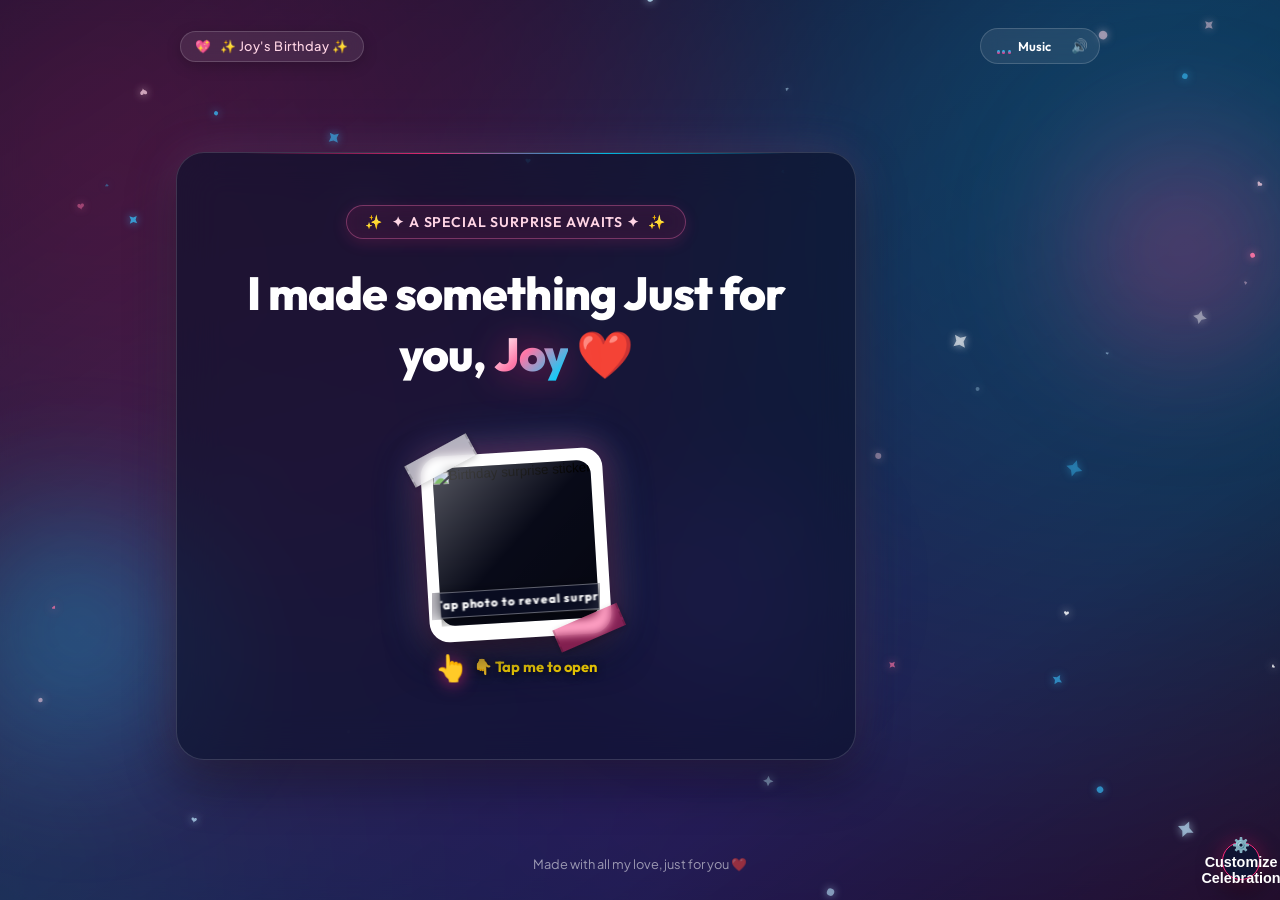
==== commit e5531cfc: "feat: add Firebase integration and mobile optimizations - Configure Firebase SDK via import map - Up" ====
--- a/index.html
+++ b/index.html
@@ -15,6 +15,84 @@
   <meta name="twitter:card" content="summary_large_image" />
 
   <link rel="stylesheet" href="style.css" />
+
+  <!-- Import map for native ES Module Firebase resolution on GitHub Pages & static web hosts -->
+  <script type="importmap">
+  {
+    "imports": {
+      "firebase/app": "https://www.gstatic.com/firebasejs/10.8.0/firebase-app.js",
+      "firebase/firestore": "https://www.gstatic.com/firebasejs/10.8.0/firebase-firestore.js",
+      "firebase/auth": "https://www.gstatic.com/firebasejs/10.8.0/firebase-auth.js",
+      "firebase/storage": "https://www.gstatic.com/firebasejs/10.8.0/firebase-storage.js"
+    }
+  }
+  </script>
+
+  <!-- Instant Fail-Safe Interactive Engine (Executes synchronously before external scripts) -->
+  <script>
+    (function() {
+      window.__startBirthdayReveal = function(e) {
+        if (e) {
+          if (e.preventDefault && e.type === 'touchend') e.preventDefault();
+          if (e.stopPropagation) e.stopPropagation();
+        }
+        if (typeof window.startRevealSequence === 'function') {
+          window.startRevealSequence();
+          return;
+        }
+        // Immediate visual response if script.js is still parsing
+        var opening = document.getElementById("openingScreen");
+        var countdownStage = document.getElementById("revealCountdownStage");
+        var celebration = document.getElementById("celebrationScreen");
+        if (opening) {
+          opening.classList.remove("active");
+          opening.style.display = "none";
+        }
+        if (countdownStage) {
+          countdownStage.style.display = "flex";
+          var count = 3;
+          var numEl = document.getElementById("revealCountdownNum");
+          var subEl = document.getElementById("revealCountdownSub");
+          if (numEl) numEl.textContent = "3";
+          var timer = setInterval(function() {
+            count--;
+            if (count > 0) {
+              if (numEl) numEl.textContent = String(count);
+              if (subEl) subEl.textContent = count === 2 ? "Almost there..." : "Here it comes! ❤️";
+            } else {
+              clearInterval(timer);
+              countdownStage.style.display = "none";
+              if (typeof window.triggerCelebration === "function") {
+                window.triggerCelebration();
+              } else if (celebration) {
+                celebration.classList.add("active");
+                celebration.style.display = "flex";
+              }
+            }
+          }, 1000);
+        } else if (celebration) {
+          celebration.classList.add("active");
+          celebration.style.display = "flex";
+        }
+      };
+
+      window.__advanceToChapter = function(chapterNum, e) {
+        if (e && e.preventDefault) e.preventDefault();
+        if (typeof window.showChapter === "function") {
+          window.showChapter(chapterNum);
+        } else {
+          for (var i = 1; i <= 4; i++) {
+            var page = document.getElementById("pageChapter" + i);
+            if (page) {
+              page.style.display = (i === chapterNum) ? "block" : "none";
+              if (i === chapterNum) page.classList.add("active");
+              else page.classList.remove("active");
+            }
+          }
+        }
+      };
+    })();
+  </script>
 </head>
 <body>
 
@@ -69,22 +147,22 @@
     <!-- CHAPTER NAVIGATION BAR -->
     <nav class="chapter-nav-bar" id="chapterNavBar" aria-label="Birthday Chapters Navigation">
       <div class="chapter-nav-container">
-        <button type="button" class="chapter-pill-btn active" id="navChapterBtn1" data-page="1" aria-label="Chapter 1: Main Celebration">
+        <button type="button" class="chapter-pill-btn active" id="navChapterBtn1" data-page="1" aria-label="Chapter 1: Main Celebration" onclick="window.__advanceToChapter && window.__advanceToChapter(1, event)">
           <span class="chapter-pill-num">1</span>
           <span class="chapter-pill-label" id="navChapterLabel1">Celebration</span>
         </button>
         <span class="chapter-nav-divider" aria-hidden="true"></span>
-        <button type="button" class="chapter-pill-btn" id="navChapterBtn2" data-page="2" aria-label="Chapter 2: Our Memories">
+        <button type="button" class="chapter-pill-btn" id="navChapterBtn2" data-page="2" aria-label="Chapter 2: Our Memories" onclick="window.__advanceToChapter && window.__advanceToChapter(2, event)">
           <span class="chapter-pill-num">2</span>
           <span class="chapter-pill-label" id="navChapterLabel2">Our Memories ❤️</span>
         </button>
         <span class="chapter-nav-divider" aria-hidden="true"></span>
-        <button type="button" class="chapter-pill-btn" id="navChapterBtn3" data-page="3" aria-label="Chapter 3: Birthday Love Notes">
+        <button type="button" class="chapter-pill-btn" id="navChapterBtn3" data-page="3" aria-label="Chapter 3: Birthday Love Notes" onclick="window.__advanceToChapter && window.__advanceToChapter(3, event)">
           <span class="chapter-pill-num">3</span>
           <span class="chapter-pill-label" id="navChapterLabel3">Love Notes 💌</span>
         </button>
         <span class="chapter-nav-divider" aria-hidden="true"></span>
-        <button type="button" class="chapter-pill-btn" id="navChapterBtn4" data-page="4" aria-label="Chapter 4: The Finale">
+        <button type="button" class="chapter-pill-btn" id="navChapterBtn4" data-page="4" aria-label="Chapter 4: The Finale" onclick="window.__advanceToChapter && window.__advanceToChapter(4, event)">
           <span class="chapter-pill-num">4</span>
           <span class="chapter-pill-label" id="navChapterLabel4">Finale ✨</span>
         </button>
@@ -114,8 +192,8 @@
 
             <!-- Physical / Photo-Sticker SHOW ME button with animated finger tap -->
             <div class="opening-action-wrapper">
-              <div class="photo-sticker-btn-wrapper">
-                <button id="showMeBtn" class="photo-sticker-btn pulse-glow" aria-label="Tap this picture to open the surprise">
+              <div class="photo-sticker-btn-wrapper" onclick="window.__startBirthdayReveal && window.__startBirthdayReveal(event)">
+                <button id="showMeBtn" class="photo-sticker-btn pulse-glow" aria-label="Tap this picture to open the surprise" onclick="window.__startBirthdayReveal && window.__startBirthdayReveal(event)">
                   <div class="sticker-washi-tape sticker-tape-left" aria-hidden="true"></div>
                   <div class="sticker-washi-tape sticker-tape-right" aria-hidden="true"></div>
                   <div class="sticker-card-frame">
@@ -127,7 +205,7 @@
                     </div>
                   </div>
                 </button>
-                <div class="sticker-finger-guide" aria-hidden="true">
+                <div class="sticker-finger-guide" aria-hidden="true" onclick="window.__startBirthdayReveal && window.__startBirthdayReveal(event)">
                   <span class="finger-emoji">👆</span>
                   <span class="finger-label" id="fingerGuideText">Tap this picture</span>
                 </div>
@@ -179,7 +257,7 @@
 
             <!-- Subtle Page 1 Continue Banner -->
             <div class="page-continue-banner" id="page1ContinueBanner">
-              <button type="button" class="continue-page-btn" id="goToPage2Btn">
+              <button type="button" class="continue-page-btn" id="goToPage2Btn" onclick="window.__advanceToChapter && window.__advanceToChapter(2, event)">
                 <span class="continue-text-title" id="page1ContinueTitle">Explore Our Memories ❤️</span>
                 <span class="continue-arrow" id="page1ContinueArrow">Tap to continue →</span>
               </button>
@@ -196,7 +274,7 @@
         <div class="page-chapter-card">
           <div class="chapter-card-header">
             <div class="chapter-back-nav">
-              <button type="button" class="chapter-back-btn" id="backToPage1Btn">
+              <button type="button" class="chapter-back-btn" id="backToPage1Btn" onclick="window.__advanceToChapter && window.__advanceToChapter(1, event)">
                 <span id="page2BackBtnText">← Celebration</span>
               </button>
             </div>
@@ -214,7 +292,7 @@
 
           <!-- Page 2 Continue Banner -->
           <div class="page-continue-banner" id="page2ContinueBanner">
-            <button type="button" class="continue-page-btn" id="goToPage3Btn">
+            <button type="button" class="continue-page-btn" id="goToPage3Btn" onclick="window.__advanceToChapter && window.__advanceToChapter(3, event)">
               <span class="continue-text-title" id="page2ContinueTitle">Read Birthday Love Notes & Wishes 💌</span>
               <span class="continue-arrow" id="page2ContinueArrow">Tap to continue →</span>
             </button>
@@ -263,11 +341,11 @@
 
           <!-- Continue to Finale or Back to Celebration Banner -->
           <div class="page-continue-banner" id="page3ContinueBanner">
-            <button type="button" class="continue-page-btn primary-finale-btn" id="goToFinaleBtn">
+            <button type="button" class="continue-page-btn primary-finale-btn" id="goToFinaleBtn" onclick="window.__advanceToChapter && window.__advanceToChapter(4, event)">
               <span class="continue-text-title" id="page3ContinueTitle">Experience The Finale Scene ✨</span>
               <span class="continue-arrow">A final message just for you →</span>
             </button>
-            <button type="button" class="continue-page-btn secondary-continue" id="backToPage1From3Btn" style="margin-top: 0.75rem;">
+            <button type="button" class="continue-page-btn secondary-continue" id="backToPage1From3Btn" style="margin-top: 0.75rem;" onclick="window.__advanceToChapter && window.__advanceToChapter(1, event)">
               <span>← Back to Celebration</span>
             </button>
           </div>
@@ -390,7 +468,7 @@
 
       <!-- Graceful action to explore celebration anytime -->
       <div class="photo-reveal-footer">
-        <button id="skipRevealBtn" class="skip-reveal-btn" type="button" aria-label="Skip to Celebration">
+        <button id="skipRevealBtn" class="skip-reveal-btn" type="button" aria-label="Skip to Celebration" onclick="window.triggerCelebration ? window.triggerCelebration() : (window.__startBirthdayReveal && window.__startBirthdayReveal(event))">
           <span>Explore Main Surprise →</span>
         </button>
       </div>
@@ -527,10 +605,10 @@
 
             <!-- Status area -->
             <div style="margin-top: 1rem; padding-top: 0.85rem; border-top: 1px solid rgba(255, 255, 255, 0.08); display: flex; flex-wrap: wrap; gap: 1.5rem; align-items: center; font-size: 0.85rem;">
-              <div id="statusSupabaseIndicator" style="display: flex; align-items: center; gap: 0.45rem;">
-                <span style="color: rgba(255, 255, 255, 0.6);">Supabase:</span>
-                <span id="supabaseSyncDot" class="publishing-status-dot saved"></span>
-                <strong id="supabaseSyncText" style="color: #52c41a;">Saved</strong>
+              <div id="statusFirebaseIndicator" style="display: flex; align-items: center; gap: 0.45rem;">
+                <span style="color: rgba(255, 255, 255, 0.6);">Firebase:</span>
+                <span id="firebaseSyncDot" class="publishing-status-dot saved"></span>
+                <strong id="firebaseSyncText" style="color: #52c41a;">Saved</strong>
               </div>
 
               <!-- Database Source Details -->
--- a/style.css
+++ b/style.css
@@ -3404,6 +3404,9 @@
   flex-direction: column;
   align-items: center;
   margin: 1.5rem auto 1rem auto;
+  cursor: pointer;
+  touch-action: manipulation;
+  -webkit-tap-highlight-color: transparent;
 }
 
 .photo-sticker-btn {
@@ -3420,6 +3423,8 @@
   position: relative;
   max-width: 220px;
   width: 100%;
+  touch-action: manipulation;
+  -webkit-tap-highlight-color: transparent;
 }
 
 .photo-sticker-btn:hover {
@@ -3441,6 +3446,7 @@
   backdrop-filter: blur(4px);
   z-index: 5;
   box-shadow: 0 2px 6px rgba(0, 0, 0, 0.18);
+  pointer-events: none;
 }
 
 .sticker-tape-left {
@@ -3534,6 +3540,9 @@
   margin-top: 0.75rem;
   animation: bounceFingerTap 1.6s infinite ease-in-out;
   user-select: none;
+  cursor: pointer;
+  touch-action: manipulation;
+  -webkit-tap-highlight-color: transparent;
 }
 
 .finger-emoji {
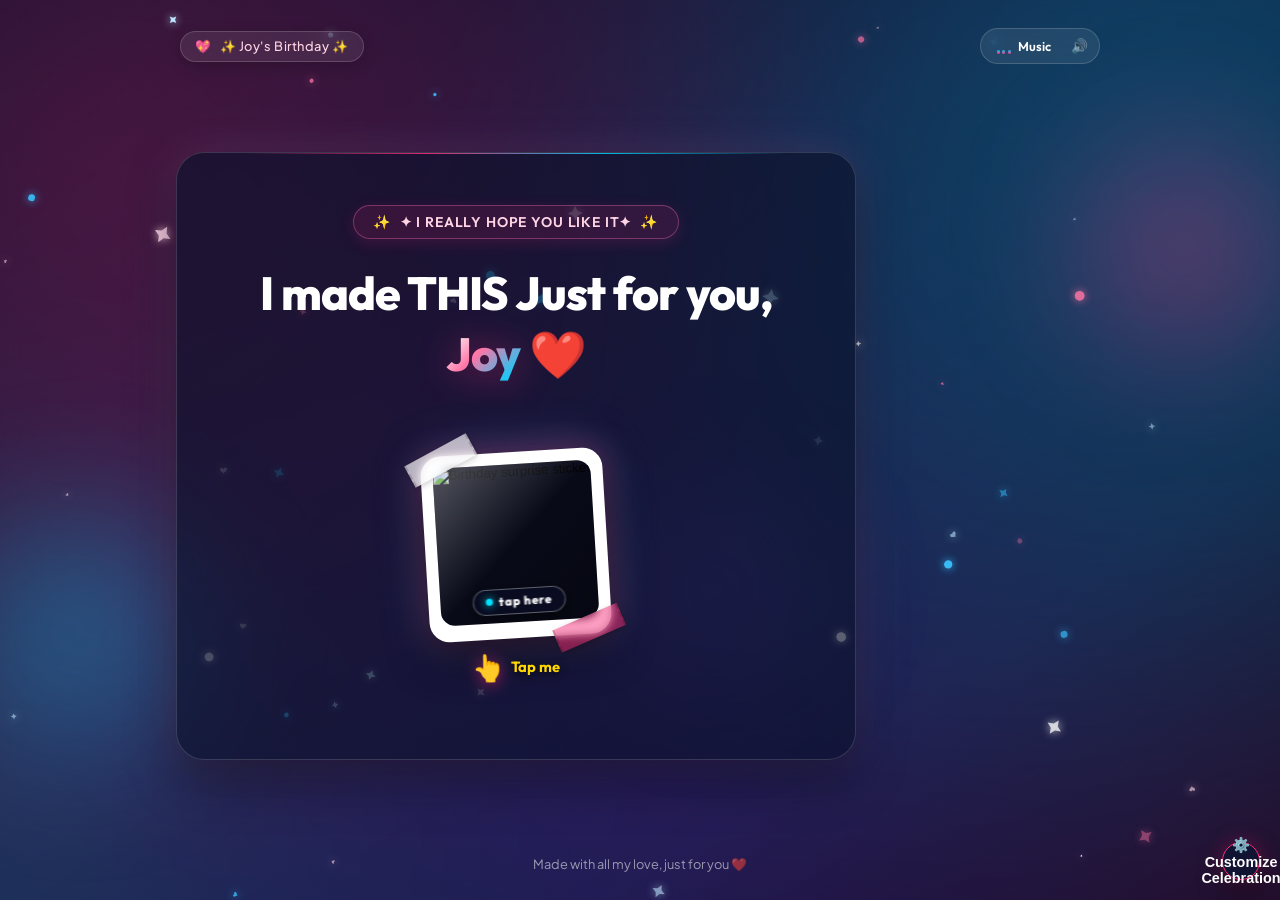
==== commit 0ed7946e: "refactor: remove firebase dependencies and add image compression Cleaned up legacy Firebase configur" ====
--- a/index.html
+++ b/index.html
@@ -15,84 +15,6 @@
   <meta name="twitter:card" content="summary_large_image" />
 
   <link rel="stylesheet" href="style.css" />
-
-  <!-- Import map for native ES Module Firebase resolution on GitHub Pages & static web hosts -->
-  <script type="importmap">
-  {
-    "imports": {
-      "firebase/app": "https://www.gstatic.com/firebasejs/10.8.0/firebase-app.js",
-      "firebase/firestore": "https://www.gstatic.com/firebasejs/10.8.0/firebase-firestore.js",
-      "firebase/auth": "https://www.gstatic.com/firebasejs/10.8.0/firebase-auth.js",
-      "firebase/storage": "https://www.gstatic.com/firebasejs/10.8.0/firebase-storage.js"
-    }
-  }
-  </script>
-
-  <!-- Instant Fail-Safe Interactive Engine (Executes synchronously before external scripts) -->
-  <script>
-    (function() {
-      window.__startBirthdayReveal = function(e) {
-        if (e) {
-          if (e.preventDefault && e.type === 'touchend') e.preventDefault();
-          if (e.stopPropagation) e.stopPropagation();
-        }
-        if (typeof window.startRevealSequence === 'function') {
-          window.startRevealSequence();
-          return;
-        }
-        // Immediate visual response if script.js is still parsing
-        var opening = document.getElementById("openingScreen");
-        var countdownStage = document.getElementById("revealCountdownStage");
-        var celebration = document.getElementById("celebrationScreen");
-        if (opening) {
-          opening.classList.remove("active");
-          opening.style.display = "none";
-        }
-        if (countdownStage) {
-          countdownStage.style.display = "flex";
-          var count = 3;
-          var numEl = document.getElementById("revealCountdownNum");
-          var subEl = document.getElementById("revealCountdownSub");
-          if (numEl) numEl.textContent = "3";
-          var timer = setInterval(function() {
-            count--;
-            if (count > 0) {
-              if (numEl) numEl.textContent = String(count);
-              if (subEl) subEl.textContent = count === 2 ? "Almost there..." : "Here it comes! ❤️";
-            } else {
-              clearInterval(timer);
-              countdownStage.style.display = "none";
-              if (typeof window.triggerCelebration === "function") {
-                window.triggerCelebration();
-              } else if (celebration) {
-                celebration.classList.add("active");
-                celebration.style.display = "flex";
-              }
-            }
-          }, 1000);
-        } else if (celebration) {
-          celebration.classList.add("active");
-          celebration.style.display = "flex";
-        }
-      };
-
-      window.__advanceToChapter = function(chapterNum, e) {
-        if (e && e.preventDefault) e.preventDefault();
-        if (typeof window.showChapter === "function") {
-          window.showChapter(chapterNum);
-        } else {
-          for (var i = 1; i <= 4; i++) {
-            var page = document.getElementById("pageChapter" + i);
-            if (page) {
-              page.style.display = (i === chapterNum) ? "block" : "none";
-              if (i === chapterNum) page.classList.add("active");
-              else page.classList.remove("active");
-            }
-          }
-        }
-      };
-    })();
-  </script>
 </head>
 <body>
 
@@ -147,22 +69,22 @@
     <!-- CHAPTER NAVIGATION BAR -->
     <nav class="chapter-nav-bar" id="chapterNavBar" aria-label="Birthday Chapters Navigation">
       <div class="chapter-nav-container">
-        <button type="button" class="chapter-pill-btn active" id="navChapterBtn1" data-page="1" aria-label="Chapter 1: Main Celebration" onclick="window.__advanceToChapter && window.__advanceToChapter(1, event)">
+        <button type="button" class="chapter-pill-btn active" id="navChapterBtn1" data-page="1" aria-label="Chapter 1: Main Celebration">
           <span class="chapter-pill-num">1</span>
           <span class="chapter-pill-label" id="navChapterLabel1">Celebration</span>
         </button>
         <span class="chapter-nav-divider" aria-hidden="true"></span>
-        <button type="button" class="chapter-pill-btn" id="navChapterBtn2" data-page="2" aria-label="Chapter 2: Our Memories" onclick="window.__advanceToChapter && window.__advanceToChapter(2, event)">
+        <button type="button" class="chapter-pill-btn" id="navChapterBtn2" data-page="2" aria-label="Chapter 2: Our Memories">
           <span class="chapter-pill-num">2</span>
           <span class="chapter-pill-label" id="navChapterLabel2">Our Memories ❤️</span>
         </button>
         <span class="chapter-nav-divider" aria-hidden="true"></span>
-        <button type="button" class="chapter-pill-btn" id="navChapterBtn3" data-page="3" aria-label="Chapter 3: Birthday Love Notes" onclick="window.__advanceToChapter && window.__advanceToChapter(3, event)">
+        <button type="button" class="chapter-pill-btn" id="navChapterBtn3" data-page="3" aria-label="Chapter 3: Birthday Love Notes">
           <span class="chapter-pill-num">3</span>
           <span class="chapter-pill-label" id="navChapterLabel3">Love Notes 💌</span>
         </button>
         <span class="chapter-nav-divider" aria-hidden="true"></span>
-        <button type="button" class="chapter-pill-btn" id="navChapterBtn4" data-page="4" aria-label="Chapter 4: The Finale" onclick="window.__advanceToChapter && window.__advanceToChapter(4, event)">
+        <button type="button" class="chapter-pill-btn" id="navChapterBtn4" data-page="4" aria-label="Chapter 4: The Finale">
           <span class="chapter-pill-num">4</span>
           <span class="chapter-pill-label" id="navChapterLabel4">Finale ✨</span>
         </button>
@@ -192,8 +114,8 @@
 
             <!-- Physical / Photo-Sticker SHOW ME button with animated finger tap -->
             <div class="opening-action-wrapper">
-              <div class="photo-sticker-btn-wrapper" onclick="window.__startBirthdayReveal && window.__startBirthdayReveal(event)">
-                <button id="showMeBtn" class="photo-sticker-btn pulse-glow" aria-label="Tap this picture to open the surprise" onclick="window.__startBirthdayReveal && window.__startBirthdayReveal(event)">
+              <div class="photo-sticker-btn-wrapper">
+                <button id="showMeBtn" class="photo-sticker-btn pulse-glow" aria-label="Tap this picture to open the surprise">
                   <div class="sticker-washi-tape sticker-tape-left" aria-hidden="true"></div>
                   <div class="sticker-washi-tape sticker-tape-right" aria-hidden="true"></div>
                   <div class="sticker-card-frame">
@@ -205,7 +127,7 @@
                     </div>
                   </div>
                 </button>
-                <div class="sticker-finger-guide" aria-hidden="true" onclick="window.__startBirthdayReveal && window.__startBirthdayReveal(event)">
+                <div class="sticker-finger-guide" aria-hidden="true">
                   <span class="finger-emoji">👆</span>
                   <span class="finger-label" id="fingerGuideText">Tap this picture</span>
                 </div>
@@ -257,7 +179,7 @@
 
             <!-- Subtle Page 1 Continue Banner -->
             <div class="page-continue-banner" id="page1ContinueBanner">
-              <button type="button" class="continue-page-btn" id="goToPage2Btn" onclick="window.__advanceToChapter && window.__advanceToChapter(2, event)">
+              <button type="button" class="continue-page-btn" id="goToPage2Btn">
                 <span class="continue-text-title" id="page1ContinueTitle">Explore Our Memories ❤️</span>
                 <span class="continue-arrow" id="page1ContinueArrow">Tap to continue →</span>
               </button>
@@ -274,7 +196,7 @@
         <div class="page-chapter-card">
           <div class="chapter-card-header">
             <div class="chapter-back-nav">
-              <button type="button" class="chapter-back-btn" id="backToPage1Btn" onclick="window.__advanceToChapter && window.__advanceToChapter(1, event)">
+              <button type="button" class="chapter-back-btn" id="backToPage1Btn">
                 <span id="page2BackBtnText">← Celebration</span>
               </button>
             </div>
@@ -292,7 +214,7 @@
 
           <!-- Page 2 Continue Banner -->
           <div class="page-continue-banner" id="page2ContinueBanner">
-            <button type="button" class="continue-page-btn" id="goToPage3Btn" onclick="window.__advanceToChapter && window.__advanceToChapter(3, event)">
+            <button type="button" class="continue-page-btn" id="goToPage3Btn">
               <span class="continue-text-title" id="page2ContinueTitle">Read Birthday Love Notes & Wishes 💌</span>
               <span class="continue-arrow" id="page2ContinueArrow">Tap to continue →</span>
             </button>
@@ -341,11 +263,11 @@
 
           <!-- Continue to Finale or Back to Celebration Banner -->
           <div class="page-continue-banner" id="page3ContinueBanner">
-            <button type="button" class="continue-page-btn primary-finale-btn" id="goToFinaleBtn" onclick="window.__advanceToChapter && window.__advanceToChapter(4, event)">
+            <button type="button" class="continue-page-btn primary-finale-btn" id="goToFinaleBtn">
               <span class="continue-text-title" id="page3ContinueTitle">Experience The Finale Scene ✨</span>
               <span class="continue-arrow">A final message just for you →</span>
             </button>
-            <button type="button" class="continue-page-btn secondary-continue" id="backToPage1From3Btn" style="margin-top: 0.75rem;" onclick="window.__advanceToChapter && window.__advanceToChapter(1, event)">
+            <button type="button" class="continue-page-btn secondary-continue" id="backToPage1From3Btn" style="margin-top: 0.75rem;">
               <span>← Back to Celebration</span>
             </button>
           </div>
@@ -468,7 +390,7 @@
 
       <!-- Graceful action to explore celebration anytime -->
       <div class="photo-reveal-footer">
-        <button id="skipRevealBtn" class="skip-reveal-btn" type="button" aria-label="Skip to Celebration" onclick="window.triggerCelebration ? window.triggerCelebration() : (window.__startBirthdayReveal && window.__startBirthdayReveal(event))">
+        <button id="skipRevealBtn" class="skip-reveal-btn" type="button" aria-label="Skip to Celebration">
           <span>Explore Main Surprise →</span>
         </button>
       </div>
@@ -605,10 +527,10 @@
 
             <!-- Status area -->
             <div style="margin-top: 1rem; padding-top: 0.85rem; border-top: 1px solid rgba(255, 255, 255, 0.08); display: flex; flex-wrap: wrap; gap: 1.5rem; align-items: center; font-size: 0.85rem;">
-              <div id="statusFirebaseIndicator" style="display: flex; align-items: center; gap: 0.45rem;">
-                <span style="color: rgba(255, 255, 255, 0.6);">Firebase:</span>
-                <span id="firebaseSyncDot" class="publishing-status-dot saved"></span>
-                <strong id="firebaseSyncText" style="color: #52c41a;">Saved</strong>
+              <div id="statusSupabaseIndicator" style="display: flex; align-items: center; gap: 0.45rem;">
+                <span style="color: rgba(255, 255, 255, 0.6);">Supabase:</span>
+                <span id="supabaseSyncDot" class="publishing-status-dot saved"></span>
+                <strong id="supabaseSyncText" style="color: #52c41a;">Saved</strong>
               </div>
 
               <!-- Database Source Details -->
@@ -1281,6 +1203,8 @@
               <p class="pane-subheading">Manage photos & short videos in Chapter 2. Add titles, mark highlights for 3D spotlights, reorder, or delete.</p>
             </div>
             <div class="pane-actions-row">
+              <input type="file" id="adminMemoryPhotoFileInput" multiple accept="image/*" style="display: none;" />
+              <input type="file" id="adminMemoryVideoFileInput" multiple accept="video/*" style="display: none;" />
               <button type="button" id="adminAddMemoryPhotoBtn" class="primary-btn">
                 <span>+ Add Photo Memory</span>
               </button>
@@ -1292,6 +1216,9 @@
               </button>
             </div>
           </div>
+
+          <!-- Memory Upload Progress / Status -->
+          <div id="adminMemoriesUploadStatus" class="storage-upload-status" style="display: none;"></div>
 
           <!-- Add Memory Form (Collapsible/Inline) -->
           <div id="adminNewMemoryForm" class="admin-subform-box" style="display: none;">
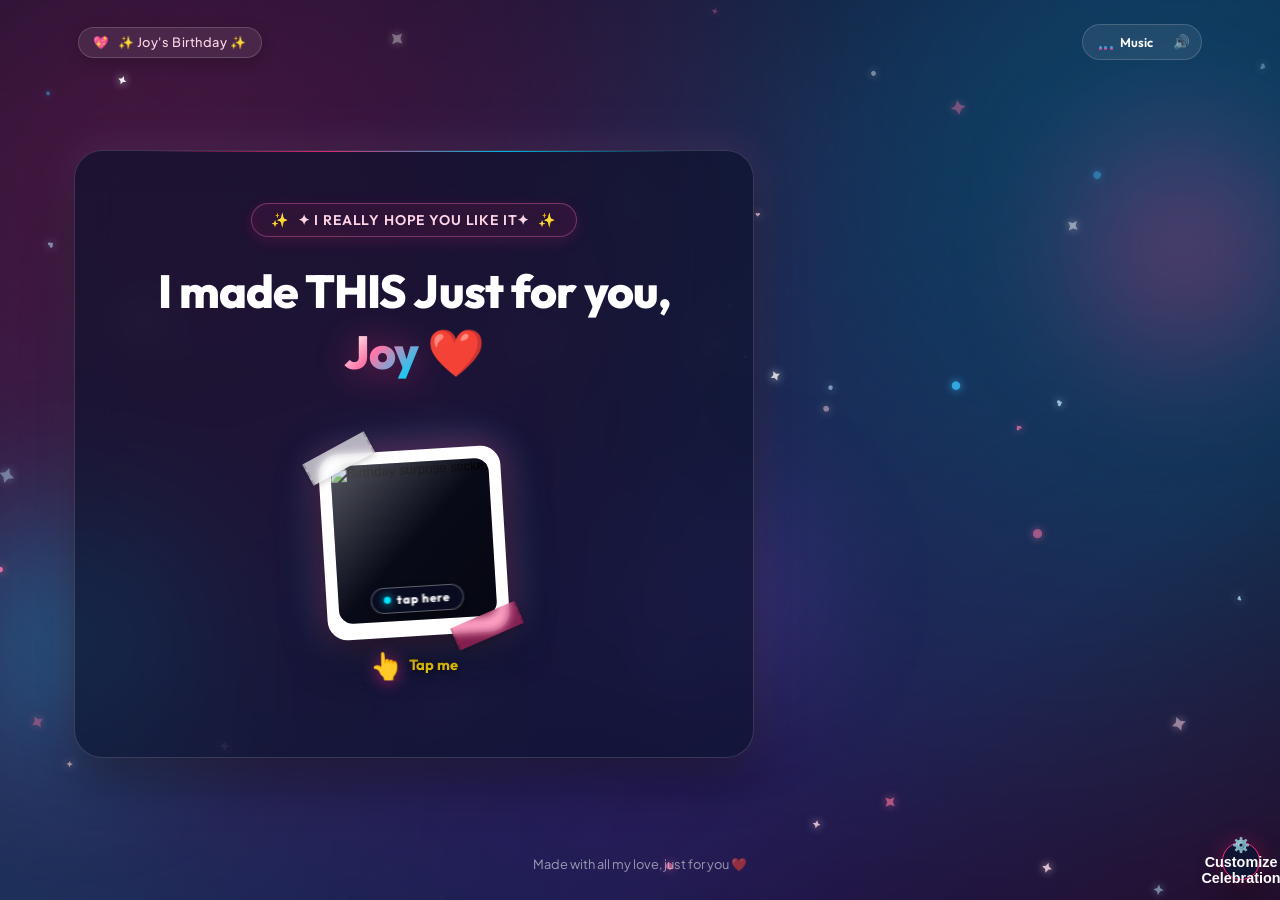
==== commit 358fc6da: "feat(ui): improve mobile responsiveness and layout Enhance mobile display by adding safe-area paddin" ====
--- a/index.html
+++ b/index.html
@@ -2,7 +2,11 @@
 <html lang="en">
 <head>
   <meta charset="UTF-8" />
-  <meta name="viewport" content="width=device-width, initial-scale=1.0, maximum-scale=1.0, user-scalable=no" />
+  <meta name="viewport" content="width=device-width, initial-scale=1.0, viewport-fit=cover" />
+  <meta name="theme-color" content="#070a1e" />
+  <meta name="apple-mobile-web-app-capable" content="yes" />
+  <meta name="apple-mobile-web-app-status-bar-style" content="black-translucent" />
+  <meta name="format-detection" content="telephone=no" />
   
   <title>Birthday Countdown & Celebration | A Surprise For You ❤️</title>
   <meta name="description" content="A personal and romantic birthday reveal experience created with love, featuring an intimate opening screen, 3-2-1 reveal countdown, 10-second photo hover surprise, glowing pink and blue aesthetic, background music, and memory vault." />
--- a/style.css
+++ b/style.css
@@ -226,9 +226,24 @@
   flex-direction: column;
   justify-content: space-between;
   align-items: center;
-  padding: 1.25rem 1rem;
-  max-width: 960px;
+  padding: calc(1rem + env(safe-area-inset-top, 0px)) calc(1rem + env(safe-area-inset-right, 0px)) calc(1.25rem + env(safe-area-inset-bottom, 0px)) calc(1rem + env(safe-area-inset-left, 0px));
+  max-width: 980px;
   margin: 0 auto;
+  box-sizing: border-box;
+}
+
+@media (min-width: 1100px) {
+  .app-container {
+    max-width: 1180px;
+    padding-left: 1.5rem;
+    padding-right: 1.5rem;
+  }
+}
+
+@media (min-width: 1440px) {
+  .app-container {
+    max-width: 1280px;
+  }
 }
 
 /* Top Header Bar */
@@ -238,6 +253,7 @@
   justify-content: space-between;
   align-items: center;
   padding: 0.5rem 0.25rem;
+  gap: 0.75rem;
 }
 
 .brand-badge {
@@ -256,6 +272,14 @@
   -webkit-backdrop-filter: blur(12px);
   box-shadow: 0 4px 15px rgba(0, 0, 0, 0.2);
   transition: all 0.3s ease;
+  min-width: 0;
+  max-width: calc(100% - 130px);
+}
+
+.brand-badge span:last-child {
+  white-space: nowrap;
+  overflow: hidden;
+  text-overflow: ellipsis;
 }
 
 .brand-badge .heart-icon {
@@ -3191,6 +3215,12 @@
   gap: 0.25rem;
   max-width: 100%;
   overflow-x: auto;
+  scrollbar-width: none;
+  -webkit-overflow-scrolling: touch;
+}
+
+.chapter-nav-container::-webkit-scrollbar {
+  display: none;
 }
 
 .chapter-pill-btn {
@@ -3208,6 +3238,8 @@
   gap: 0.45rem;
   transition: all 0.25s cubic-bezier(0.16, 1, 0.3, 1);
   white-space: nowrap;
+  flex-shrink: 0;
+  touch-action: manipulation;
 }
 
 .chapter-pill-btn:hover {
@@ -3231,6 +3263,7 @@
   justify-content: center;
   font-size: 0.75rem;
   font-weight: 700;
+  flex-shrink: 0;
 }
 
 .chapter-pill-btn.active .chapter-pill-num {
@@ -3243,14 +3276,27 @@
   height: 18px;
   background: rgba(255, 255, 255, 0.15);
   margin: 0 0.15rem;
+  flex-shrink: 0;
 }
 
 .birthday-pages-container {
   width: 100%;
-  max-width: 960px;
+  max-width: 980px;
   margin: 0 auto;
   position: relative;
   z-index: 10;
+}
+
+@media (min-width: 1100px) {
+  .birthday-pages-container {
+    max-width: 1180px;
+  }
+}
+
+@media (min-width: 1440px) {
+  .birthday-pages-container {
+    max-width: 1280px;
+  }
 }
 
 .experience-page {
@@ -3645,7 +3691,9 @@
   padding: 1rem;
 }
 
-.memory-media-wrap {
+.memory-media-wrap,
+.memory-img-wrap,
+.memory-video-wrap {
   width: 100%;
   border-radius: 14px;
   overflow: hidden;
@@ -3654,11 +3702,19 @@
   aspect-ratio: 4 / 3;
 }
 
-.memory-card.size-tall .memory-media-wrap {
+.memory-card.size-tall .memory-media-wrap,
+.memory-card.size-tall .memory-img-wrap,
+.memory-card.size-tall .memory-video-wrap {
   aspect-ratio: 3 / 4;
 }
 
-.memory-img {
+.memory-card.size-square .memory-media-wrap,
+.memory-card.size-square .memory-img-wrap {
+  aspect-ratio: 1 / 1;
+}
+
+.memory-img,
+.memory-img-wrap img {
   width: 100%;
   height: 100%;
   object-fit: cover;
@@ -3667,11 +3723,13 @@
   transition: transform 0.4s ease;
 }
 
-.memory-card:hover .memory-img {
+.memory-card:hover .memory-img,
+.memory-card:hover .memory-img-wrap img {
   transform: scale(1.04);
 }
 
-.memory-video {
+.memory-video,
+.memory-video-wrap video {
   width: 100%;
   height: 100%;
   object-fit: cover;
@@ -4045,13 +4103,78 @@
 }
 
 /* Admin lists */
-.admin-memories-list, .admin-love-notes-list {
+.admin-memories-list {
+  display: grid;
+  grid-template-columns: repeat(auto-fill, minmax(180px, 1fr));
+  gap: 1rem;
+  margin-top: 1rem;
+  max-height: 540px;
+  overflow-y: auto;
+  padding: 0.5rem 0.25rem;
+}
+
+.admin-love-notes-list {
   display: flex;
   flex-direction: column;
   gap: 0.65rem;
   margin-top: 1rem;
   max-height: 480px;
   overflow-y: auto;
+}
+
+.admin-memory-grid-card {
+  background: rgba(255, 255, 255, 0.05);
+  border: 1px solid rgba(255, 255, 255, 0.15);
+  border-radius: 14px;
+  overflow: hidden;
+  display: flex;
+  flex-direction: column;
+  transition: transform 0.22s ease, border-color 0.22s ease, box-shadow 0.22s ease;
+  position: relative;
+}
+
+.admin-memory-grid-card:hover {
+  transform: translateY(-3px);
+  border-color: var(--color-pink-primary);
+  box-shadow: 0 10px 24px rgba(0, 0, 0, 0.55), 0 0 18px rgba(255, 42, 122, 0.25);
+}
+
+.admin-memory-media-container {
+  width: 100%;
+  aspect-ratio: 1 / 1;
+  overflow: hidden;
+  background: #060919;
+  position: relative;
+}
+
+.admin-memory-media-img {
+  width: 100%;
+  height: 100%;
+  object-fit: cover;
+  aspect-ratio: 1 / 1;
+  display: block;
+  cursor: pointer;
+  transition: transform 0.3s ease;
+}
+
+.admin-memory-media-img:hover {
+  transform: scale(1.05);
+}
+
+.admin-memory-media-video {
+  width: 100%;
+  height: 100%;
+  object-fit: cover;
+  aspect-ratio: 1 / 1;
+  display: block;
+}
+
+.admin-memory-card-body {
+  padding: 0.75rem;
+  display: flex;
+  flex-direction: column;
+  gap: 0.5rem;
+  flex: 1;
 }
 
 .admin-memory-row, .admin-love-note-row {
@@ -4672,6 +4795,527 @@
   background: rgba(255, 255, 255, 0.3);
 }
 
-
-
-
+/* ==========================================================================
+   CROSS-PLATFORM RESPONSIVE SUITE: COMPUTER, TABLET, AND PHONE BROWSERS
+   ========================================================================== */
+
+/* 1. Large Desktops & Ultrawide Monitors (min-width: 1200px) */
+@media (min-width: 1200px) {
+  .memories-scrapbook {
+    grid-template-columns: repeat(auto-fill, minmax(320px, 1fr));
+    gap: 2rem;
+  }
+
+  .love-notes-cards-grid {
+    grid-template-columns: repeat(auto-fill, minmax(320px, 1fr));
+    gap: 1.75rem;
+  }
+
+  .three-floating-photos-stage {
+    height: 480px;
+  }
+}
+
+/* 2. Tablets & Small Laptops (769px to 1024px) */
+@media (min-width: 769px) and (max-width: 1024px) {
+  .app-container {
+    padding: 1.25rem 1.25rem 1.75rem;
+  }
+
+  .chapter-nav-bar {
+    max-width: 600px;
+  }
+
+  .chapter-pill-btn {
+    padding: 0.45rem 0.85rem;
+    font-size: 0.84rem;
+  }
+
+  .memories-scrapbook {
+    grid-template-columns: repeat(auto-fill, minmax(260px, 1fr));
+    gap: 1.5rem;
+  }
+
+  .love-notes-cards-grid {
+    grid-template-columns: repeat(auto-fill, minmax(260px, 1fr));
+    gap: 1.5rem;
+  }
+
+  .three-floating-photos-stage {
+    height: 380px;
+  }
+}
+
+/* 3. Phablets & Mobile Phones (max-width: 768px) */
+@media (max-width: 768px) {
+  .top-nav {
+    padding: 0.35rem 0.15rem;
+    gap: 0.5rem;
+  }
+
+  .brand-badge {
+    max-width: calc(100% - 110px);
+    font-size: 0.76rem;
+    padding: 0.35rem 0.75rem;
+  }
+
+  .music-control-group {
+    padding: 0.15rem 0.3rem;
+  }
+
+  .music-play-btn {
+    padding: 0.4rem 0.55rem;
+    font-size: 0.78rem;
+  }
+
+  .music-mute-btn {
+    padding: 0.35rem 0.5rem;
+    font-size: 0.85rem;
+  }
+
+  .chapter-nav-bar {
+    padding: 0 0.25rem;
+    margin: 0.35rem auto 1rem auto;
+    width: 100%;
+  }
+
+  .chapter-nav-container {
+    width: 100%;
+    max-width: 100%;
+    justify-content: flex-start;
+    overflow-x: auto;
+    -webkit-overflow-scrolling: touch;
+    scrollbar-width: none;
+    gap: 0.2rem;
+    padding: 0.3rem 0.35rem;
+    scroll-snap-type: x mandatory;
+  }
+
+  .chapter-pill-btn {
+    padding: 0.45rem 0.7rem;
+    font-size: 0.8rem;
+    gap: 0.35rem;
+    min-height: 42px;
+    flex-shrink: 0;
+    scroll-snap-align: start;
+  }
+
+  .chapter-pill-num {
+    width: 18px;
+    height: 18px;
+    font-size: 0.7rem;
+  }
+
+  /* Chapter 1: Opening & Celebration */
+  .countdown-card {
+    padding: 1.65rem 1.15rem;
+    border-radius: 22px;
+    width: 100%;
+  }
+
+  .opening-message {
+    font-size: clamp(1.6rem, 5.8vw, 2.3rem);
+    margin: 0.2rem 0 1.5rem;
+  }
+
+  .photo-sticker-btn {
+    max-width: 195px;
+    padding: 6px 6px 10px 6px;
+  }
+
+  .celebration-title {
+    font-size: clamp(1.8rem, 6.8vw, 2.7rem);
+    margin-bottom: 1rem;
+  }
+
+  .celebration-card-inner {
+    padding: 1.15rem 1rem;
+    margin: 0.75rem 0 1.25rem;
+    border-radius: 16px;
+  }
+
+  .celebration-message {
+    font-size: 1.02rem;
+    line-height: 1.6;
+  }
+
+  .action-btn-row {
+    flex-direction: column;
+    width: 100%;
+    align-items: stretch;
+    max-width: 320px;
+    margin: 0.5rem auto 0 auto;
+  }
+
+  .action-btn-row .primary-btn,
+  .action-btn-row .secondary-btn {
+    width: 100%;
+    justify-content: center;
+    min-height: 48px;
+    padding: 0.8rem 1.25rem;
+  }
+
+  .page-continue-banner {
+    margin-top: 1.75rem;
+  }
+
+  .continue-page-btn {
+    width: 100%;
+    max-width: 360px;
+    justify-content: center;
+    padding: 0.85rem 1.25rem;
+    font-size: 0.92rem;
+    text-align: center;
+  }
+
+  /* Chapter 2: Memories Scrapbook */
+  .page-chapter-card {
+    padding: 1.25rem 0.95rem;
+    border-radius: 20px;
+  }
+
+  .chapter-card-header {
+    margin-bottom: 1.25rem;
+    padding-bottom: 1rem;
+    flex-direction: column;
+    gap: 0.75rem;
+    align-items: stretch;
+    text-align: center;
+  }
+
+  .chapter-back-nav {
+    display: flex;
+    justify-content: flex-start;
+    width: 100%;
+  }
+
+  .chapter-header-center {
+    min-width: 0;
+    width: 100%;
+  }
+
+  .chapter-header-action {
+    width: 100%;
+    display: flex;
+    justify-content: center;
+  }
+
+  .chapter-header-action .primary-btn {
+    width: 100%;
+    max-width: 280px;
+    justify-content: center;
+    min-height: 44px;
+  }
+
+  .memories-scrapbook {
+    grid-template-columns: 1fr;
+    gap: 1.25rem;
+    padding: 0.25rem 0;
+  }
+
+  .memory-card {
+    transform: none !important;
+    margin: 0 auto;
+    width: 100%;
+    border-radius: 16px;
+  }
+
+  .memory-card.is-spotlight-active {
+    transform: scale(1.02) translateY(-4px) !important;
+  }
+
+  .memory-card-inner {
+    padding: 0.85rem;
+  }
+
+  .memory-card-title {
+    font-size: 1.05rem;
+  }
+
+  .memory-card-caption {
+    font-size: 0.86rem;
+  }
+
+  /* Chapter 3: Love Notes */
+  .love-notes-cards-grid {
+    grid-template-columns: 1fr;
+    gap: 1rem;
+    margin-top: 1rem;
+  }
+
+  .love-note-letter-card {
+    padding: 1.15rem 1rem;
+    border-radius: 18px;
+  }
+
+  .guestbook-filter-bar {
+    justify-content: flex-start;
+    overflow-x: auto;
+    -webkit-overflow-scrolling: touch;
+    scrollbar-width: none;
+    margin: 1rem 0;
+    width: 100%;
+  }
+
+  .guestbook-tabs {
+    display: inline-flex;
+    flex-wrap: nowrap;
+    gap: 0.35rem;
+    width: max-content;
+  }
+
+  .guestbook-tab-btn {
+    padding: 0.45rem 0.8rem;
+    font-size: 0.8rem;
+    white-space: nowrap;
+    flex-shrink: 0;
+    min-height: 42px;
+  }
+
+  /* Chapter 4: Finale */
+  .finale-atmosphere-wrap {
+    min-height: auto;
+    border-radius: 20px;
+  }
+
+  .finale-card-stage {
+    padding: 2.75rem 0.9rem 1.5rem 0.9rem;
+  }
+
+  .finale-back-nav {
+    position: static;
+    margin-bottom: 1rem;
+    align-self: flex-start;
+  }
+
+  .finale-title-text {
+    font-size: clamp(2rem, 8.5vw, 3rem);
+  }
+
+  .finale-3d-heart-container {
+    height: 290px;
+    width: 100%;
+    max-width: 100%;
+  }
+
+  .finale-quote-box {
+    padding: 1.15rem 1rem;
+    margin: 1.25rem 0;
+  }
+
+  .finale-quote-text {
+    font-size: 0.95rem;
+    line-height: 1.6;
+  }
+
+  .replay-experience-btn {
+    width: 100%;
+    max-width: 320px;
+    justify-content: center;
+    min-height: 50px;
+  }
+
+  .finale-mini-options {
+    flex-direction: column;
+    gap: 0.5rem;
+    align-items: center;
+  }
+
+  .finale-dot-sep {
+    display: none;
+  }
+
+  /* Modals & Panels */
+  .dev-toggle-btn {
+    bottom: calc(0.85rem + env(safe-area-inset-bottom, 0px));
+    right: calc(0.85rem + env(safe-area-inset-right, 0px));
+    padding: 0.6rem 0.9rem;
+    font-size: 0.82rem;
+  }
+
+  .dev-modal-overlay,
+  .guestbook-modal-overlay,
+  .lightbox-modal {
+    padding: 0.5rem;
+  }
+
+  .dev-modal,
+  .guestbook-modal {
+    width: 100%;
+    max-width: 100% !important;
+    max-height: 94dvh !important;
+    border-radius: 18px;
+    padding: 1.15rem 0.9rem;
+  }
+
+  .customize-modal {
+    max-height: 96dvh !important;
+  }
+
+  .customize-nav-tabs {
+    padding: 0.4rem 0.6rem;
+    gap: 0.3rem;
+  }
+
+  .customize-tab-btn {
+    padding: 0.4rem 0.75rem;
+    font-size: 0.78rem;
+    min-height: 40px;
+  }
+
+  .customize-tab-content {
+    padding: 1rem 0.75rem;
+  }
+
+  .admin-memories-list {
+    grid-template-columns: repeat(auto-fill, minmax(135px, 1fr)) !important;
+    gap: 0.65rem !important;
+  }
+
+  .admin-content-section {
+    padding: 0.9rem;
+    margin-bottom: 0.9rem;
+  }
+
+  .form-grid-2 {
+    grid-template-columns: 1fr !important;
+    gap: 0.75rem !important;
+  }
+
+  /* Pinned hero cards on phone */
+  .hero-photos-pinned-cards {
+    gap: 0.5rem;
+  }
+
+  .hero-pinned-card.hero-center {
+    width: 120px;
+    height: 160px;
+  }
+
+  .hero-pinned-card.hero-left,
+  .hero-pinned-card.hero-right {
+    width: 95px;
+    height: 130px;
+  }
+}
+
+/* 4. Small Mobile Phones (max-width: 390px) */
+@media (max-width: 390px) {
+  .app-container {
+    padding: calc(0.75rem + env(safe-area-inset-top, 0px)) 0.5rem calc(1rem + env(safe-area-inset-bottom, 0px)) 0.5rem;
+  }
+
+  .brand-badge {
+    font-size: 0.73rem;
+    padding: 0.3rem 0.6rem;
+    max-width: calc(100% - 95px);
+  }
+
+  .opening-message {
+    font-size: 1.55rem;
+  }
+
+  .photo-sticker-btn {
+    max-width: 175px;
+  }
+
+  .celebration-title {
+    font-size: 1.65rem;
+  }
+
+  .admin-memories-list {
+    grid-template-columns: repeat(2, 1fr) !important;
+    gap: 0.5rem !important;
+  }
+
+  .chapter-pill-btn {
+    padding: 0.4rem 0.55rem;
+    font-size: 0.74rem;
+  }
+}
+
+/* 5. Mobile Landscape Orientation (max-height: 520px and orientation: landscape) */
+@media (max-height: 520px) and (orientation: landscape) {
+  .app-container {
+    padding: 0.5rem 1rem calc(0.75rem + env(safe-area-inset-bottom, 0px)) 1rem;
+  }
+
+  .chapter-nav-bar {
+    margin: 0.25rem auto 0.65rem auto;
+  }
+
+  .countdown-card {
+    padding: 1.25rem 1rem;
+  }
+
+  .reveal-counter-ring {
+    width: 110px;
+    height: 110px;
+    margin-bottom: 0.5rem;
+  }
+
+  .reveal-countdown-number {
+    font-size: 3.5rem;
+  }
+
+  .three-floating-photos-stage {
+    height: 230px;
+    margin: 0.25rem auto 0.75rem auto;
+  }
+
+  .reveal-photo-card.card-photo-1 {
+    width: 95px;
+    height: 130px;
+  }
+
+  .reveal-photo-card.card-photo-2 {
+    width: 105px;
+    height: 145px;
+  }
+
+  .reveal-photo-card.card-photo-3 {
+    width: 125px;
+    height: 175px;
+  }
+
+  .finale-3d-heart-container {
+    height: 200px;
+  }
+
+  .dev-modal,
+  .guestbook-modal {
+    max-height: 90vh;
+  }
+}
+
+/* 6. Touch vs Pointer-Specific Refinements */
+@media (hover: none) and (pointer: coarse) {
+  /* Prevent sticky hover effects on touch devices */
+  .show-me-btn:hover,
+  .primary-btn:hover,
+  .secondary-btn:hover,
+  .chapter-pill-btn:hover,
+  .continue-page-btn:hover,
+  .memory-card:hover,
+  .love-note-letter-card:hover,
+  .guest-item-card:hover {
+    transform: none;
+    box-shadow: inherit;
+  }
+
+  /* Provide instant tactile feedback on touch tap */
+  .show-me-btn:active,
+  .primary-btn:active,
+  .secondary-btn:active,
+  .chapter-pill-btn:active,
+  .continue-page-btn:active,
+  .replay-experience-btn:active,
+  .photo-sticker-btn:active {
+    transform: scale(0.96) !important;
+    opacity: 0.9;
+  }
+}
+
+
+
+
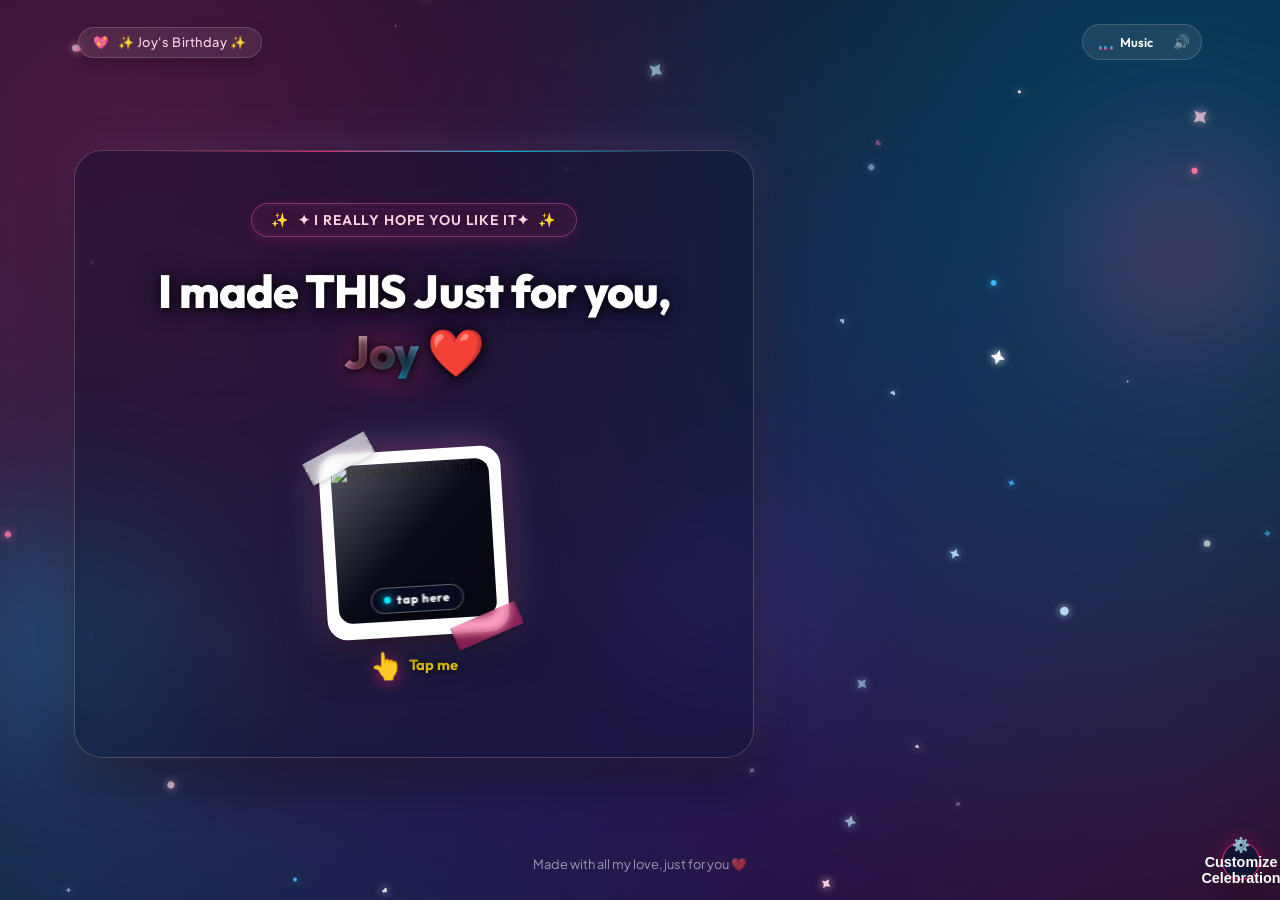
==== commit 4dc3b0dc: "feat: enhance aesthetic and visual clarity - Optimize background overlay and glassmorphism for bette" ====
--- a/index.html
+++ b/index.html
@@ -17,6 +17,11 @@
   <meta property="og:type" content="website" />
   <meta property="og:image" content="images/background.jpg" />
   <meta name="twitter:card" content="summary_large_image" />
+
+  <!-- Google Fonts for Birthday Theme & Glowing Script Finale -->
+  <link rel="preconnect" href="https://fonts.googleapis.com">
+  <link rel="preconnect" href="https://fonts.gstatic.com" crossorigin>
+  <link href="https://fonts.googleapis.com/css2?family=Great+Vibes&family=JetBrains+Mono:wght@400;500;600&family=Outfit:wght@300;400;500;600;700;800;900&family=Plus+Jakarta+Sans:ital,wght@0,300;0,400;0,500;0,600;0,700;1,400&family=Playfair+Display:ital,wght@0,600;1,600&display=swap" rel="stylesheet">
 
   <link rel="stylesheet" href="style.css" />
 </head>
@@ -283,46 +288,49 @@
            =================================================================== -->
       <section id="pageChapter4" class="experience-page finale-page" data-chapter="4" style="display: none;">
         <div class="finale-atmosphere-wrap">
-          <!-- Floating Romantic Backdrop Glows -->
-          <div class="finale-glow-radial finale-glow-top"></div>
-          <div class="finale-glow-radial finale-glow-bottom"></div>
+          <!-- Ambient Glowing Blue Light Aura (Top & Bottom) -->
+          <div class="finale-glow-radial finale-ambient-aura-top"></div>
+          <div class="finale-glow-radial finale-ambient-aura-bottom"></div>
 
           <!-- Main Cinematic Finale Card -->
           <div class="finale-card-stage">
-            <!-- Subtle chapter back control -->
+            <!-- Subtle chapter back control & Standalone link -->
             <div class="finale-back-nav">
               <button type="button" class="finale-back-btn" id="backToPage3FromFinaleBtn" aria-label="Back to Love Notes">
                 <span id="finaleBackBtnText">← Back to Love Notes</span>
               </button>
+              <a href="finale.html" target="_blank" class="finale-standalone-link" title="Open Full Single-File Finale Page">
+                <span>⛶ Open Standalone Page</span>
+              </a>
             </div>
 
             <div class="finale-content-center">
-              <!-- Top Title & Subtitle (Positioned cleanly above the 3D Canvas) -->
+              <!-- 2. Main Header: Glowing, elegant script font "I Love You" -->
               <div class="finale-header-group">
-                <div class="finale-sparkle-pill">
-                  <span class="sparkle-icon">✨</span>
-                  <span id="finaleSparklePillText">My Endless Birthday Wish For You</span>
-                  <span class="sparkle-icon">✨</span>
+                <h1 class="finale-script-title" id="finaleMainTitle">I Love You</h1>
+              </div>
+
+              <!-- 3. Central Animation: 3D-Style Heart & Glowing Platform / Portal Effect -->
+              <div class="finale-3d-heart-container" id="finale3DHeartContainer">
+                <!-- Glowing platform / portal effect below the heart casting upward blue light -->
+                <div class="finale-portal-platform" aria-hidden="true">
+                  <div class="finale-portal-upward-light"></div>
+                  <div class="finale-portal-ring-outer"></div>
+                  <div class="finale-portal-ring-middle"></div>
+                  <div class="finale-portal-core-glow"></div>
                 </div>
-                <div class="finale-title-block">
-                  <h1 class="finale-title-text" id="finaleMainTitle">I LOVE YOU</h1>
-                  <span class="finale-infinity-badge" id="finaleInfinityBadgeText">∞ ALWAYS & FOREVER ∞</span>
-                </div>
-              </div>
-
-              <!-- Interactive Flat Glowing Particle-Burst Heart Centerpiece -->
-              <div class="finale-3d-heart-container" id="finale3DHeartContainer">
-                <div class="finale-heart-halo"></div>
-                <canvas id="finaleCanvas" class="finale-3d-canvas" aria-label="Interactive Glowing Heart"></canvas>
+
+                <canvas id="finaleCanvas" class="finale-3d-canvas" aria-label="Interactive 3D Glowing Particle Heart"></canvas>
+
                 <!-- Subtle touch/drag interaction hint badge -->
                 <div class="finale-interactive-hint" id="finaleInteractiveHint">
                   <span class="hint-icon">✦</span>
-                  <span class="hint-text">Drag or swipe to tilt • Tap to pulse</span>
+                  <span class="hint-text">Drag to rotate 3D heart</span>
                   <span class="hint-icon">✦</span>
                 </div>
               </div>
 
-              <!-- Emotional Closing Passage (Positioned cleanly below the 3D Canvas) -->
+              <!-- Emotional Closing Passage (Positioned cleanly below the 3D heart) -->
               <div class="finale-quote-box">
                 <p class="finale-quote-text" id="finaleClosingQuote">
                   "No matter how many birthdays come and go, every single second with you will always remain my favorite chapter. Thank you for being my peace, my smile, and my greatest adventure. Happy Birthday, my love."
@@ -1027,11 +1035,11 @@
             </div>
 
             <div class="form-group">
-              <label for="confettiAmountSelect">Confetti Amount</label>
+              <label for="confettiAmountSelect">Confetti Amount & Density</label>
               <select id="confettiAmountSelect" class="form-input">
-                <option value="low">Subtle (70 confetti)</option>
-                <option value="normal" selected>Festive (180 confetti)</option>
-                <option value="high">Grand Confetti Blast (350 confetti)</option>
+                <option value="low">Subtle (30 confetti - High Readability)</option>
+                <option value="normal" selected>Balanced Margins & Sides (55 confetti)</option>
+                <option value="high">Celebration Shower (90 confetti)</option>
               </select>
             </div>
 
--- a/style.css
+++ b/style.css
@@ -24,13 +24,13 @@
   --glow-blue: 0 0 25px rgba(0, 210, 255, 0.5), 0 0 50px rgba(0, 210, 255, 0.25);
   --glow-hybrid: 0 0 35px rgba(255, 42, 122, 0.35), 0 0 45px rgba(0, 210, 255, 0.35);
 
-  /* Glassmorphism */
-  --glass-bg: rgba(11, 17, 44, 0.65);
-  --glass-border: rgba(255, 255, 255, 0.15);
-  --glass-highlight: rgba(255, 255, 255, 0.22);
+  /* Glassmorphism - Translucent to let background photo shine through */
+  --glass-bg: rgba(11, 17, 44, 0.40);
+  --glass-border: rgba(255, 255, 255, 0.20);
+  --glass-highlight: rgba(255, 255, 255, 0.28);
   
-  /* Configurable Intensity & Opacity */
-  --overlay-opacity: 0.72;
+  /* Configurable Intensity & Opacity - Transparent default so background photo is visible */
+  --overlay-opacity: 0.32;
   --gradient-intensity: 1;
 
   --font-display: 'Outfit', -apple-system, BlinkMacSystemFont, 'Segoe UI', Roboto, sans-serif;
@@ -93,25 +93,33 @@
   background-repeat: no-repeat;
   transition: opacity 1.2s cubic-bezier(0.16, 1, 0.3, 1), transform 1.2s ease;
   will-change: transform, opacity;
-}
-
-/* Dreamy Animated Mesh Gradient (Used alone or as blend overlay) */
+  z-index: 1;
+}
+
+/* Dreamy Animated Mesh Gradient (Transparent color glimmers that do NOT occlude the photo) */
 .bg-gradient-mesh {
   position: absolute;
   top: -20%;
   left: -20%;
   width: 140%;
   height: 140%;
-  background: radial-gradient(circle at 20% 25%, rgba(255, 42, 122, 0.85) 0%, transparent 45%),
-              radial-gradient(circle at 80% 30%, rgba(0, 210, 255, 0.8) 0%, transparent 45%),
-              radial-gradient(circle at 50% 75%, rgba(121, 40, 202, 0.75) 0%, transparent 55%),
-              radial-gradient(circle at 85% 85%, rgba(255, 0, 85, 0.6) 0%, transparent 40%),
-              radial-gradient(circle at 15% 80%, rgba(56, 189, 248, 0.6) 0%, transparent 40%),
-              linear-gradient(135deg, #090e24 0%, #10163a 50%, #060919 100%);
+  background: radial-gradient(circle at 20% 25%, rgba(255, 42, 122, 0.55) 0%, transparent 45%),
+              radial-gradient(circle at 80% 30%, rgba(0, 210, 255, 0.5) 0%, transparent 45%),
+              radial-gradient(circle at 50% 75%, rgba(121, 40, 202, 0.45) 0%, transparent 55%),
+              radial-gradient(circle at 85% 85%, rgba(255, 0, 85, 0.35) 0%, transparent 40%),
+              radial-gradient(circle at 15% 80%, rgba(56, 189, 248, 0.35) 0%, transparent 40%);
   filter: blur(55px);
   animation: meshDrift 22s ease-in-out infinite alternate;
-  opacity: 0.95;
+  opacity: 0.65;
   transition: opacity 0.8s ease;
+  z-index: 2;
+  mix-blend-mode: screen;
+}
+
+/* When a background picture is active, make the mesh gradient a soft celestial accent */
+body.has-bg-image .bg-gradient-mesh,
+#bgWrapper.has-bg-image .bg-gradient-mesh {
+  opacity: 0.28;
 }
 
 @keyframes meshDrift {
@@ -126,7 +134,7 @@
   }
 }
 
-/* Semi-transparent Pink/Blue Gradient Overlay */
+/* Transparent Tint Overlay (Crisp & Translucent so photo is clearly visible) */
 .bg-overlay {
   position: absolute;
   top: 0;
@@ -135,14 +143,15 @@
   height: 100%;
   background: linear-gradient(
     145deg,
-    rgba(11, 17, 44, calc(var(--overlay-opacity) * 1.15)) 0%,
-    rgba(25, 18, 52, calc(var(--overlay-opacity) * 0.95)) 40%,
-    rgba(11, 26, 56, calc(var(--overlay-opacity) * 1.05)) 75%,
-    rgba(9, 14, 36, calc(var(--overlay-opacity) * 1.2)) 100%
+    rgba(8, 12, 32, calc(var(--overlay-opacity) * 0.75)) 0%,
+    rgba(18, 12, 38, calc(var(--overlay-opacity) * 0.55)) 40%,
+    rgba(8, 18, 42, calc(var(--overlay-opacity) * 0.65)) 75%,
+    rgba(6, 10, 26, calc(var(--overlay-opacity) * 0.8)) 100%
   );
-  backdrop-filter: blur(10px);
-  -webkit-backdrop-filter: blur(10px);
+  backdrop-filter: none;
+  -webkit-backdrop-filter: none;
   transition: opacity 0.6s ease;
+  z-index: 3;
 }
 
 /* Glowing floating orbs */
@@ -151,8 +160,9 @@
   border-radius: 50%;
   filter: blur(60px);
   pointer-events: none;
-  opacity: 0.6;
+  opacity: 0.45;
   animation: floatOrb 18s ease-in-out infinite;
+  z-index: 4;
 }
 
 .orb-pink {
@@ -194,7 +204,8 @@
   }
 }
 
-/* Canvas for Particles & Confetti */
+/* Canvas for Ambient Particles & Celebration Confetti
+   Positioned in the background layer (z-index: 1) so words & cards (z-index: 2+) remain 100% readable! */
 #particlesCanvas,
 #confettiCanvas {
   position: fixed;
@@ -203,14 +214,7 @@
   width: 100%;
   height: 100%;
   pointer-events: none;
-}
-
-#particlesCanvas {
   z-index: 1;
-}
-
-#confettiCanvas {
-  z-index: 99;
 }
 
 /* ==========================================================================
@@ -519,6 +523,37 @@
   height: 1px;
   background: linear-gradient(90deg, transparent, var(--color-pink-primary), var(--color-blue-primary), transparent);
   opacity: 0.85;
+}
+
+/* Translucent Card Glassmorphism for Background Photo Visibility */
+body.has-bg-image .countdown-card,
+body.has-bg-image .page-chapter-card,
+body.has-bg-image .finale-atmosphere-wrap {
+  background: rgba(8, 13, 34, 0.38);
+  backdrop-filter: blur(10px);
+  -webkit-backdrop-filter: blur(10px);
+  border-color: rgba(255, 255, 255, 0.22);
+}
+
+body.has-bg-image .celebration-card-inner,
+body.has-bg-image .love-note-letter-card,
+body.has-bg-image .memory-card {
+  background: rgba(10, 16, 42, 0.38);
+  backdrop-filter: blur(8px);
+  -webkit-backdrop-filter: blur(8px);
+}
+
+/* Crystal-clear typography contrast over transparent backgrounds */
+.opening-message,
+.celebration-title,
+.celebration-message,
+.chapter-header-center h2,
+.memory-card-title,
+.memory-card-caption,
+.love-note-text,
+.finale-title-text,
+.finale-quote-text {
+  text-shadow: 0 2px 10px rgba(0, 0, 0, 0.85), 0 0 24px rgba(0, 0, 0, 0.55);
 }
 
 /* ==========================================================================
@@ -4375,10 +4410,49 @@
   touch-action: pan-y pinch-zoom;
   user-select: none;
   -webkit-user-select: none;
+  transform-origin: center center;
+  transition: transform 0.2s cubic-bezier(0.16, 1, 0.3, 1), filter 0.2s ease;
 }
 
 .finale-3d-heart-container:active {
   cursor: grabbing;
+}
+
+/* Tactile Pulse Scale Animation on Tap */
+.finale-3d-heart-container.heart-tapped-pulse,
+#finale3DHeartContainer.heart-tapped-pulse {
+  animation: heartContainerTapPulse 0.58s cubic-bezier(0.175, 0.885, 0.32, 1.275) both;
+}
+
+@keyframes heartContainerTapPulse {
+  0% {
+    transform: scale(1);
+    filter: drop-shadow(0 0 0 rgba(255, 42, 122, 0));
+  }
+  25% {
+    transform: scale(1.085);
+    filter: drop-shadow(0 0 35px rgba(255, 42, 122, 0.75)) drop-shadow(0 0 50px rgba(0, 210, 255, 0.55));
+  }
+  50% {
+    transform: scale(0.97);
+    filter: drop-shadow(0 0 25px rgba(255, 42, 122, 0.45));
+  }
+  75% {
+    transform: scale(1.025);
+    filter: drop-shadow(0 0 15px rgba(0, 210, 255, 0.35));
+  }
+  100% {
+    transform: scale(1);
+    filter: drop-shadow(0 0 0 rgba(255, 42, 122, 0));
+  }
+}
+
+.finale-3d-heart-container.heart-tapped-pulse .finale-heart-halo,
+#finale3DHeartContainer.heart-tapped-pulse .finale-heart-halo {
+  opacity: 0.95;
+  transform: scale(1.35);
+  filter: blur(45px) brightness(1.5);
+  transition: opacity 0.25s ease, transform 0.25s ease;
 }
 
 .finale-3d-canvas {
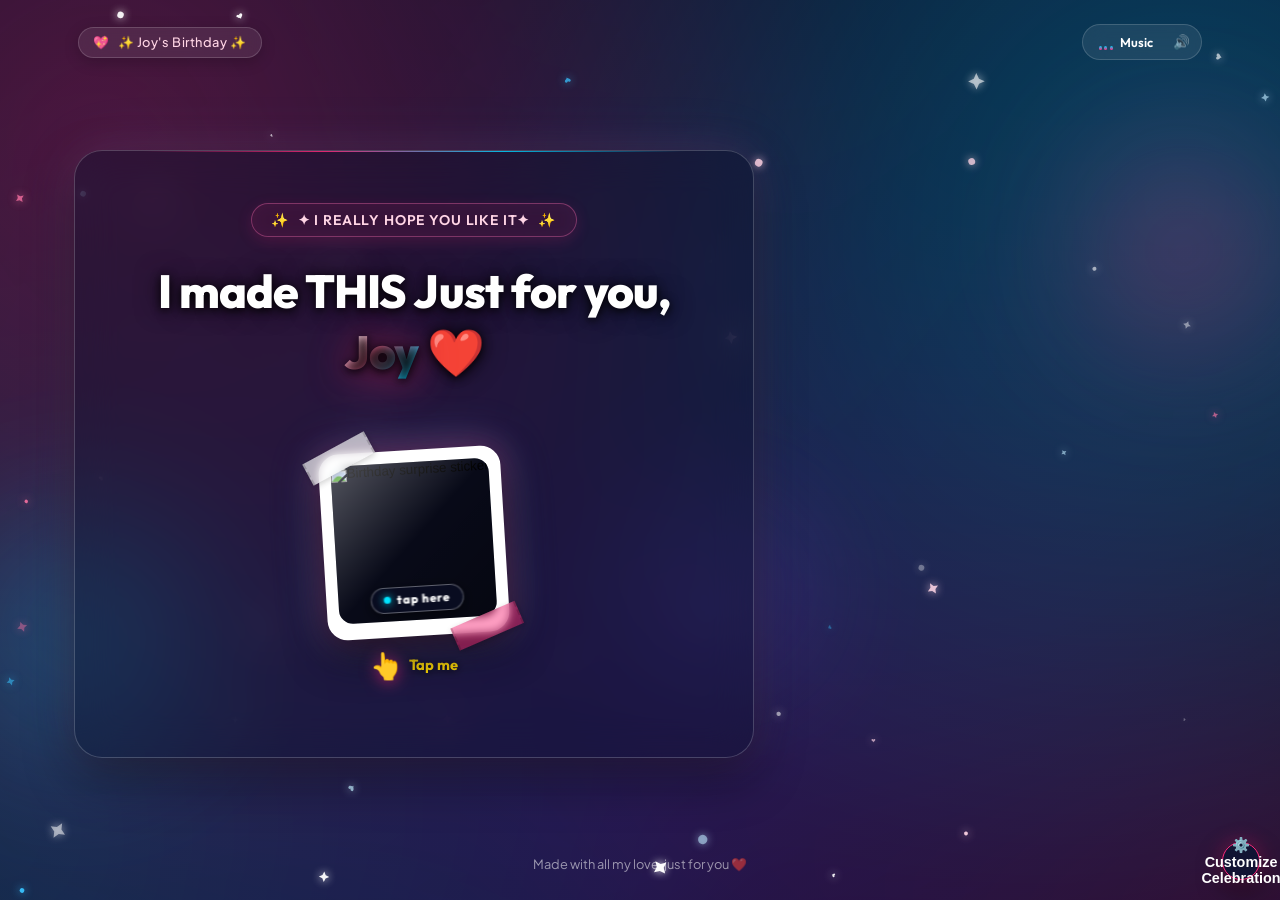
==== commit c2316497: "feat(memories): enhance scrapbook and lightbox - Enable drag-and-drop support for memory cards - Red" ====
--- a/index.html
+++ b/index.html
@@ -213,6 +213,10 @@
               <span class="chapter-tag-pill" id="page2Tag">CHAPTER 2</span>
               <h2 class="chapter-title" id="page2Title">OUR MEMORIES ❤️</h2>
               <p class="chapter-subtitle" id="page2Subtitle">A visual scrapbook of every smile, road trip, and sweet adventure we've shared</p>
+              <div class="memories-drag-hint" id="memoriesDragHint">
+                <span class="drag-hint-icon">✋</span>
+                <span>Drag & drop any photo to organize and rearrange your scrapbook!</span>
+              </div>
             </div>
           </div>
 
@@ -1438,11 +1442,19 @@
     </div>
   </div>
 
-  <!-- LIGHTBOX MODAL FOR MEMORIES -->
-  <div id="lightboxModal" class="lightbox-modal">
+  <!-- LIGHTBOX MODAL FOR MEMORIES (Frameless pop-up with messages below) -->
+  <div id="lightboxModal" class="lightbox-modal" role="dialog" aria-modal="true" aria-label="Memory photo preview">
+    <button type="button" id="closeLightboxBtn" class="lightbox-close-btn" aria-label="Close preview">&times;</button>
     <div class="lightbox-content">
       <img id="lightboxImg" class="lightbox-img" src="" alt="Memory preview" />
-      <div id="lightboxCaption" class="lightbox-caption"></div>
+      <div id="lightboxInfo" class="lightbox-info-box">
+        <div class="lightbox-badge-row">
+          <span id="lightboxHighlightBadge" class="lightbox-highlight-badge" style="display: none;">⭐ Highlighted Memory</span>
+          <span id="lightboxDate" class="lightbox-date-pill" style="display: none;"></span>
+        </div>
+        <h3 id="lightboxTitle" class="lightbox-title"></h3>
+        <p id="lightboxCaption" class="lightbox-caption"></p>
+      </div>
     </div>
   </div>
 
--- a/style.css
+++ b/style.css
@@ -529,31 +529,41 @@
 body.has-bg-image .countdown-card,
 body.has-bg-image .page-chapter-card,
 body.has-bg-image .finale-atmosphere-wrap {
-  background: rgba(8, 13, 34, 0.38);
+  background: rgba(8, 13, 34, 0.42);
+  backdrop-filter: blur(12px);
+  -webkit-backdrop-filter: blur(12px);
+  border-color: rgba(255, 255, 255, 0.22);
+}
+
+body.has-bg-image .celebration-card-inner {
+  background: rgba(10, 16, 44, 0.76) !important;
+  backdrop-filter: blur(14px);
+  -webkit-backdrop-filter: blur(14px);
+  border-color: rgba(255, 255, 255, 0.24);
+}
+
+body.has-bg-image .love-note-letter-card {
+  background: rgba(10, 16, 42, 0.65);
   backdrop-filter: blur(10px);
   -webkit-backdrop-filter: blur(10px);
-  border-color: rgba(255, 255, 255, 0.22);
-}
-
-body.has-bg-image .celebration-card-inner,
-body.has-bg-image .love-note-letter-card,
+}
+
 body.has-bg-image .memory-card {
-  background: rgba(10, 16, 42, 0.38);
-  backdrop-filter: blur(8px);
-  -webkit-backdrop-filter: blur(8px);
-}
-
-/* Crystal-clear typography contrast over transparent backgrounds */
+  background: rgba(8, 12, 32, 0.22) !important;
+  backdrop-filter: blur(12px) !important;
+  -webkit-backdrop-filter: blur(12px) !important;
+  border-color: rgba(255, 255, 255, 0.16) !important;
+}
+
+/* Crystal-clear typography contrast (Applied ONLY to solid text, NOT to transparent gradient-clipped text) */
 .opening-message,
-.celebration-title,
 .celebration-message,
 .chapter-header-center h2,
 .memory-card-title,
 .memory-card-caption,
 .love-note-text,
-.finale-title-text,
 .finale-quote-text {
-  text-shadow: 0 2px 10px rgba(0, 0, 0, 0.85), 0 0 24px rgba(0, 0, 0, 0.55);
+  text-shadow: 0 2px 10px rgba(0, 0, 0, 0.95), 0 0 24px rgba(0, 0, 0, 0.75);
 }
 
 /* ==========================================================================
@@ -1373,62 +1383,82 @@
 }
 
 .celebration-eyebrow {
+  display: inline-flex;
+  align-items: center;
+  gap: 0.5rem;
+  padding: 0.4rem 1.25rem;
+  background: rgba(12, 18, 48, 0.88);
+  border: 1.5px solid rgba(0, 210, 255, 0.7);
+  border-radius: 9999px;
   font-family: var(--font-display);
-  font-size: clamp(1.2rem, 4vw, 1.6rem);
+  font-size: clamp(0.95rem, 3.2vw, 1.25rem);
   font-weight: 800;
-  letter-spacing: 0.12em;
-  color: var(--color-blue-primary);
-  text-shadow: 0 0 18px rgba(0, 210, 255, 0.8);
-  margin-bottom: 0.5rem;
+  letter-spacing: 0.08em;
+  text-transform: uppercase;
+  color: #38bdf8;
+  text-shadow: 0 0 12px rgba(56, 189, 248, 0.95);
+  box-shadow: 0 6px 20px rgba(0, 0, 0, 0.65), 0 0 25px rgba(0, 210, 255, 0.4);
+  backdrop-filter: blur(12px);
+  -webkit-backdrop-filter: blur(12px);
+  margin-bottom: 0.85rem;
   animation: bounceSubtle 2s ease-in-out infinite;
 }
 
 @keyframes bounceSubtle {
   0%, 100% { transform: translateY(0); }
-  50% { transform: translateY(-6px); }
+  50% { transform: translateY(-5px); }
 }
 
 .celebration-title {
   font-family: var(--font-display);
-  font-size: clamp(2rem, 7vw, 3.4rem);
+  font-size: clamp(2.2rem, 7.5vw, 3.8rem);
   font-weight: 900;
   line-height: 1.15;
   margin-bottom: 1.25rem;
-  background: linear-gradient(135deg, #ffffff 15%, var(--color-pink-light) 45%, var(--color-blue-primary) 85%);
+  background: linear-gradient(135deg, #ffffff 10%, #ff80bf 48%, #38bdf8 88%);
   -webkit-background-clip: text;
   -webkit-text-fill-color: transparent;
-  filter: drop-shadow(0 0 25px rgba(255, 42, 122, 0.55));
+  color: #ffffff;
+  filter: drop-shadow(0 2px 5px rgba(0, 0, 0, 0.95))
+          drop-shadow(0 0 20px rgba(255, 42, 122, 0.85))
+          drop-shadow(0 0 35px rgba(0, 210, 255, 0.7));
+  text-shadow: none !important;
 }
 
 .celebration-surprise-intro {
   font-family: var(--font-display);
-  font-size: clamp(1.05rem, 3.5vw, 1.35rem);
-  font-weight: 600;
-  color: var(--color-blue-baby);
+  font-size: clamp(1.1rem, 3.4vw, 1.4rem);
+  font-weight: 700;
+  color: #ffffff;
   letter-spacing: 0.02em;
-  margin: -0.25rem 0 0.85rem;
-  text-shadow: 0 0 15px rgba(0, 210, 255, 0.5);
+  margin: -0.25rem 0 1rem;
+  text-shadow: 0 2px 8px rgba(0, 0, 0, 0.95), 0 0 18px rgba(0, 210, 255, 0.85);
   animation: pulseSubtle 3s ease-in-out infinite;
 }
 
 .celebration-card-inner {
-  background: rgba(14, 21, 51, 0.75);
-  border: 1px solid rgba(255, 255, 255, 0.15);
-  border-radius: 20px;
-  padding: 1.5rem;
+  background: rgba(12, 18, 48, 0.82) !important;
+  border: 1.5px solid rgba(255, 255, 255, 0.22) !important;
+  border-radius: 22px;
+  padding: 1.6rem;
   margin: 1rem 0 1.5rem;
-  box-shadow: 0 10px 30px rgba(0, 0, 0, 0.4),
-              inset 0 0 20px rgba(255, 42, 122, 0.15);
+  box-shadow: 0 15px 45px rgba(0, 0, 0, 0.65),
+              0 0 30px rgba(255, 42, 122, 0.25),
+              inset 0 0 20px rgba(255, 42, 122, 0.15) !important;
+  backdrop-filter: blur(16px) !important;
+  -webkit-backdrop-filter: blur(16px) !important;
   position: relative;
-  max-width: 540px;
+  max-width: 580px;
 }
 
 .celebration-message {
-  font-size: clamp(1rem, 3.2vw, 1.2rem);
-  line-height: 1.65;
-  color: #f8fafc;
+  font-size: clamp(1.05rem, 3.2vw, 1.25rem);
+  line-height: 1.75;
+  color: #ffffff !important;
   font-family: var(--font-serif);
   font-style: italic;
+  font-weight: 500;
+  text-shadow: 0 2px 8px rgba(0, 0, 0, 0.95);
   position: relative;
   z-index: 1;
 }
@@ -1995,7 +2025,7 @@
   aspect-ratio: 1/1;
   border-radius: 12px;
   overflow: hidden;
-  background: #111736;
+  background: transparent;
   position: relative;
 }
 
@@ -2536,45 +2566,137 @@
   margin-top: 1rem;
 }
 
-/* Lightbox Modal for Photos */
+/* ==========================================================================
+   POP-UP LIGHTBOX: FULL PICTURE (NO FRAME) WITH WRITTEN MESSAGES BELOW
+   ========================================================================== */
 .lightbox-modal {
   position: fixed;
   inset: 0;
-  background: rgba(0, 0, 0, 0.9);
-  backdrop-filter: blur(12px);
-  z-index: 150;
+  background: rgba(3, 6, 20, 0.95);
+  backdrop-filter: blur(18px);
+  -webkit-backdrop-filter: blur(18px);
+  z-index: 200;
   display: none;
   align-items: center;
   justify-content: center;
-  padding: 1.5rem;
+  padding: 1.5rem 1rem;
+  overflow-y: auto;
 }
 
 .lightbox-modal.active {
   display: flex;
 }
 
+.lightbox-close-btn {
+  position: fixed;
+  top: 1.25rem;
+  right: 1.25rem;
+  width: 44px;
+  height: 44px;
+  border-radius: 50%;
+  background: rgba(14, 21, 51, 0.85);
+  border: 1.5px solid rgba(255, 255, 255, 0.35);
+  color: #ffffff;
+  font-size: 1.6rem;
+  cursor: pointer;
+  display: flex;
+  align-items: center;
+  justify-content: center;
+  box-shadow: 0 4px 18px rgba(0, 0, 0, 0.6);
+  transition: all 0.2s cubic-bezier(0.16, 1, 0.3, 1);
+  z-index: 220;
+}
+
+.lightbox-close-btn:hover {
+  background: #ff0055;
+  border-color: #ff0055;
+  transform: scale(1.1);
+  box-shadow: 0 0 20px rgba(255, 0, 85, 0.6);
+}
+
 .lightbox-content {
+  max-width: 92vw;
+  max-height: 92vh;
+  position: relative;
+  display: flex;
+  flex-direction: column;
+  align-items: center;
+  justify-content: center;
+  gap: 1rem;
+  animation: modalPop 0.3s cubic-bezier(0.16, 1, 0.3, 1) forwards;
+}
+
+/* The picture pops up to the screen in full with NO frame holding it */
+.lightbox-img {
   max-width: 90vw;
-  max-height: 85vh;
-  position: relative;
+  max-height: 64vh;
+  object-fit: contain;
+  border: none !important; /* NO FRAME HOLDING IT in pop up mode */
+  border-radius: 14px;
+  box-shadow: 0 25px 80px rgba(0, 0, 0, 0.95),
+              0 0 45px rgba(255, 42, 122, 0.35);
+  background: transparent !important;
+  padding: 0 !important;
+  display: block;
+}
+
+/* Written words or messages appear below the picture */
+.lightbox-info-box {
+  max-width: 680px;
+  width: 100%;
+  text-align: center;
   display: flex;
   flex-direction: column;
   align-items: center;
-}
-
-.lightbox-img {
-  max-width: 100%;
-  max-height: 75vh;
-  border-radius: 16px;
-  border: 1px solid rgba(255, 255, 255, 0.2);
-  box-shadow: 0 10px 40px rgba(0, 0, 0, 0.8);
+  gap: 0.5rem;
+  padding: 0 1rem;
+}
+
+.lightbox-badge-row {
+  display: flex;
+  align-items: center;
+  gap: 0.65rem;
+  flex-wrap: wrap;
+  justify-content: center;
+}
+
+.lightbox-highlight-badge {
+  display: inline-flex;
+  align-items: center;
+  gap: 0.35rem;
+  background: rgba(255, 215, 0, 0.2);
+  border: 1px solid #ffd700;
+  color: #ffd700;
+  border-radius: 9999px;
+  padding: 0.25rem 0.85rem;
+  font-size: 0.82rem;
+  font-weight: 700;
+  box-shadow: 0 0 18px rgba(255, 215, 0, 0.45);
+}
+
+.lightbox-date-pill {
+  color: #7dd3fc;
+  font-size: 0.86rem;
+  font-weight: 600;
+  text-shadow: 0 1px 6px rgba(0, 0, 0, 0.8);
+}
+
+.lightbox-title {
+  font-family: var(--font-display);
+  font-size: clamp(1.3rem, 4vw, 1.85rem);
+  font-weight: 800;
+  color: #ffffff;
+  margin: 0;
+  text-shadow: 0 2px 12px rgba(0, 0, 0, 0.95), 0 0 20px rgba(255, 42, 122, 0.6);
 }
 
 .lightbox-caption {
-  margin-top: 1rem;
-  font-size: 1rem;
-  color: #ffffff;
-  text-align: center;
+  font-family: var(--font-body);
+  font-size: clamp(1rem, 3.2vw, 1.22rem);
+  line-height: 1.65;
+  color: #f1f5f9;
+  text-shadow: 0 2px 10px rgba(0, 0, 0, 0.95);
+  margin: 0;
 }
 
 /* Utility Animations */
@@ -3668,27 +3790,100 @@
   transition: all 0.5s cubic-bezier(0.16, 1, 0.3, 1);
 }
 
+.memories-drag-hint {
+  display: inline-flex;
+  align-items: center;
+  gap: 0.5rem;
+  padding: 0.4rem 1.15rem;
+  background: rgba(0, 210, 255, 0.12);
+  border: 1px dashed rgba(0, 210, 255, 0.55);
+  border-radius: 9999px;
+  color: #7dd3fc;
+  font-size: 0.84rem;
+  font-weight: 600;
+  margin-top: 0.75rem;
+  box-shadow: 0 4px 15px rgba(0, 0, 0, 0.35);
+  animation: pulseSubtle 3s infinite;
+}
+
+.drag-hint-icon {
+  font-size: 1rem;
+}
+
 .memory-card {
   position: relative;
-  background: rgba(14, 20, 46, 0.85);
-  border: 2px solid rgba(255, 255, 255, 0.15);
+  background: rgba(14, 20, 46, 0.28) !important;
+  backdrop-filter: blur(12px) !important;
+  -webkit-backdrop-filter: blur(12px) !important;
+  border: 1px solid rgba(255, 255, 255, 0.18) !important;
   border-radius: 20px;
   overflow: hidden;
-  box-shadow: 0 12px 36px rgba(0, 0, 0, 0.45),
-              0 0 25px rgba(255, 42, 122, 0.1);
-  transition: transform 0.45s cubic-bezier(0.16, 1, 0.3, 1),
-              box-shadow 0.45s cubic-bezier(0.16, 1, 0.3, 1),
-              filter 0.45s ease,
-              opacity 0.45s ease,
-              border-color 0.45s ease;
+  box-shadow: 0 10px 32px rgba(0, 0, 0, 0.35),
+              0 0 20px rgba(255, 42, 122, 0.08);
+  transition: transform 0.3s cubic-bezier(0.16, 1, 0.3, 1),
+              box-shadow 0.3s cubic-bezier(0.16, 1, 0.3, 1),
+              filter 0.3s ease,
+              opacity 0.3s ease,
+              border-color 0.3s ease;
   transform-origin: center center;
   z-index: 1;
+  cursor: grab;
+  user-select: none;
+}
+
+.memory-card:active {
+  cursor: grabbing;
 }
 
 .memory-card:hover {
   transform: translateY(-6px) scale(1.02);
   box-shadow: 0 20px 50px rgba(0, 0, 0, 0.6),
               0 0 35px rgba(255, 42, 122, 0.25);
+}
+
+.memory-drag-handle {
+  position: absolute;
+  top: 10px;
+  right: 10px;
+  z-index: 10;
+  background: rgba(10, 16, 42, 0.85);
+  border: 1px solid rgba(255, 255, 255, 0.3);
+  border-radius: 9999px;
+  padding: 0.22rem 0.65rem;
+  display: inline-flex;
+  align-items: center;
+  gap: 0.35rem;
+  font-size: 0.72rem;
+  font-weight: 700;
+  color: #cbd5e1;
+  cursor: grab;
+  backdrop-filter: blur(8px);
+  -webkit-backdrop-filter: blur(8px);
+  transition: all 0.2s ease;
+  box-shadow: 0 2px 8px rgba(0, 0, 0, 0.5);
+}
+
+.memory-drag-handle:hover {
+  background: rgba(0, 210, 255, 0.25);
+  border-color: #38bdf8;
+  color: #ffffff;
+  transform: scale(1.05);
+}
+
+.memory-card.is-dragging {
+  opacity: 0.45 !important;
+  transform: scale(0.96) !important;
+  border: 2px dashed #00d2ff !important;
+  box-shadow: 0 0 30px rgba(0, 210, 255, 0.6) !important;
+  cursor: grabbing !important;
+  z-index: 95 !important;
+}
+
+.memory-card.drag-over {
+  border-color: #ffd700 !important;
+  box-shadow: 0 0 35px rgba(255, 215, 0, 0.75), 0 16px 45px rgba(0, 0, 0, 0.7) !important;
+  transform: scale(1.04) translateY(-4px) !important;
+  z-index: 90 !important;
 }
 
 /* Scrapbook tilt variations */
@@ -3726,15 +3921,50 @@
   padding: 1rem;
 }
 
+/* TRANSPARENT PICTURE FRAMES: Clear transparent frame with delicate glass border */
 .memory-media-wrap,
 .memory-img-wrap,
-.memory-video-wrap {
+.memory-video-wrap,
+#pageChapter2 .memory-media-wrap,
+#pageChapter2 .memory-img-wrap,
+#pageChapter2 .memory-video-wrap {
   width: 100%;
   border-radius: 14px;
   overflow: hidden;
-  background: #060919;
+  background: transparent !important;
   position: relative;
   aspect-ratio: 4 / 3;
+  display: flex;
+  align-items: center;
+  justify-content: center;
+  border: 1.5px solid rgba(255, 255, 255, 0.22) !important;
+  box-shadow: 0 4px 18px rgba(0, 0, 0, 0.25);
+  padding: 4px;
+  box-sizing: border-box;
+}
+
+.memory-card.is-highlight-memory .memory-img-wrap,
+.memory-card.is-highlight-memory .memory-video-wrap,
+#pageChapter2 .memory-card.is-highlight-memory .memory-img-wrap,
+#pageChapter2 .memory-card.is-highlight-memory .memory-video-wrap {
+  border: 1.5px solid rgba(255, 215, 0, 0.65) !important;
+  box-shadow: 0 0 20px rgba(255, 215, 0, 0.35) !important;
+  background: transparent !important;
+}
+
+#pageChapter2 .page-chapter-card {
+  background: rgba(10, 15, 38, 0.32) !important;
+  backdrop-filter: blur(14px) !important;
+  -webkit-backdrop-filter: blur(14px) !important;
+  border: 1px solid rgba(255, 255, 255, 0.16) !important;
+}
+
+#pageChapter2 .memory-card {
+  background: rgba(12, 18, 44, 0.24) !important;
+  backdrop-filter: blur(12px) !important;
+  -webkit-backdrop-filter: blur(12px) !important;
+  border: 1px solid rgba(255, 255, 255, 0.18) !important;
+  box-shadow: 0 10px 32px rgba(0, 0, 0, 0.35) !important;
 }
 
 .memory-card.size-tall .memory-media-wrap,
@@ -3748,27 +3978,59 @@
   aspect-ratio: 1 / 1;
 }
 
+/* Photos FIT the frame cleanly without getting cropped! */
 .memory-img,
 .memory-img-wrap img {
   width: 100%;
   height: 100%;
-  object-fit: cover;
+  max-width: 100%;
+  max-height: 100%;
+  object-fit: contain !important; /* Fits frame naturally */
   display: block;
+  margin: auto;
+  border-radius: 6px;
   cursor: pointer;
-  transition: transform 0.4s ease;
+  transition: transform 0.35s cubic-bezier(0.16, 1, 0.3, 1);
 }
 
 .memory-card:hover .memory-img,
 .memory-card:hover .memory-img-wrap img {
-  transform: scale(1.04);
+  transform: scale(1.03);
+}
+
+.memory-click-hint {
+  position: absolute;
+  bottom: 8px;
+  right: 8px;
+  background: rgba(10, 16, 42, 0.85);
+  border: 1px solid rgba(255, 255, 255, 0.25);
+  border-radius: 9999px;
+  padding: 0.2rem 0.55rem;
+  font-size: 0.7rem;
+  font-weight: 700;
+  color: #7dd3fc;
+  backdrop-filter: blur(6px);
+  opacity: 0;
+  transform: translateY(4px);
+  transition: all 0.25s ease;
+  pointer-events: none;
+  z-index: 5;
+}
+
+.memory-card:hover .memory-click-hint {
+  opacity: 1;
+  transform: translateY(0);
 }
 
 .memory-video,
 .memory-video-wrap video {
   width: 100%;
   height: 100%;
-  object-fit: cover;
+  max-width: 100%;
+  max-height: 100%;
+  object-fit: contain;
   display: block;
+  border-radius: 6px;
 }
 
 .memory-card-info {
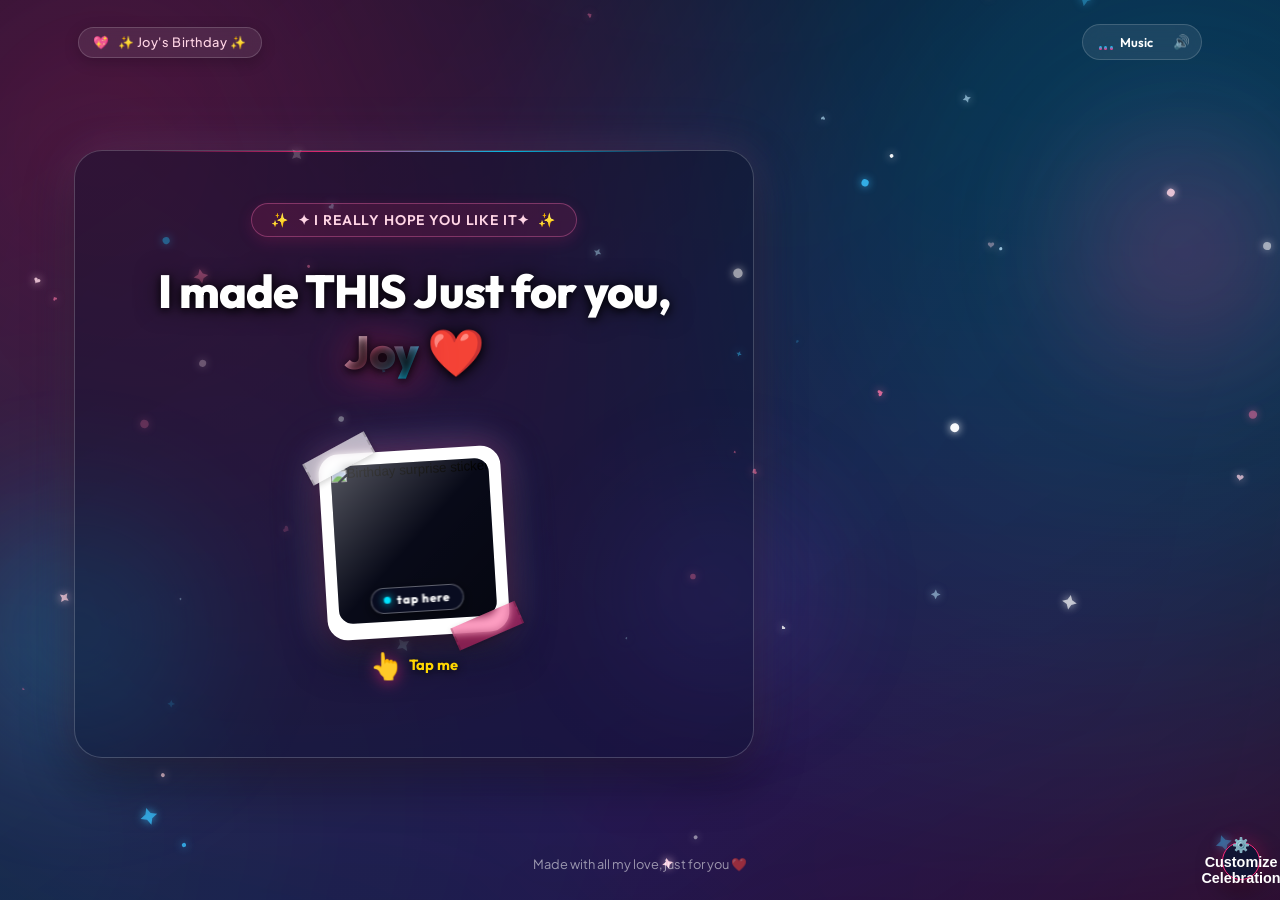
==== commit ce2ad300: "feat(finale): implement cinematic heart rain overlay Added a new full-screen digital heart rain anim" ====
--- a/index.html
+++ b/index.html
@@ -298,13 +298,21 @@
 
           <!-- Main Cinematic Finale Card -->
           <div class="finale-card-stage">
-            <!-- Subtle chapter back control & Standalone link -->
+            <!-- Top Chapter Controls: Back navigation & Standalone Page button -->
             <div class="finale-back-nav">
               <button type="button" class="finale-back-btn" id="backToPage3FromFinaleBtn" aria-label="Back to Love Notes">
                 <span id="finaleBackBtnText">← Back to Love Notes</span>
               </button>
-              <a href="finale.html" target="_blank" class="finale-standalone-link" title="Open Full Single-File Finale Page">
-                <span>⛶ Open Standalone Page</span>
+              <a href="finale.html" target="_blank" rel="noopener noreferrer" class="finale-standalone-btn" id="finaleStandaloneTopBtn" title="Open Fullscreen 3D Scene in a Dedicated Page">
+                <span class="standalone-btn-icon" aria-hidden="true">
+                  <svg width="15" height="15" viewBox="0 0 24 24" fill="none" stroke="currentColor" stroke-width="2.5" stroke-linecap="round" stroke-linejoin="round">
+                    <path d="M18 13v6a2 2 0 0 1-2 2H5a2 2 0 0 1-2-2V8a2 2 0 0 1 2-2h6"></path>
+                    <polyline points="15 3 21 3 21 9"></polyline>
+                    <line x1="10" y1="14" x2="21" y2="3"></line>
+                  </svg>
+                </span>
+                <span class="standalone-btn-text">Open Standalone Page</span>
+                <span class="standalone-btn-badge">FULLSCREEN</span>
               </a>
             </div>
 
@@ -354,6 +362,15 @@
                 </button>
               </div>
 
+              <!-- Dedicated Callout for Standalone Page -->
+              <div class="finale-standalone-action-wrap">
+                <a href="finale.html" target="_blank" rel="noopener noreferrer" class="finale-standalone-hero-btn" id="finaleStandaloneHeroBtn" title="Open Fullscreen 3D Scene in a Dedicated Window">
+                  <span class="hero-standalone-icon">✨</span>
+                  <span class="hero-standalone-label">Open Standalone 3D Finale Page</span>
+                  <span class="hero-standalone-arrow">↗</span>
+                </a>
+              </div>
+
               <div class="finale-mini-options">
                 <button type="button" class="finale-ghost-btn" id="finaleBackToMemoriesBtn">
                   <span>Explore Scrapbook Memories</span>
@@ -375,6 +392,18 @@
       <span id="siteFooterText">Made with all my love, just for you ❤️</span>
     </footer>
 
+  </div>
+
+  <!-- ===================================================================
+       NEW CINEMATIC BLACK HEART RAIN REVEAL OVERLAY
+       Triggered by SHOW ME tap -> Black screen -> Pink/Blue heart digital rain -> Word reveal
+       =================================================================== -->
+  <div id="cinematicHeartRainOverlay" class="cinematic-heart-rain-overlay" style="display: none;" aria-hidden="true">
+    <canvas id="heartRainCanvas" class="heart-rain-canvas"></canvas>
+    <div class="heart-rain-vignette" aria-hidden="true"></div>
+    <div id="heartRainWordContainer" class="heart-rain-word-container" aria-live="polite">
+      <span id="heartRainWord" class="heart-rain-word"></span>
+    </div>
   </div>
 
   <!-- 10-SECOND CINEMATIC THREE-PHOTO HOVERING REVEAL OVERLAY -->
--- a/style.css
+++ b/style.css
@@ -564,6 +564,158 @@
 .love-note-text,
 .finale-quote-text {
   text-shadow: 0 2px 10px rgba(0, 0, 0, 0.95), 0 0 24px rgba(0, 0, 0, 0.75);
+}
+
+/* ==========================================================================
+   NEW SHOW ME CINEMATIC SCREEN: FULL-SCREEN BLACK + DIGITAL HEART RAIN + WORD REVEAL
+   ========================================================================== */
+.cinematic-heart-rain-overlay {
+  position: fixed;
+  inset: 0;
+  width: 100vw;
+  height: 100vh;
+  background: #000000;
+  z-index: 180;
+  display: flex;
+  align-items: center;
+  justify-content: center;
+  opacity: 0;
+  pointer-events: auto;
+  overflow: hidden;
+  transition: opacity 0.75s cubic-bezier(0.16, 1, 0.3, 1);
+}
+
+.cinematic-heart-rain-overlay.active {
+  opacity: 1;
+}
+
+.heart-rain-canvas {
+  position: absolute;
+  inset: 0;
+  width: 100%;
+  height: 100%;
+  display: block;
+}
+
+/* Subtle center radial darkening to preserve readability of the neon words */
+.heart-rain-vignette {
+  position: absolute;
+  inset: 0;
+  background: radial-gradient(circle at center, rgba(0, 0, 0, 0.72) 0%, rgba(0, 0, 0, 0.3) 50%, rgba(0, 0, 0, 0.75) 100%);
+  pointer-events: none;
+  z-index: 2;
+}
+
+.heart-rain-word-container {
+  position: relative;
+  z-index: 5;
+  display: flex;
+  align-items: center;
+  justify-content: center;
+  text-align: center;
+  width: 92vw;
+  max-width: 950px;
+  min-height: 220px;
+  pointer-events: none;
+  user-select: none;
+}
+
+.heart-rain-word {
+  font-family: var(--font-display, "Montserrat", -apple-system, sans-serif);
+  font-size: clamp(3.2rem, 13vw, 7.5rem);
+  font-weight: 900;
+  letter-spacing: 0.08em;
+  text-transform: uppercase;
+  color: #ff3388;
+  opacity: 0;
+  transform: scale(0.86);
+  transition: opacity 0.28s ease-out, transform 0.32s cubic-bezier(0.16, 1, 0.3, 1), filter 0.35s ease;
+  will-change: transform, opacity, filter;
+  text-shadow:
+    0 0 10px #ff3388,
+    0 0 25px #ff1493,
+    0 0 50px #ff007f,
+    0 0 85px rgba(255, 0, 128, 0.85),
+    0 0 130px rgba(255, 20, 147, 0.6);
+}
+
+.heart-rain-word.word-show {
+  opacity: 1;
+  transform: scale(1);
+  animation: heartWordNeonPulse 1.2s ease-in-out infinite alternate;
+}
+
+.heart-rain-word.word-exit {
+  opacity: 0;
+  transform: scale(1.08);
+}
+
+/* Countdown Numbers in Rain: 3, 2, 1 */
+.heart-rain-word.word-countdown {
+  font-size: clamp(5rem, 20vw, 10.5rem);
+  font-weight: 900;
+  color: #ff2a7a;
+  letter-spacing: 0.04em;
+  text-shadow:
+    0 0 15px #ffffff,
+    0 0 30px #ff2a7a,
+    0 0 60px #ff007f,
+    0 0 100px rgba(255, 0, 128, 0.95),
+    0 0 150px rgba(255, 20, 147, 0.85);
+}
+
+/* Impactful final word: JOY */
+.heart-rain-word.word-joy {
+  font-size: clamp(4.4rem, 17vw, 9.8rem);
+  color: #ff1493;
+  letter-spacing: 0.12em;
+  text-shadow:
+    0 0 15px #ffffff,
+    0 0 35px #ff3388,
+    0 0 70px #ff007f,
+    0 0 110px rgba(255, 0, 128, 0.95),
+    0 0 160px rgba(255, 0, 128, 0.85);
+}
+
+/* Big Glowing Pink Heart (Matching same shade and glow as words, NOT an emoji) */
+.heart-rain-word.word-heart {
+  display: inline-flex;
+  align-items: center;
+  justify-content: center;
+  animation: heartRainPulseBeat 1.1s ease-in-out infinite alternate;
+}
+
+.heart-rain-word .neon-heart-svg {
+  width: clamp(5.2rem, 18vw, 10rem);
+  height: clamp(5.2rem, 18vw, 10rem);
+  display: inline-block;
+  vertical-align: middle;
+  fill: #ff2a7a;
+  filter: drop-shadow(0 0 15px #ffffff)
+          drop-shadow(0 0 30px #ff2a7a)
+          drop-shadow(0 0 60px #ff007f)
+          drop-shadow(0 0 100px rgba(255, 0, 128, 0.95))
+          drop-shadow(0 0 150px rgba(255, 20, 147, 0.85));
+}
+
+@keyframes heartRainPulseBeat {
+  0% {
+    transform: scale(0.96);
+    filter: drop-shadow(0 0 20px #ff2a7a) brightness(1);
+  }
+  100% {
+    transform: scale(1.15);
+    filter: drop-shadow(0 0 50px #ff007f) brightness(1.3);
+  }
+}
+
+@keyframes heartWordNeonPulse {
+  0% {
+    filter: drop-shadow(0 0 12px #ff2a7a) brightness(1);
+  }
+  100% {
+    filter: drop-shadow(0 0 30px #ff007f) brightness(1.25);
+  }
 }
 
 /* ==========================================================================
@@ -4592,26 +4744,201 @@
   position: absolute;
   top: 1.5rem;
   left: 1.5rem;
+  right: 1.5rem;
+  display: flex;
+  justify-content: space-between;
+  align-items: center;
+  gap: 1rem;
+  z-index: 10;
+  pointer-events: none;
+}
+
+.finale-back-btn,
+.finale-standalone-btn {
+  pointer-events: auto;
 }
 
 .finale-back-btn {
   background: rgba(255, 255, 255, 0.08);
   border: 1px solid rgba(255, 255, 255, 0.15);
-  color: rgba(255, 255, 255, 0.8);
+  color: rgba(255, 255, 255, 0.85);
   font-size: 0.85rem;
-  padding: 0.4rem 0.9rem;
+  padding: 0.45rem 1rem;
   border-radius: 9999px;
   cursor: pointer;
-  transition: all 0.2s ease;
+  transition: all 0.25s cubic-bezier(0.16, 1, 0.3, 1);
   display: inline-flex;
   align-items: center;
-  gap: 0.3rem;
+  gap: 0.35rem;
+  backdrop-filter: blur(10px);
+  -webkit-backdrop-filter: blur(10px);
 }
 
 .finale-back-btn:hover {
-  background: rgba(255, 255, 255, 0.16);
+  background: rgba(255, 255, 255, 0.18);
   color: #ffffff;
-  transform: translateX(-2px);
+  transform: translateX(-3px);
+  border-color: rgba(255, 255, 255, 0.3);
+}
+
+/* Clear, luminous & interactive Standalone Page button in the top navigation */
+.finale-standalone-btn {
+  display: inline-flex;
+  align-items: center;
+  gap: 0.55rem;
+  padding: 0.45rem 1.15rem;
+  background: linear-gradient(135deg, rgba(14, 25, 55, 0.85), rgba(20, 35, 75, 0.75));
+  border: 1.5px solid rgba(0, 210, 255, 0.5);
+  border-radius: 9999px;
+  color: #ffffff;
+  font-family: var(--font-display, "Montserrat", sans-serif);
+  font-size: 0.84rem;
+  font-weight: 700;
+  letter-spacing: 0.03em;
+  text-decoration: none;
+  backdrop-filter: blur(12px);
+  -webkit-backdrop-filter: blur(12px);
+  box-shadow: 0 4px 18px rgba(0, 210, 255, 0.25), 0 0 10px rgba(0, 210, 255, 0.15);
+  transition: all 0.28s cubic-bezier(0.16, 1, 0.3, 1);
+  position: relative;
+  overflow: hidden;
+  user-select: none;
+  cursor: pointer;
+}
+
+.finale-standalone-btn::before {
+  content: "";
+  position: absolute;
+  top: 0;
+  left: -100%;
+  width: 60%;
+  height: 100%;
+  background: linear-gradient(90deg, transparent, rgba(255, 255, 255, 0.3), transparent);
+  transform: skewX(-20deg);
+  transition: left 0.6s ease;
+  pointer-events: none;
+}
+
+.finale-standalone-btn:hover::before {
+  left: 150%;
+}
+
+.finale-standalone-btn:hover {
+  background: linear-gradient(135deg, rgba(0, 210, 255, 0.28), rgba(255, 42, 122, 0.25));
+  border-color: #38bdf8;
+  color: #ffffff;
+  transform: translateY(-2px) scale(1.02);
+  box-shadow: 0 8px 25px rgba(0, 210, 255, 0.45), 0 0 20px rgba(255, 42, 122, 0.35);
+}
+
+.finale-standalone-btn:active {
+  transform: translateY(0px) scale(0.97);
+}
+
+.standalone-btn-icon {
+  display: inline-flex;
+  align-items: center;
+  justify-content: center;
+  color: #38bdf8;
+  transition: transform 0.28s ease, color 0.2s ease;
+}
+
+.finale-standalone-btn:hover .standalone-btn-icon {
+  color: #ffffff;
+  transform: translate(2px, -2px);
+}
+
+.standalone-btn-badge {
+  font-size: 0.62rem;
+  font-weight: 800;
+  letter-spacing: 0.08em;
+  padding: 0.18rem 0.5rem;
+  background: rgba(0, 210, 255, 0.22);
+  border: 1px solid rgba(56, 189, 248, 0.5);
+  border-radius: 9999px;
+  color: #7dd3fc;
+  line-height: 1;
+  transition: all 0.25s ease;
+}
+
+.finale-standalone-btn:hover .standalone-btn-badge {
+  background: rgba(255, 42, 122, 0.35);
+  border-color: rgba(255, 114, 182, 0.7);
+  color: #ffd1e3;
+}
+
+/* Dedicated Standalone Callout in the action area below quote */
+.finale-standalone-action-wrap {
+  margin-top: 0.5rem;
+  display: flex;
+  justify-content: center;
+  width: 100%;
+}
+
+.finale-standalone-hero-btn {
+  display: inline-flex;
+  align-items: center;
+  gap: 0.75rem;
+  padding: 0.75rem 1.6rem;
+  background: linear-gradient(135deg, rgba(14, 25, 55, 0.8), rgba(20, 35, 75, 0.8));
+  border: 1.5px solid rgba(0, 210, 255, 0.45);
+  border-radius: 9999px;
+  color: #ffffff;
+  font-family: var(--font-display, "Montserrat", sans-serif);
+  font-size: 0.92rem;
+  font-weight: 700;
+  text-decoration: none;
+  backdrop-filter: blur(12px);
+  -webkit-backdrop-filter: blur(12px);
+  box-shadow: 0 6px 24px rgba(0, 210, 255, 0.22), 0 0 15px rgba(255, 42, 122, 0.15);
+  transition: all 0.3s cubic-bezier(0.16, 1, 0.3, 1);
+  position: relative;
+  overflow: hidden;
+}
+
+.finale-standalone-hero-btn::after {
+  content: "";
+  position: absolute;
+  top: 0;
+  left: -100%;
+  width: 60%;
+  height: 100%;
+  background: linear-gradient(90deg, transparent, rgba(255, 255, 255, 0.25), transparent);
+  transform: skewX(-20deg);
+  transition: left 0.7s ease;
+  pointer-events: none;
+}
+
+.finale-standalone-hero-btn:hover::after {
+  left: 150%;
+}
+
+.finale-standalone-hero-btn:hover {
+  background: linear-gradient(135deg, rgba(0, 210, 255, 0.35), rgba(255, 42, 122, 0.35));
+  border-color: #38bdf8;
+  color: #ffffff;
+  transform: translateY(-2px) scale(1.02);
+  box-shadow: 0 12px 35px rgba(0, 210, 255, 0.45), 0 0 25px rgba(255, 42, 122, 0.35);
+}
+
+.finale-standalone-hero-btn:active {
+  transform: scale(0.97);
+}
+
+.hero-standalone-icon {
+  font-size: 1.05rem;
+}
+
+.hero-standalone-arrow {
+  color: #38bdf8;
+  font-size: 1.15rem;
+  font-weight: 700;
+  transition: transform 0.25s ease, color 0.2s ease;
+}
+
+.finale-standalone-hero-btn:hover .hero-standalone-arrow {
+  transform: translate(3px, -3px);
+  color: #ffffff;
 }
 
 .finale-content-center {
@@ -4907,11 +5234,28 @@
     min-height: 85vh;
     border-radius: 20px;
   }
+  .finale-back-nav {
+    position: static;
+    margin-bottom: 1.25rem;
+    width: 100%;
+    display: flex;
+    flex-direction: row;
+    justify-content: space-between;
+    align-items: center;
+    gap: 0.5rem;
+  }
+  .finale-standalone-btn {
+    padding: 0.4rem 0.85rem;
+    font-size: 0.78rem;
+  }
+  .standalone-btn-badge {
+    display: none;
+  }
   .finale-3d-heart-container {
     height: 320px;
   }
   .finale-card-stage {
-    padding: 3.5rem 1.25rem 2rem 1.25rem;
+    padding: 2.25rem 1.25rem 2rem 1.25rem;
   }
   .finale-quote-box {
     padding: 1.25rem 1.25rem;
@@ -4921,6 +5265,12 @@
     justify-content: center;
     padding: 0.9rem 1.5rem;
     font-size: 0.98rem;
+  }
+  .finale-standalone-hero-btn {
+    width: 100%;
+    justify-content: center;
+    font-size: 0.88rem;
+    padding: 0.75rem 1.25rem;
   }
 }
 
